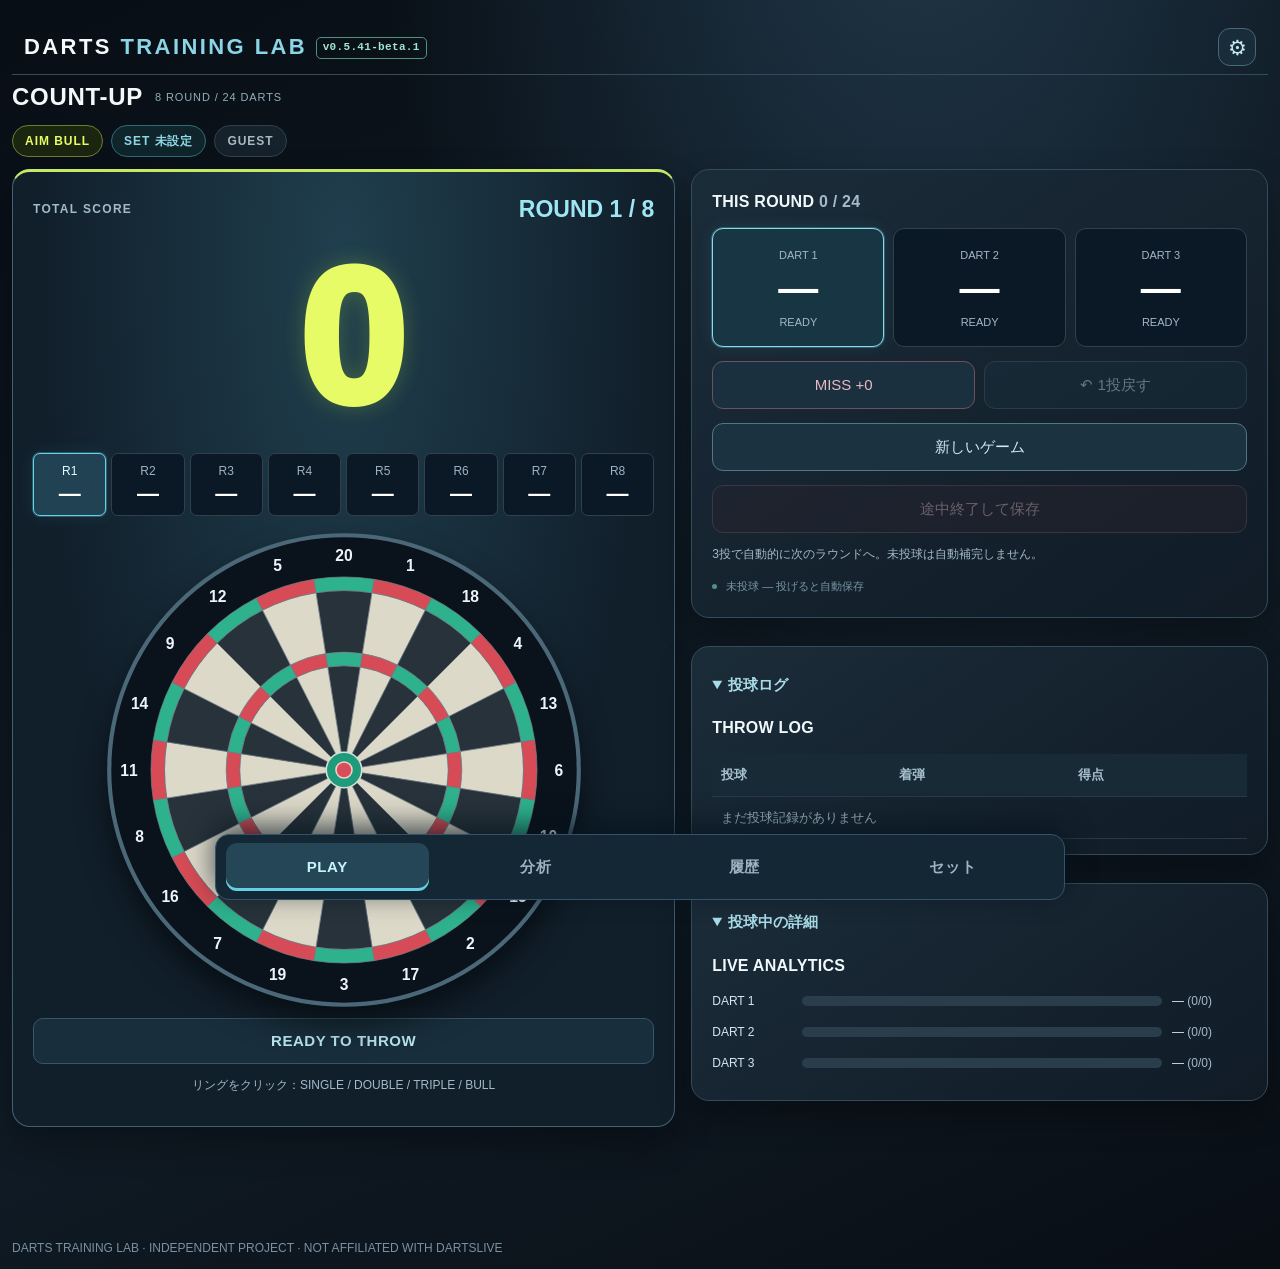
==== index.html @ 626ef747 "Restore the next-stage MP3 cue while keeping original hit sounds Load the bundled cooldown audio fro" ====
<!doctype html>
<html lang="ja"><head><meta charset="utf-8"><meta name="viewport" content="width=device-width,initial-scale=1,viewport-fit=cover"><link rel="manifest" href="manifest.webmanifest"><link rel="apple-touch-icon" href="assets/apple-touch-icon.png"><meta name="theme-color" content="#0C131A"><meta name="apple-mobile-web-app-capable" content="yes"><meta name="mobile-web-app-capable" content="yes"><meta name="apple-mobile-web-app-title" content="DARTS LAB"><meta name="apple-mobile-web-app-status-bar-style" content="black">
<title>DARTS TRAINING LAB — Practice Intelligence</title>
<link rel="stylesheet" href="styles.css?v=0541"></head><body><div id="gameFx" class="game-fx" aria-hidden="true"><canvas id="pixelFx" width="160" height="90" aria-hidden="true"></canvas><div class="game-fx-title" id="gameFxTitle"></div><div class="game-fx-sub" id="gameFxSub"></div></div><div id="startupFx" class="startup-fx" aria-hidden="true"><div class="startup-fx-content"><div class="startup-fx-kicker">PRACTICE INTELLIGENCE SYSTEM</div><div class="startup-fx-logo">DARTS <span>TRAINING LAB</span></div><div class="startup-fx-bar"></div><div class="startup-fx-caption">READY TO THROW</div></div></div><div class="shell">
<header class="top"><div><div class="eyebrow">PRACTICE INTELLIGENCE SYSTEM</div><div class="brand">DARTS <span>TRAINING LAB</span> <small id="appVersion" style="display:inline-block;vertical-align:middle;font:700 11px/1.4 monospace;letter-spacing:.03em;color:#9fe6cf;border:1px solid #528f7e;border-radius:5px;padding:2px 6px;white-space:nowrap">v0.5.41-beta.1</small></div><div class="tiny muted">投げるほど、自分の強みと弱点が見えてくる。</div></div><div class="header-tools"><button class="settings-icon" data-tab="settings" aria-label="設定を開く" title="設定">⚙</button></div></header>


<section class="page active" id="play"><div class="play-heading"><strong>COUNT-UP</strong><span>8 ROUND / 24 DARTS</span></div><div class="play-chips"><button type="button" class="aim-chip" id="aimChip" aria-label="狙いを設定で変更">AIM BULL</button><button type="button" class="aim-chip chip-set" id="setChip" aria-label="使うセットを切り替え">SET —</button><button type="button" class="aim-chip chip-auth" id="authChip" aria-label="ログイン状態">GUEST</button></div><div class="grid playgrid"><article class="panel"><div class="playmeta"><span class="muted">TOTAL SCORE</span><strong id="roundlabel">ROUND 1 / 8</strong></div><div class="bigscore" id="score" aria-live="polite">0</div><div class="rounds" id="rounds"></div><div class="round-break hidden" id="roundBreak" role="dialog" aria-label="次のラウンドへ"><div class="cool-card"><div class="cool-kicker">NEXT ROUND</div><div class="cool-praise" id="roundBreakPraise">NICE ONE!</div><canvas id="coolPixel" class="cool-pixel" width="128" height="60" aria-hidden="true"></canvas><div class="cool-ring"><span id="roundBreakCountdown">8</span><svg viewBox="0 0 120 120" aria-hidden="true"><circle class="cool-track" cx="60" cy="60" r="51"/><circle class="cool-progress" cx="60" cy="60" r="51"/></svg></div><div class="cool-round" id="roundBreakLabel">ROUND CLEAR</div><strong class="cool-score" id="roundBreakScore">+0</strong><button id="skipRoundBreak" type="button">SKIP <span aria-hidden="true">›</span></button></div></div><div class="board" id="board"></div><div class="toast" id="toast" role="status">READY TO THROW</div><p class="tiny muted" style="text-align:center">リングをクリック：SINGLE / DOUBLE / TRIPLE / BULL</p></article><div class="grid play-sidebar"><article class="panel"><h3>THIS ROUND <span class="muted" id="progress">0 / 24</span></h3><div class="throws" id="throws"></div><div class="actions"><button id="miss">MISS +0</button><button id="undo">↶ 1投戻す</button></div><div class="actions"><button id="newgame">新しいゲーム</button></div><div class="actions"><button id="endgame" class="warn">途中終了して保存</button></div><p class="tiny muted">3投で自動的に次のラウンドへ。未投球は自動補完しません。</p><div class="save-indicator" id="saveIndicator" role="status" aria-live="polite"><span class="save-dot"></span><span id="saveText">保存状態を確認中</span></div></article><details class="panel play-extra" open><summary>投球ログ</summary><h3>THROW LOG</h3><div class="minirows"><table><thead><tr><th>投球</th><th>着弾</th><th>得点</th></tr></thead><tbody id="throwlog"></tbody></table></div></details><details class="panel play-extra" open><summary>投球中の詳細</summary><h3>LIVE ANALYTICS</h3><div id="livebull"></div></details></div></div><article class="panel hidden resultpanel" id="resultpanel"><div class="eyebrow">GAME COMPLETE / REVIEW</div><h3>ゲーム終了！</h3><p class="tiny muted">24投完了。スコアを確認して記録を確定してください。</p><div class="resultscore" id="resultscore">0</div><div id="resultCompare"></div><div class="flex"><span class="pill">BULL <strong id="resultbull">0 / 24</strong></span><span class="tiny muted">修正する場合は「1投戻す」</span></div><div class="actions"><button class="primary" id="saveResult">このスコアを保存して結果を見る →</button></div></article><div class="sheet hidden" id="accountSheet" role="dialog" aria-label="プレイヤー"><div class="sheet-box"><h3>PLAYER</h3><article class="panel" id="profilePanel" style="margin-top:16px"><h3>ユーザー名</h3><div class="grid cols2" style="margin-top:10px"><label>ニックネーム<input id="myNick" maxlength="32" placeholder="ゲストでもOK"></label></div><p class="tiny muted">練習記録に表示するニックネームです。</p></article><article class="panel" id="cloudPanel" style="margin-top:16px"><h3>CLOUD SYNC <span class="tiny muted">GOOGLE</span></h3><div class="tiny muted" id="cloudStatus">OFF</div><div class="actions"><button type="button" id="cloudLogin">Googleでログイン</button><button type="button" id="cloudSync" class="hidden">SYNC NOW</button><button type="button" id="cloudLogout" class="hidden">ログアウト</button></div><p class="tiny muted">ログインすると、履歴とMY DARTSがクラウドに保存され、他の端末と同期されます。ログインしなくても使えます。</p></article><button type="button" class="sheet-item sheet-close" data-close-sheet>閉じる</button></div></div><div class="sheet hidden" id="aimSheet" role="dialog" aria-label="狙い"><div class="sheet-box"><article class="panel aim-settings"><h3>狙い / AIM TARGET</h3><div class="flex"><select id="aimSelect" aria-label="狙い"></select></div><p class="tiny muted">変更した後の投球から、この狙いで記録されます。それまでの記録はブル狙いとして扱います。分析は、狙いごとに分けて見られます。</p></article><button type="button" class="sheet-item sheet-close" data-close-sheet>閉じる</button></div></div></section>
<section class="page" id="history"><div class="eyebrow">PRACTICE ARCHIVE</div><h1 class="section-title">スコア・結果</h1><p class="lead">まず最新のスコアを確認。過去の詳細もここから。</p><div class="grid cols2 result-actions"><button class="primary" id="againFromHistory">もう1ゲーム投げる →</button><button id="analyseFromHistory">分析を見る →</button></div><article class="panel latest-result"><div class="eyebrow">LATEST GAME</div><div id="savedNotice" class="saved-notice hidden" role="status">✓ 完走記録を保存しました</div><div id="latestResult" aria-live="polite">まだ記録がありません</div></article><details class="result-archive"><summary>過去のスコア一覧を開く</summary><article class="panel"><div class="minirows" style="max-height:420px"><table><thead><tr><th>日時</th><th>状態</th><th>得点</th><th>ブル</th><th>投数</th><th>詳細</th></tr></thead><tbody id="sessions"></tbody></table></div></article></details><article class="panel" style="margin-top:16px"><h3>投球詳細</h3><div id="sessiondetail" class="muted">履歴の「詳細」を押してください。</div></article></section>
<section class="page" id="analysis"><div class="eyebrow">DARTS INTELLIGENCE</div><h1 class="section-title">PERFORMANCE</h1>
<div class="analysis-periods" id="analysisPeriods" role="group" aria-label="分析するラウンド数"><button data-aim-period="1">1R</button><button data-aim-period="10" class="selected">10R</button><button data-aim-period="20">20R</button><button data-aim-period="all">ALL</button></div>
<div class="analysis-scope" id="analysisScope">0R · 0 DARTS</div><div style="margin:10px 0 14px;padding:12px;border:1px solid #31414B;border-radius:10px;background:#15212B"><div id="roundTotal" style="font-size:16px;font-weight:bold">記録 0R ／ 分析対象 0R</div><details style="margin-top:8px"><summary style="cursor:pointer">ラウンドを確認・分析から除外</summary><p class="tiny muted">不要なラウンドは分析から除外できます。投球履歴は残り、いつでも元に戻せます。3投そろったラウンドが対象です。</p><div id="roundManager" style="max-height:300px;overflow:auto"></div></details></div><div class="aim-target-row hidden" id="analysisAim" role="group" aria-label="狙いで絞り込み"></div>
<div class="grid cols4" id="metrics"></div>
<article class="panel focus-panel hidden" id="focusPanel" style="margin-top:16px"><h3>TODAY'S FOCUS</h3><div id="focusBody"></div></article><article class="panel insight-panel hidden" id="insightPanel" style="margin-top:16px"><h3>INSIGHT <span class="tiny muted">SELECTED PERIOD</span></h3><div id="insightBody"></div></article>
<article class="panel aim-panel" style="margin-top:16px"><h3>AIM ANALYSIS</h3><div id="aimAnalysis"></div></article>
<div class="grid cols2" style="margin-top:16px"><article class="panel"><h3>BULL BY DART</h3><div id="allbull"></div></article><article class="panel"><h3>SCORE TREND <span class="tiny muted">ALL TIME</span></h3><div id="analysischart"></div></article></div>
<article class="panel achievement-panel"><h3>ACHIEVEMENTS <span class="tiny muted">ALL TIME</span></h3><div class="achievement-grid" id="achievementTotals"></div></article><article class="panel records-panel"><h3>PERSONAL RECORDS <span class="tiny muted">ALL TIME</span></h3><div class="record-grid" id="personalRecords"></div></article>
<details class="analysis-extra"><summary>ADVANCED ANALYTICS <span class="tiny muted">A CLASS</span></summary>
<div class="grid cols2 advanced-grid"><article class="panel"><h3>THROW ORDER <span class="tiny muted">DART 1 / 2 / 3</span></h3><div id="advancedThrowOrder"></div></article><article class="panel"><h3>DRIFT BY DART <span class="tiny muted">1 / 2 / 3</span></h3><div id="advancedDrift"></div></article>
<article class="panel"><h3>DIRECTION <span class="tiny muted">8 WAY</span></h3><div id="advancedDirection"></div></article>
<article class="panel"><h3>CONSISTENCY</h3><div id="advancedConsistency"></div></article>
<article class="panel"><h3>AFTER HIT / MISS <span class="tiny muted">NEXT DART</span></h3><div id="advancedAfter"></div></article>
<article class="panel"><h3>BULL TREND</h3><div id="advancedBullTrend"></div></article>
<article class="panel"><h3>ROUND ANALYSIS <span class="tiny muted">BULL RATE</span></h3><div id="advancedRounds"></div></article>
<article class="panel"><h3>ROUND SCORE <span class="tiny muted">R1 – R8</span></h3><div id="advancedRoundScore"></div></article>
<article class="panel"><h3>SCORE BREAKDOWN</h3><div id="advancedBreakdown"></div></article>
<article class="panel"><h3>PACE <span class="tiny muted">DART INTERVAL</span></h3><div id="advancedPace"></div></article>
<article class="panel"><h3>BEST STREAK</h3><div id="advancedStreak"></div></article>
<article class="panel"><h3>SCORE &amp; GOAL <span class="tiny muted">ALL TIME</span></h3><label class="goal-row">GOAL <input id="goalInput" type="number" inputmode="numeric" min="0" max="1440" step="10" placeholder="—" aria-label="目標スコア"> pt</label><div id="advancedGoalBody"></div></article>
<article class="panel"><h3>BEST GAME vs AVG <span class="tiny muted">ALL TIME</span></h3><div id="advancedBestVsAvg"></div></article>
<article class="panel"><h3>CONDITIONS <span class="tiny muted">ALL TIME</span></h3><div id="advancedConditions"></div></article>
<article class="panel"><h3>PRACTICE LOG <span class="tiny muted">ALL TIME</span></h3><div id="advancedLog"></div></article></div>
<div class="actions"><button class="primary" id="startdash">BACK TO PLAY →</button></div></details>
<article class="panel report-panel" id="reportPanel"><h3>COACH REPORT <span class="tiny muted">SELECTED PERIOD</span></h3><div class="report-note">AUTO · 数値をもとにルールで文章化します（AIモデルではありません）</div><div class="actions"><button class="primary" id="reportBtn" type="button">GENERATE REPORT</button><button id="reportCopy" class="hidden" type="button">COPY</button></div><div class="report-body hidden" id="reportBody" aria-live="polite"></div><div class="tiny muted" id="reportStatus" role="status"></div></article></section>
<section class="page" id="setups"><div class="eyebrow">MY DARTS / BUILD YOUR SETUP</div><h1 class="section-title">マイセット</h1><p class="lead">バレル・フライト・シャフト・チップを組み合わせて、最大10セットまで保存できます。練習記録の保存先はこれまでと同じです。</p><article class="panel" id="myDartsPanel" style="margin-top:16px"><h3>MY DARTS <span class="tiny muted">最大10セット・登録なしでもOK</span></h3><div class="my-slots" id="mySlots" aria-label="登録セット10枠"></div><div class="my-edit-title" id="myEditTitle">新しいセットを登録</div><div class="grid cols2"><label>セット名<input id="mySetupName" maxlength="40" placeholder="例：お気に入りのLAZY"></label><label>バレルメーカー<select id="myBarrelBrand"></select></label></div><div style="margin-top:10px"><div style="border:1px solid #31414B;border-radius:10px;padding:12px"><b>モデルを探す・タップして登録</b><p class="tiny muted">選ぶと、セット名・重量・色が自動で入ります。</p><input id="myModelSearch" placeholder="モデル名・発売年で検索" style="width:100%;margin:6px 0"><div id="myModelResults" style="display:grid;grid-template-columns:repeat(auto-fit,minmax(180px,1fr));gap:7px;max-height:260px;overflow:auto"></div><div id="myModelInfo" class="tiny muted" style="margin-top:8px"></div></div></div><div class="grid cols2" style="margin-top:10px"><label>バレルモデル<input id="myBarrelModel" list="myBarrelCandidates" placeholder="モデル名・自由入力"><datalist id="myBarrelCandidates"></datalist></label><label>バレル形状<select id="myBarrelShape"><option>ストレート</option><option>トルピード</option><option>砲弾型</option><option>その他・不明</option></select></label><label>バレル重量(g)<input id="myBarrelWeight" type="number" min="0" max="60" step="0.1" placeholder="例：18"></label><label>バレル色<select id="myBarrelColor"></select></label></div><details class="my-more" open><summary>フライト・シャフト・チップ・メモ</summary><div class="grid cols2" style="margin-top:8px"><label>フライトメーカー<select id="myFlightBrand"><option>未指定</option><option>L-style</option><option>Fit Flight（COSMO DARTS）</option><option>TARGET</option><option>TRiNiDAD</option><option>Harrows</option><option>その他</option></select></label><label>フライト商品名<input id="myFlightModel" placeholder="例：L-Flight PRO" list="flightProductHints"><datalist id="flightProductHints"><option value="L-Flight PRO"><option value="Fit Flight"><option value="K-Flex"><option value="Condor AXE"></datalist></label><label>フライト形状<select id="myFlightShape"><option>スタンダード</option><option>シェイプ</option><option>スリム</option><option>ティアドロップ</option><option>その他・不明</option></select></label><label>フライト色<select id="myFlightColor"></select></label><label>シャフト長<select id="myShaft"><option>ショート</option><option>インビト</option><option>ミディアム</option><option>ロング</option><option>一体型・不明</option></select></label><label>チップメーカー<select id="myTipBrand"><option>未指定</option><option>L-style</option><option>COSMO DARTS</option><option>TARGET</option><option>TRiNiDAD</option><option>Premium Lippoint</option><option>その他</option></select></label><label>チップ商品名<input id="myTipModel" placeholder="例：Premium Lippoint" list="tipProductHints"><datalist id="tipProductHints"><option value="Premium Lippoint"><option value="Lippoint"><option value="Fit Point"></datalist></label><label>チップ規格<select id="myTip"><option>2BA ソフト</option><option>No.5 ソフト</option><option>その他・不明</option></select></label><label>チップ色<select id="myTipColor"></select></label><label>チップ長<select id="myTipLength"><option>標準</option><option>ショート</option><option>ロング</option><option>不明</option></select></label></div><label style="display:block;margin-top:10px">詳細メモ<textarea id="myMemo" rows="2" placeholder="飛び方、グリップ、限定カラー、発売年など"></textarea></label></details><div class="flex" style="margin-top:12px;gap:8px;flex-wrap:wrap"><button class="primary" id="mySave" type="button">このセットを保存</button><button id="myDuplicate" type="button">複製</button><button id="myDelete" type="button">削除</button><button id="myClear" type="button">新規</button></div><details class="my-adv"><summary>セットの選択（詳細）</summary><div class="grid cols2" style="margin-top:8px"><label>使うセッティング<select id="myCurrent"><option value="">未設定（お試し）</option></select></label><label>登録済みセット<select id="mySlot"><option value="">新しいセットを作る</option></select></label></div></details></article></section><section class="page" id="settings"><button class="back-to-play" id="backFromSettings">← PLAYに戻る</button><div class="eyebrow">SYSTEM CONFIGURATION</div><h1 class="section-title">設定とバックアップ</h1><p class="lead">効果音・待ち時間・バックアップ</p><article class="panel sound-settings"><h3>効果音</h3><div class="sound-controls"><button type="button" id="soundToggle" aria-pressed="true">効果音 ON</button><button type="button" id="soundTest">音を試す ♪</button><button type="button" id="musicToggle" aria-pressed="false">BGM OFF</button><span id="soundStatus" class="tiny muted" role="status" aria-live="polite"></span></div><div class="sound-samples"><button type="button" data-sound-test="hit">シングル</button><button type="button" data-sound-test="double">ダブル</button><button type="button" data-sound-test="triple">トリプル</button><button type="button" data-sound-test="bull">アウターブル</button><button type="button" data-sound-test="inner">インナーブル</button><button type="button" data-sound-test="hat">HAT TRICK</button><button type="button" data-sound-test="cooldown">ネクストステージ</button></div><p class="tiny muted">RETRO DARTS SOUND — 命中音はオリジナル効果音、ラウンド切り替え音は「決定ボタンを押す33」です。</p><div class="volume-controls"><label>命中音 <input type="range" min="0" max="100" data-sound-volume="hit"><output id="hitVolumeValue">75%</output></label><label>演出音 <input type="range" min="0" max="100" data-sound-volume="fx"><output id="fxVolumeValue">80%</output></label><label>BGM <input type="range" min="0" max="100" data-sound-volume="bgm"><output id="bgmVolumeValue">25%</output></label></div><p class="tiny muted">命中音・ブル・ファンファーレを合成したオリジナルサウンドです。音声はブラウザ操作後に有効になります。</p></article><article class="panel"><h3>ラウンド間の待ち時間</h3><p class="tiny muted">3投後の待ち時間。次へボタンでスキップできます。</p><div class="round-delay-options"><button data-delay="5">5秒</button><button data-delay="8">8秒</button><button data-delay="10">10秒</button><button data-delay="15">15秒</button></div></article><div class="grid cols2"><article class="panel"><h3>データ管理</h3><p class="tiny muted">ブラウザのデータ削除・別PCへの移動に備えて、定期的にJSONを保存してください。</p><div class="actions"><button class="primary" id="exportjson">JSONバックアップ</button><button id="exportcsv">CSV出力</button></div><div class="flex" style="margin-top:14px"><label for="importjson">JSON復元：</label><input type="file" id="importjson" accept=".json,application/json"></div><p class="tiny muted">復元時は現在の履歴に統合し、同じIDは重複登録しません。</p><button id="clearall" class="warn">全履歴を削除</button></article><details class="panel s200-group" id="s200Group"><summary>200S ボード設定</summary><article class="panel"><h3>200S ボード接続</h3><label class="tiny"><input type="checkbox" id="board200sToggle" checked> 200S 自動入力を有効にする</label><p class="tiny muted">82エリアとSTART・CHANGEは設定済み。Bluetooth接続後、そのままPLAY画面で投げられます。</p><p class="tiny muted" id="board200sStatus" role="status">200S 入力待機中</p></article><div hidden aria-hidden="true" style="display:none"><article class="dev-only panel raw-capture"><h3>200S START・CHANGE 信号記録</h3><p class="tiny muted">82か所の記録は完了済み。ここでは本体ボタン2個だけ調べます。まず「STARTを記録」をクリックし、200S本体のSTARTを1回押してください。続いてCHANGEも同様に。得点データは変更しません。</p><div class="actions"><button type="button" class="primary" id="specialStart">① STARTを記録</button><button type="button" id="specialChange">② CHANGEを記録</button><button type="button" id="specialExport">③ JSON保存</button></div><p class="tiny muted" id="specialStatus" role="status">STARTから記録してください</p><pre class="log" id="specialLog">未記録</pre></article><article class="dev-only panel raw-capture"><h3>200S 信号まとめ取り <span class="pill">NEW</span></h3><p class="tiny muted">登録はせず、ボードから届く生のキー信号をまとめて記録します。200Sのスタートボタンは押さず、画面の順番どおりに各エリアを1回ずつ押してください。Shiftなどの信号も記録します。</p><div id="rawProgress" class="calibration-progress">未開始</div><div id="rawTarget" class="calibration-target">記録開始を押してください</div><div id="rawStatus" class="tiny muted" role="status">記録したデータはブラウザに保存されます</div><div class="actions"><button type="button" id="rawStart" class="primary">記録開始 / 再開</button><button type="button" id="rawUndo">直前をやり直す</button><button type="button" id="rawSkip">次へスキップ</button><button type="button" id="rawPause">一時停止</button><button type="button" id="rawExport">記録をJSON保存</button></div><details><summary>受信した信号を確認</summary><pre id="rawLog" class="log">記録なし</pre></details><p class="tiny muted">1回押すと、その直後のキー信号をひとまとめにします。信号が複数届いても記録し、約0.8秒静かになったら次へ進みます。押し間違えた場合は「直前をやり直す」。</p></article><article class="panel calibration-panel"><h3>200S 自動登録 <span class="pill">BETA</span></h3><p class="tiny muted">PCで200Sを接続し、画面の「最初に1回だけ押す」をクリックしてください。200S本体のスタートボタンは押さないでください。表示された位置を1回ずつ押すと、受信したキーコードを自動登録します。途中で閉じても続きから再開できます。</p><div class="calibration-progress" id="calibrationProgress">登録済み 0 / 82</div><div class="calibration-target" id="calibrationTarget">開始すると押す場所が表示されます</div><div class="calibration-status tiny muted" id="calibrationStatus" role="status" aria-live="polite">待機中</div><div class="actions"><button type="button" class="primary" id="calibrationStart">最初に1回だけ押す</button><button type="button" id="calibrationBack">直前を修正</button><button type="button" id="calibrationEdit">場所を選んで修正</button><button type="button" id="calibrationSkip">スキップ</button><button type="button" id="calibrationStop">一時停止</button><button type="button" id="calibrationExport">対応表を保存（JSON）</button></div><p class="tiny muted">完了後もブラウザ内に保存され、JSONバックアップを作成できます。キーが重複しても登録は止まりません。表示された場所をもう一度押すか、スキップしてください。通常のキーボード入力も受け付けるため、登録中はボード以外のキーを押さないでください。</p></article><article class="dev-only panel"><h3>200S入力テスト <span class="pill">EXPERIMENTAL</span></h3><p class="tiny muted">Bluetoothで200SをWindowsに接続後、この画面を開いてキーを押すと、ブラウザが受け取った入力を確認できます。実機のキー割当は未検証です。受信できない場合はWindows側の補助アプリが必要になる可能性があります。</p><div class="flex"><label>最後のキー <strong id="lastkey">未受信</strong></label></div><div class="flex" style="margin-top:10px"><select id="targetselect" aria-label="割当先"></select><button id="assignkey">このキーを割当</button><button id="clearbindings">割当を削除</button></div><p class="tiny muted">登録したキーはPLAY画面で着弾入力として利用。通常のキーボード操作と衝突する可能性があります。</p><details><summary>受信ログ・割当一覧</summary><pre class="log" id="keylog">未受信</pre><pre class="log" id="bindinglog">割当なし</pre></details></article></div></details></div><article class="panel" id="recoveryPanel" style="margin-top:16px"><h3>データ保護・復旧</h3><p class="tiny muted">保存データに異常があった場合は、先に復旧ファイルを保存してください。</p><p id="recoveryStatus" class="tiny" role="status">確認中…</p><div class="grid cols2"><button type="button" id="recoveryExport">復旧用ファイルを保存</button><label>復旧元<select id="recoveryChoice"></select></label></div><button type="button" id="recoveryRestore" style="margin-top:8px">選択した正常データから復旧</button><p class="tiny muted">復旧時は現在の保存内容を別領域へ退避します。復旧前にファイルを保存することを推奨します。</p></article></section>
<div class="sheet hidden" id="setSheet" role="dialog" aria-label="使うセットを選ぶ"><div class="sheet-box"><h3>使うセット</h3><div id="setSheetList"></div><button type="button" class="sheet-item sheet-edit" id="setSheetEdit">MY DARTSを編集する</button><button type="button" class="sheet-item sheet-close" id="setSheetClose">閉じる</button></div></div><nav class="tabs" aria-label="画面切り替え"><button data-tab="play" class="active">PLAY</button><button data-tab="analysis">分析</button><button data-tab="history">履歴</button><button data-tab="setups">セット</button></nav><footer class="footer">DARTS TRAINING LAB · INDEPENDENT PROJECT · NOT AFFILIATED WITH DARTSLIVE</footer></div>
<script src="app.js?v=0541-next-stage-20261013" defer></script></body></html>
---- styles.css ----
:root{color-scheme:dark;--bg:#0C131A;--panel:#15212B;--panel2:#1C2A33;--line:#31414B;--text:#E3E8EA;--muted:#A8B9C5;--aqua:#8AAEB0;--gold:#D1DADD;--red:#A95B5C}*{box-sizing:border-box}body{margin:0;background:radial-gradient(ellipse at 80% -10%,#183952 0,transparent 45%),linear-gradient(145deg,#08121e,#080c15);color:var(--text);font:15px/1.5 "Segoe UI","Yu Gothic",sans-serif;min-height:100vh}button,select,input{font:inherit}button{cursor:pointer;color:var(--text);border:1px solid var(--line);border-radius:11px;padding:10px 14px;background:#1a2b3e;transition:.15s}button:hover{border-color:#5c8aa2;background:#244159}button:disabled{opacity:.4;cursor:not-allowed}.primary{background:var(--aqua);border-color:var(--aqua);color:#06201d;font-weight:800}.primary:hover{background:#8cfbe7}.warn{color:#ffc4c7;border-color:#754752}.shell{max-width:1390px;margin:auto;padding:20px 26px 60px}.top{display:flex;align-items:center;justify-content:space-between;gap:16px;padding:10px 0 20px;border-bottom:1px solid var(--line)}.brand{font-weight:900;letter-spacing:.17em;font-size:23px}.brand span{color:var(--aqua)}.eyebrow{font-size:11px;letter-spacing:.2em;color:var(--aqua);font-weight:800}.muted{color:var(--muted)}.tiny{font-size:12px}.pill{font-size:11px;padding:5px 10px;border:1px solid #3b7777;border-radius:30px;color:#a3f8e7}.tabs{display:flex;gap:7px;flex-wrap:wrap;margin:20px 0}.tabs button{border:0;background:transparent;color:var(--muted);padding:10px 17px}.tabs button.active{background:#1c3444;color:var(--aqua);box-shadow:inset 0 -2px var(--aqua)}.page{display:none}.page.active{display:block}.section-title{font-size:27px;font-weight:850;letter-spacing:.01em;margin:6px 0 3px}.lead{color:var(--muted);margin:0 0 20px}.grid{display:grid;gap:16px}.cols4{grid-template-columns:repeat(4,minmax(0,1fr))}.cols2{grid-template-columns:repeat(2,minmax(0,1fr))}.playgrid{grid-template-columns:minmax(360px,1.3fr) minmax(340px,1fr)}.panel{background:linear-gradient(145deg,#132336,#0d1826);border:1px solid var(--line);border-radius:18px;padding:20px;box-shadow:0 18px 45px #0002}.metric{padding:20px}.metric .value{font-size:clamp(28px,3.3vw,46px);font-weight:900;font-variant-numeric:tabular-nums}.metric .label{font-size:12px;letter-spacing:.1em;color:var(--muted)}.metric .detail{font-size:12px;color:var(--aqua)}.panel h3{margin:0 0 14px;font-size:16px}.bigscore{font-size:clamp(76px,10vw,144px);line-height:1;font-weight:950;text-align:center;color:var(--gold);letter-spacing:-.05em;font-variant-numeric:tabular-nums;text-shadow:0 0 45px #f7ba5128;margin:16px 0}.playmeta{display:flex;justify-content:space-between;align-items:center;gap:8px}.playmeta strong{font-size:23px}.rounds{display:grid;grid-template-columns:repeat(8,1fr);gap:5px;margin:14px 0}.rounds div{border:1px solid var(--line);background:#0b1825;border-radius:7px;text-align:center;padding:8px 1px;font-size:11px;color:var(--muted)}.rounds div.active{border-color:var(--aqua);color:var(--aqua)}.rounds div.done{background:#1d3d40;color:#b4fff0}.board{max-width:480px;margin:0 auto}.board svg{width:100%;display:block;filter:drop-shadow(0 18px 15px #0008)}.hit{cursor:pointer}.hit:hover{filter:brightness(1.65)}.throws{display:grid;grid-template-columns:repeat(3,1fr);gap:9px}.throw{background:#0b1927;border:1px solid var(--line);border-radius:11px;text-align:center;padding:14px 4px;min-height:100px}.throw.active{border-color:var(--aqua);box-shadow:0 0 0 1px var(--aqua)}.throw b{display:block;font-size:28px}.actions{display:flex;flex-wrap:wrap;gap:9px;margin-top:14px}.actions button{flex:1}.note{padding:13px 15px;border-radius:11px;background:#172b3b;border:1px solid #2e4d5c;color:#c6dce9}.toast{min-height:30px;color:var(--gold);font-weight:850;letter-spacing:.05em;text-align:center}.minirows{max-height:330px;overflow:auto}table{border-collapse:collapse;width:100%;font-size:13px}th,td{padding:11px 9px;border-bottom:1px solid #27394a;text-align:left}th{color:var(--muted);font-weight:600}td.num{text-align:right;font-variant-numeric:tabular-nums}.barrow{display:grid;grid-template-columns:80px 1fr 75px;gap:10px;align-items:center;margin:13px 0}.track{height:10px;background:#273b4a;border-radius:8px;overflow:hidden}.fill{height:100%;background:linear-gradient(90deg,#28bba9,#7bf9da)}.empty{text-align:center;padding:35px 10px;color:var(--muted)}.chart{display:flex;align-items:end;gap:12px;height:190px;border-bottom:1px solid #456072;padding:10px 6px}.chartcol{flex:1;display:flex;flex-direction:column;align-items:center;justify-content:end;height:100%;min-width:0}.chartbar{width:min(48px,100%);min-height:3px;background:linear-gradient(180deg,#65f7d6,#166e82);border-radius:7px 7px 0 0}.chartlabel{font-size:10px;color:var(--muted);white-space:nowrap}.chartvalue{font-size:11px;color:var(--text)}select,input{color:var(--text);background:#091624;border:1px solid #496073;border-radius:8px;padding:9px;max-width:100%}input[type=file]{max-width:250px}.flex{display:flex;align-items:center;gap:10px;flex-wrap:wrap}.log{font:12px/1.6 Consolas,monospace;white-space:pre-wrap;max-height:190px;overflow:auto;background:#08121e;border-radius:9px;padding:12px;color:#bed6e5}.label{color:var(--muted);font-size:12px}.kbd{border:1px solid #4b687a;padding:2px 6px;border-radius:5px;font-family:monospace}.footer{font-size:12px;color:#7991a3;margin-top:30px}.status{font-size:12px;color:var(--aqua)}.accent{color:var(--aqua)}.hidden{display:none!important}@media(max-width:960px){.cols4{grid-template-columns:repeat(2,1fr)}.playgrid,.cols2{grid-template-columns:1fr}}@media(max-width:560px){.shell{padding:12px}.top{align-items:flex-start}.brand{font-size:17px}.section-title{font-size:23px}.panel{padding:13px}.metric{padding:13px}.metric .value{font-size:28px}.tabs button{padding:8px 11px}.playgrid{grid-template-columns:minmax(0,1fr)}.rounds{gap:2px}.rounds div{font-size:10px}.actions button{min-width:100px}}

/* v0.2: larger distance-readable play mode and result confirmation */
.resultscore{font-size:76px;font-weight:950;color:var(--gold);line-height:1.1;text-align:center;font-variant-numeric:tabular-nums}.resultpanel{border-color:#4b927f;box-shadow:0 0 45px #18bd8b13}.playgrid>.panel:first-child{background:linear-gradient(145deg,#10283a,#0a1523)}.bigscore{font-size:clamp(92px,12vw,170px)}.throw b{font-size:34px}.actions button{min-height:48px}button:focus-visible,[role=button]:focus-visible{outline:3px solid var(--gold);outline-offset:2px}@media(max-width:560px){.bigscore{font-size:90px}.resultscore{font-size:60px}}

/* v0.2.1 — MIDNIGHT × STEEL BLUE: restrained, instrument-grade palette */
body{background:radial-gradient(ellipse at 85% -12%,#1a303b 0,transparent 44%),linear-gradient(150deg,#0c131a,#101920 70%,#0b1218)}
.panel{background:linear-gradient(145deg,#1b2a33,#111b24);border-color:#30404a;box-shadow:0 12px 32px #00000020}
.playgrid>.panel:first-child{background:linear-gradient(145deg,#1b2d38,#111d26)}
.primary{background:#9cb8bb;border-color:#9cb8bb;color:#0c1820}.primary:hover{background:#bbd1d2}
.pill{border-color:#4a6870;color:#b8d0d2}.tabs button.active{background:#24343f;color:#c3d9da;box-shadow:inset 0 -2px #8aaeb0}
.metric .detail,.accent,.eyebrow{color:#a4c4c6}.bigscore,.resultscore{color:#e7edf0;text-shadow:none}.toast{color:#b4cbd0}
.fill{background:linear-gradient(90deg,#557f89,#a0bec1)}.chartbar{background:linear-gradient(180deg,#b0cbd0,#496b7b)}
.note{background:#1c2c35;border-color:#344c55;color:#d0dce0}.rounds div.done{background:#283c42;color:#c2d7d8}.rounds div.active,.throw.active{border-color:#8aaeb0;color:#c4dadd;box-shadow:0 0 0 1px #8aaeb044}
.resultpanel{border-color:#64878d;box-shadow:0 0 0 1px #5c79832b}.warn{color:#d5a6a7;border-color:#65494d}

/* v0.2.2 — contrast, energy, and focus; steel-blue identity retained */
:root{--aqua:#5bd3e6;--gold:#f5f8fc;--text:#f0f6fa;--muted:#9eb3c1}
body{background:radial-gradient(ellipse at 90% 0%,#1a3543 0%,transparent 37%),linear-gradient(160deg,#080e15 0%,#101c27 56%,#080d14 100%)}
.top{border-bottom-color:#344f5c}.brand{color:#f5f9fc;letter-spacing:.11em}.brand span{color:#86dbea}
.panel{background:linear-gradient(145deg,#1a2a36,#101b26);border-color:#344b59;box-shadow:0 15px 34px #0005}
.metric{position:relative;overflow:hidden}.metric:first-child{border-top:2px solid #608b9d}.metric:nth-child(2){border-top:2px solid #6ed1e2}.metric:nth-child(3){border-top:2px solid #527f94}.metric:nth-child(4){border-top:2px solid #9ed5e2}
.metric .value{color:#f6fbff;font-weight:950;letter-spacing:-.04em}.metric:nth-child(2) .value,.metric:nth-child(4) .value{color:#8fe2f1}
.metric .detail{color:#94b9c6}.eyebrow{color:#7ecde0}.section-title{color:#f7fbff;letter-spacing:-.025em}
.tabs button.active{background:#223e4d;color:#9be8f5;box-shadow:inset 0 -3px #64d0e3}
.primary{background:linear-gradient(120deg,#76dbea,#4fb8d2);color:#071821;border:1px solid #8ae6f0;box-shadow:0 5px 20px #49b8d32a;font-weight:850}
.primary:hover{background:linear-gradient(120deg,#a0edf5,#6bd1e5);box-shadow:0 7px 25px #49b8d355}
.playgrid>.panel:first-child{background:radial-gradient(ellipse at 50% 10%,#203f4e 0%,#111f2b 65%);border-color:#416071}
.bigscore{color:#f9fdff;text-shadow:0 0 28px #8ddff126;font-weight:950;letter-spacing:-.065em}
.playmeta strong{color:#9fe6f3}.toast{color:#89e0ed;min-height:34px}
.rounds div.active,.throw.active{border-color:#65d3e7;color:#b3f0f7;box-shadow:0 0 0 1px #65d3e74a,0 0 18px #65d3e71a}
.rounds div.done{background:#23414b;color:#d1f1f5}.resultscore{color:#a1ecf5;text-shadow:0 0 30px #5dd3e632}
.resultpanel{border-color:#5cc3d8;box-shadow:0 0 0 1px #4bbcd42b,0 15px 40px #0005}
.chartbar{background:linear-gradient(180deg,#9de9f4,#367e9b)}.fill{background:linear-gradient(90deg,#3d90aa,#86e1ec)}
.note{background:#172a37;border-left:3px solid #68bfd1;border-top-color:#355463;border-bottom-color:#355463;color:#e1edf2}
button:focus-visible,[role=button]:focus-visible{outline:3px solid #90e8f4}
@media(prefers-reduced-motion:no-preference){.primary{transition:transform .18s,box-shadow .18s,background .18s}.primary:active{transform:scale(.975)}.metric,.panel{transition:border-color .2s}.hit:hover{filter:brightness(1.4) drop-shadow(0 0 2px #b4edf5)}}

/* v0.2.3 — DARTSLIVE-inspired semantic accent hierarchy, original layout */
:root{--bull-green:#46c7a0;--bull-red:#ef6574;--award-amber:#ffca70;--ice:#7fd9ec}
body{background:radial-gradient(ellipse at 72% -14%,#21394b 0,transparent 42%),linear-gradient(155deg,#080e15,#101b25 60%,#090e15)}
.eyebrow,.metric .detail{color:#86b7c7}.brand span{color:#8bd6e6}
#play .bigscore{color:#fff;font-size:clamp(100px,13vw,182px);text-shadow:0 5px 22px #0009}
#play .toast{background:#182e3c;border:1px solid #375669;border-radius:10px;padding:8px;color:#b9e6f0;letter-spacing:.035em}
#play .toast.award{background:linear-gradient(110deg,#49321e,#1b2a35);color:#ffd388;border-color:#bb8c46;box-shadow:0 0 22px #ffbf5130}
#play .toast.bull{background:linear-gradient(110deg,#153c34,#1a3442);color:#a3f8d9;border-color:#4bc8a1;box-shadow:0 0 18px #44d4a032}
#play .toast.miss{background:#292631;color:#d7acb5;border-color:#665361}
#play .throw.active{border-color:#89d9ea;background:#183543}
#play .throw .tiny{color:#a4b8c8}
#play .rounds .active{background:#214253;color:#e5fbff}
#play .rounds .done{background:#1b303b;color:#8dbac7}
#play .resultpanel{background:linear-gradient(145deg,#183542,#12202d);border-color:#64a7b7}
#play .resultscore{color:#fff}
.metric:nth-child(4) .value{color:#ffd18b}
#play #miss{border-color:#6c525e;color:#e9bac4}
#play #undo{border-color:#456678}
#play #newgame{background:#66c9de;border-color:#9be9f4;color:#071822}
#play #saveResult{background:linear-gradient(110deg,#5bd4b5,#9de8d5);border-color:#9de8d5;color:#09241e}
.chartbar{background:linear-gradient(180deg,#8fdaea,#32758c)}
.pill{border-color:#537280;color:#d2e9ef}
@media(max-width:560px){#play .bigscore{font-size:clamp(90px,25vw,140px)}.top{gap:9px}.tabs{gap:3px}.tabs button{padding:9px 10px;font-size:12px}}

/* v0.2.4 — unified application-wide design system */
:root{--surface-0:#080e15;--surface-1:#111d28;--surface-2:#1a2c39;--stroke:#344b59;--ink:#f4f8fb;--subtle:#a3bac8;--focus:#7fd9ec;--success:#46c7a0;--danger:#ef6574;--reward:#ffca70}
body{color:var(--ink)}
.top,.footer{border-color:var(--stroke)}
.page .section-title{color:var(--ink);font-weight:850}
.page .lead{color:var(--subtle)}
.page .panel{background:linear-gradient(145deg,#1b2c39,#101b26);border:1px solid var(--stroke)}
.page .panel h3{color:#f1f8fc;font-weight:750;letter-spacing:.015em}
.page .panel h3 .pill{font-weight:600}
.page .muted,.page .tiny.muted{color:var(--subtle)}
.page .eyebrow{color:var(--focus)}
.page .metric .label{color:#a8c0cd}
.page .metric .value{color:#f7fbff}
.page .metric:nth-child(2) .value{color:#8fdfed}
.page .metric:nth-child(4) .value{color:var(--reward)}
.page .metric .detail{color:#a2c5d0}
.page .note{background:#152a38;color:#e0eef3;border:1px solid #365365;border-left:3px solid var(--focus)}
.page .barrow{color:#d5e8ef}
.page .track{background:#293d4b}
.page .fill{background:linear-gradient(90deg,#448aa3,#83dbea)}
.page .chart{border-bottom-color:#476271}
.page .chartbar{background:linear-gradient(180deg,#9ae8f2,#3e8aa5)}
.page .chartvalue{color:#f4f8fb;font-weight:800}
.page .chartlabel{color:#a6bdca}
.page .empty{color:#a8becb}
.page table th{color:#a9c1cf;background:#172a36}
.page table td{color:#e6f0f4}
.page table tr{border-color:#2b4352}
.page table tbody tr:hover{background:#1c3442}
.page table button{padding:7px 13px;border-color:#587c8c;color:#bfe9f0;background:#1b3543}
.page table button:hover{background:#285066}
.page button:not(.primary):not(.warn){background:#1a303f;border:1px solid #496675;color:#e0f0f6}
.page button:not(.primary):not(.warn):hover{background:#244759;border-color:#77c6d7}
.page button.primary{background:linear-gradient(115deg,#79dce9,#4db7d0);color:#091b25;border:1px solid #8fe5ee;font-weight:850}
.page button.primary:hover{background:linear-gradient(115deg,#a1edf5,#6bd1e3)}
.page button.warn{background:#2a232d;border:1px solid #76535e;color:#efb9c3}
.page button.warn:hover{background:#3b2835;border-color:#bb7889}
.page input,.page select{background:#0d1b27;border:1px solid #4d6c7c;color:#edf7fa}
.page input:focus-visible,.page select:focus-visible{outline:2px solid var(--focus);outline-offset:2px}
.page details{border-top:1px solid var(--stroke);margin-top:16px;padding-top:12px}
.page summary{color:#b9e2ec;cursor:pointer}
.page .log{background:#0c1721;border:1px solid #2f4856;color:#c6dbe5}
.page .pill{color:#c9e9f0;border-color:#527784;background:#203846}
.page .accent{color:var(--focus)}
#history #sessiondetail .pill{border-color:#4c9d89;color:#a7ebd8;background:#173c35}
#analysis .panel:first-child .barrow span:last-child{color:#b6d9e3}
#settings #lastkey{color:var(--focus)}
#settings #clearall{margin-top:16px}
#dashboard #startdash{min-height:52px}
#play #saveResult{background:linear-gradient(115deg,#6bd3b6,#a5eddb);border-color:#9be8d6;color:#08271e}
#play #newgame{background:linear-gradient(115deg,#6ad1e3,#a0e8f2);color:#081c25;border-color:#91e1ef}
@media(max-width:560px){.page .panel{padding:15px}.page .panel h3{font-size:15px}.page table{font-size:12px}.page table th,.page table td{padding:9px 6px}.page .actions button{min-height:48px}}

/* v0.3 — practice-first information architecture */
.header-tools{display:flex;align-items:center;gap:12px}.settings-icon{font-size:24px;width:46px;height:46px;display:grid;place-items:center;border:1px solid #476878;background:#182c39;color:#c4e9f1;border-radius:12px}.settings-icon:hover{background:#28495a;border-color:#80d4e4}.tabs{display:grid;grid-template-columns:repeat(3,minmax(0,1fr));gap:6px;background:#101d27;padding:6px;border:1px solid #314a5a;border-radius:14px}.tabs button{font-size:15px;font-weight:800;letter-spacing:.04em;min-height:48px}.tabs button.active{background:#244657;color:#c7f3fb}.play-help{margin-bottom:13px}.play-extra{padding:15px 20px!important}.play-extra summary,.analysis-extra summary{cursor:pointer;color:#a8dbe7;font-weight:750;min-height:28px}.play-extra[open] summary{margin-bottom:16px}.analysis-extra{margin-top:16px;border:1px solid #385364;border-radius:14px;background:#142430;padding:16px}.analysis-extra[open]>summary{margin-bottom:8px}.result-actions{margin-bottom:16px}.result-actions button{min-height:50px}.page#play .playgrid{align-items:start}@media(max-width:560px){.header-tools .tiny{display:none}.tabs button{font-size:13px;min-height:47px}.play-help{font-size:13px}.play-extra{padding:13px!important}.top .brand{font-size:16px}.result-actions{grid-template-columns:1fr 1fr}}

/* v0.3.1 — score-first and task-focused UX */
:root{--score-highlight:#e7fb67}
#play .bigscore{color:var(--score-highlight)!important;text-shadow:0 0 24px #b4ed3840,0 6px 20px #0008!important;font-weight:950;letter-spacing:-.07em;font-variant-numeric:tabular-nums;line-height:1.06}
#play .playgrid>.panel:first-child{border-top:3px solid #c5e966}
#play .playmeta .muted{font-size:12px;letter-spacing:.11em;font-weight:800}
#play .rounds{margin-top:18px}
#play #newgame{background:#1b3240!important;color:#d2edf4!important;border-color:#527687!important;box-shadow:none}
#play #newgame:hover{background:#28485a!important}
#play #saveResult{min-height:56px}
#history .latest-result{border-top:3px solid #c5e966;background:radial-gradient(ellipse at 70% 10%,#304333 0,transparent 52%),linear-gradient(145deg,#1a2c39,#111d28)}
#history .latest-score{font-size:clamp(72px,12vw,130px);line-height:1.12;font-weight:950;letter-spacing:-.06em;text-align:center;color:var(--score-highlight);text-shadow:0 0 25px #b4ed3830;font-variant-numeric:tabular-nums;padding:12px 0}
#history .latest-meta{display:flex;flex-wrap:wrap;gap:9px;justify-content:center;color:#c2d7e1}
#history .latest-meta span{background:#203844;border:1px solid #3c5968;border-radius:30px;padding:5px 11px;font-size:12px}
#history .result-archive{margin-top:16px;background:#142431;border:1px solid #385364;border-radius:14px;padding:14px}
#history .result-archive>summary{cursor:pointer;color:#bde8f1;font-weight:750;min-height:30px}
#history .result-archive[open]>summary{margin-bottom:14px}
#settings .back-to-play{margin-bottom:18px;background:#193240;color:#c5edf4;border-color:#517687;min-height:46px}
@media(max-width:560px){#play .bigscore{font-size:clamp(100px,27vw,150px)!important}#history .latest-score{font-size:88px}#history .latest-meta{gap:6px}#history .latest-meta span{font-size:11px}#play .playmeta strong{font-size:18px}}

/* v0.3.2 — explicit visual verification and consistent score emphasis */
#play #score,#play #resultscore,#history .latest-score{color:#E7FB67!important;-webkit-text-fill-color:#E7FB67!important;text-shadow:0 0 22px #b4ed383b,0 6px 20px #0008!important}
#play #score{background:none!important;opacity:1!important;filter:none!important}
#history #sessiondetail .accent{color:#E7FB67!important;font-size:1.35em;font-weight:900}
#play .toast.award{border-color:#D6B56B;color:#FFDA91}

#play #score,#play #resultscore,#history .latest-score{color:#E7FB67!important;-webkit-text-fill-color:#E7FB67!important;text-shadow:0 0 22px #b4ed383b!important}

/* v0.3.3 — persistent, truthful save-state feedback */
#play .save-indicator{display:flex;align-items:center;justify-content:center;gap:9px;min-height:34px;margin:-4px auto 15px;padding:6px 12px;width:fit-content;max-width:100%;border-radius:30px;background:#16352e;border:1px solid #397e6b;color:#a4eed3;font-size:12px;font-weight:750;text-align:center}
#play .save-dot{width:8px;height:8px;flex:none;border-radius:50%;background:#55d7a8;box-shadow:0 0 8px #55d7a866}
#play .save-indicator.save-pending{background:#3b311d;border-color:#98733d;color:#ffda92}
#play .save-pending .save-dot{background:#ffca70;box-shadow:0 0 8px #ffca7077}
#play .save-indicator.save-error{background:#43272c;border-color:#ba6877;color:#ffd0d7}
#play .save-error .save-dot{background:#f27a8c}
#history .saved-notice{background:#183b32;border:1px solid #4aab8b;border-radius:10px;padding:12px;color:#b5f7dc;font-weight:800;margin:10px 0}

/* v0.3.4 — quiet autosave, clear end-of-game confirmation */
#play .save-indicator{margin:13px 0 0;padding:2px 0;min-height:20px;width:auto;justify-content:flex-start;background:transparent;border:0;border-radius:0;color:#7896a5;font-size:11px;font-weight:500;box-shadow:none}
#play .save-dot{width:5px;height:5px;background:#568f7f;box-shadow:none}
#play .save-indicator.save-pending{background:transparent;border:0;color:#a6a88e}
#play .save-pending .save-dot{background:#c3a65d;box-shadow:none}
#play .save-indicator.save-error{background:transparent;border:0;color:#ff9ca9;font-weight:750}
#play #resultpanel{margin-top:18px;border:1px solid #72929b;border-top:3px solid #E7FB67;background:linear-gradient(145deg,#213744,#111e2a);padding:26px;scroll-margin-top:18px}
#play #resultpanel .eyebrow{color:#b1c6cf}
#play #resultpanel h3{font-size:24px;margin:6px 0}
#play #resultpanel .resultscore{font-size:clamp(88px,13vw,148px);margin:10px auto 18px}
#play #resultpanel #saveResult{display:block;width:100%;min-height:62px;margin-top:10px;border-radius:14px;background:linear-gradient(115deg,#E7FB67,#bce66a)!important;color:#132319!important;border:1px solid #f0ffa6!important;box-shadow:0 8px 25px #a7d95a26;font-size:17px;font-weight:900}
#play #resultpanel #saveResult:hover{background:linear-gradient(115deg,#f3ffac,#d5f38e)!important}
@media(max-width:560px){#play #resultpanel{padding:19px 15px;scroll-margin-top:12px}#play #resultpanel h3{font-size:21px}#play #resultpanel #saveResult{font-size:15px;min-height:60px}}

/* v0.3.5 — a brief natural pause between three-dart rounds */
#play .round-break{margin:14px 0;padding:17px 16px;border:1px solid #41657a;border-radius:14px;background:linear-gradient(125deg,#1b3645,#142530);display:flex;flex-wrap:wrap;align-items:center;justify-content:center;gap:10px;text-align:center}
#play .round-break.hidden{display:none!important}
#play .round-break>span:first-child{font-size:12px;letter-spacing:.09em;color:#9bd6e5;font-weight:800;width:100%}
#play .round-break strong{font-size:32px;line-height:1;color:#E7FB67;font-variant-numeric:tabular-nums}
#play .round-break-sub{font-size:12px;color:#a6bbc5}
#play .round-break button{min-height:38px;padding:6px 16px;border:1px solid #6794a6;background:#24465a;color:#e4f6fb;font-weight:800}
@media(max-width:560px){#play .round-break{gap:8px;padding:13px 10px}#play .round-break strong{font-size:27px}}

#settings .round-delay-options{display:grid;grid-template-columns:repeat(4,minmax(0,1fr));gap:8px;margin-top:14px;max-width:520px}#settings .round-delay-options button{min-height:50px;font-weight:800}#settings .round-delay-options button.selected{color:#E7FB67;border:2px solid #91D8E5;background:#254656}

/* v0.3.7 sound preferences */
#settings .sound-settings{margin-bottom:14px}
#settings .sound-controls{display:flex;flex-wrap:wrap;gap:10px;margin:12px 0}
#settings .sound-controls button{min-height:46px;font-weight:800}
#settings #soundToggle[aria-pressed="true"]{border-color:#80b9bc;background:#244b51;color:#d6f6e8}
#settings #soundToggle[aria-pressed="false"]{border-color:#5c6672;background:#25303a;color:#a6b3bd}

/* v0.3.9 200S guided calibration */
#settings .calibration-panel{margin-bottom:14px}#settings .calibration-progress{font-size:13px;font-weight:800;color:#a8cbd6;margin:14px 0 8px}#settings .calibration-target{font-size:clamp(19px,4vw,28px);font-weight:900;color:#E7FB67;padding:16px;background:#102736;border:1px solid #466375;border-radius:12px;margin:8px 0}#settings .calibration-status{min-height:24px;margin:8px 0}#settings .calibration-panel .actions{flex-wrap:wrap;gap:8px}#settings .calibration-panel .actions button{min-height:44px}

#settings .calibration-panel #calibrationExport{border-color:#6d98a8;color:#e7fb67}

#settings .raw-capture{border:1px solid #719b9f}#settings .raw-capture .actions{display:flex;flex-wrap:wrap;gap:8px}#settings .raw-capture .actions button{min-height:44px}

/* v0.5.4 compact play-first layout */
.top{padding:8px 12px!important;min-height:0!important;gap:8px!important}.top .eyebrow,.top .brand+div{display:none!important}.top .brand{font-size:clamp(16px,2vw,22px)!important;line-height:1.1!important}.top .header-tools{gap:8px!important}.shell{max-width:1500px!important}.play-heading{display:flex;align-items:baseline;gap:12px;margin:4px 0 10px}.play-heading strong{font-size:clamp(17px,2vw,24px);letter-spacing:.03em}.play-heading span{font-size:11px;color:#91afbb;letter-spacing:.08em}#play .playgrid{grid-template-columns:minmax(0,1.15fr) minmax(320px,1fr)!important;align-items:start}#play .playgrid>.grid{min-width:0}#play .play-extra{min-width:0}#play .play-extra[open]>summary{margin-bottom:8px}#play .board{max-width:480px;margin-inline:auto}#play .bigscore{font-size:clamp(40px,5vw,70px)!important}.tabs{position:sticky;bottom:0;z-index:40;margin:16px auto 0;padding:8px 10px;background:#142735;border:1px solid #365268;border-radius:14px;box-shadow:0 -8px 28px #06131dbb;max-width:850px}.tabs button{flex:1}#play .board svg .hit.flash-hit{animation:board-hit-flash .75s ease-out!important;stroke:#f5ff9b!important;stroke-width:3!important;filter:drop-shadow(0 0 8px #f0ff6c) drop-shadow(0 0 14px #ecff71)}@keyframes board-hit-flash{0%,35%{fill:#f5ff73;filter:drop-shadow(0 0 13px #f6ff83) drop-shadow(0 0 22px #eeff72)}100%{filter:drop-shadow(0 0 0 transparent)}}@media(max-width:820px){#play .playgrid{grid-template-columns:minmax(0,1fr)!important}.tabs{border-radius:12px}.top .header-tools .tiny{font-size:10px}}
@media(prefers-reduced-motion:reduce){#play .board svg .hit.flash-hit{animation:none!important;filter:none!important;stroke:#f5ff9b!important}}

/* v0.5.5 game-first layout */
#play .toast{min-height:46px;display:flex;align-items:center;justify-content:center;margin:8px 0 4px;box-sizing:border-box;line-height:1.25;text-align:center}
#play .play-sidebar{display:flex!important;flex-direction:column!important;gap:12px!important;align-content:start!important}
#play .play-sidebar>article:first-child{order:0}#play .play-sidebar>details:nth-child(2){order:1}#play .play-sidebar>details:nth-child(3){order:2}
#play .board svg .hit.flash-outer-bull{animation:outer-bull-pulse .9s ease-out!important;stroke:#9effe2!important;stroke-width:3!important;filter:drop-shadow(0 0 10px #40ffc4) drop-shadow(0 0 18px #1ee3a0)}
#play .board svg .hit.flash-inner-bull{animation:inner-bull-burst .9s ease-out!important;stroke:#fff6b5!important;stroke-width:4!important;filter:drop-shadow(0 0 12px #fff7a8) drop-shadow(0 0 24px #ff638d)}
@keyframes outer-bull-pulse{0%,35%{fill:#66ffca;stroke-width:4}65%{fill:#20a981}100%{stroke-width:1.5}}
@keyframes inner-bull-burst{0%,20%,45%{fill:#fff6c0;stroke-width:5}32%,60%{fill:#ff4e89;stroke-width:3}100%{fill:#d94e5c;stroke-width:1.5}}
@media(prefers-reduced-motion:reduce){#play .board svg .hit.flash-outer-bull,#play .board svg .hit.flash-inner-bull{animation:none!important;filter:none!important}}

/* v0.5.6 sidebar: throw history, analytics, then current three darts */
#play .play-sidebar>details:first-child{order:0!important}#play .play-sidebar>details:nth-child(2){order:1!important}#play .play-sidebar>article:nth-child(3){order:2!important}
#settings #musicToggle[aria-pressed="true"]{color:#e7fb67;border-color:#91d8e5;background:#254656}

/* v0.5.7: current three darts first, throw history second, analysis third */
#play .play-sidebar>article:first-child{order:0!important}
#play .play-sidebar>details:nth-child(2){order:1!important}
#play .play-sidebar>details:nth-child(3){order:2!important}

/* v0.5.9 - fixed overlays never change board layout */
.game-fx{position:fixed;top:17%;left:50%;transform:translate(-50%,-14px) scale(.94);z-index:95;pointer-events:none;opacity:0;text-align:center;width:min(92vw,640px);padding:16px 24px;border-radius:22px;background:linear-gradient(115deg,rgba(8,20,32,.94),rgba(16,48,66,.91));border:1px solid rgba(141,227,245,.6);box-shadow:0 0 35px rgba(40,207,237,.2);transition:opacity .18s,transform .25s}
.game-fx.show{opacity:1;transform:translate(-50%,0) scale(1)}
.game-fx-title{font-size:clamp(28px,6vw,66px);font-weight:950;letter-spacing:.055em;line-height:1.08;text-shadow:0 0 22px currentColor}
.game-fx-sub{font-size:clamp(11px,2vw,17px);font-weight:700;letter-spacing:.18em;margin-top:7px}
.game-fx.nice{color:#c2fff6;border-color:#66e8cf}
.game-fx.bull{color:#80ffca;border-color:#3df5b5}
.game-fx.inner{color:#ffe7a0;border-color:#ff7fba;box-shadow:0 0 45px #f9538666}
.game-fx.award{color:#ffe792;border-color:#ffcb54;box-shadow:0 0 50px #f7ba4b66}
.game-fx.round{color:#b9dfff;border-color:#7fc7ff}
.game-fx.finish{color:#ffe9a8;border-color:#ffe9a8}
.startup-fx{position:fixed;inset:0;z-index:120;display:flex;align-items:center;justify-content:center;pointer-events:none;background:radial-gradient(circle at center,#1c5260 0%,#091621 55%,#060d15 100%);opacity:1;animation:startup-exit .65s ease-in 1.65s forwards}
.startup-fx-content{text-align:center;width:min(90vw,700px);animation:startup-rise .7s ease-out both}
.startup-fx-kicker{font-size:clamp(10px,1.7vw,15px);letter-spacing:.32em;color:#94c4cf}
.startup-fx-logo{font-size:clamp(30px,7vw,72px);font-weight:950;line-height:1.12;letter-spacing:.03em;text-shadow:0 0 28px #40c8deaa}
.startup-fx-logo span{color:#85f8dc}
.startup-fx-bar{height:3px;width:80%;margin:24px auto;background:linear-gradient(90deg,transparent,#8fffe3,transparent);transform-origin:left;animation:startup-scan 1.4s ease-in-out both}
.startup-fx-caption{font-size:12px;letter-spacing:.32em;color:#c9f5ff}
@keyframes startup-rise{from{opacity:0;transform:translateY(25px) scale(.96)}to{opacity:1;transform:translateY(0) scale(1)}}
@keyframes startup-scan{from{transform:scaleX(0)}to{transform:scaleX(1)}}
@keyframes startup-exit{to{opacity:0;visibility:hidden}}
#play .round-break:not(.hidden){animation:round-wait-pulse 1.7s ease-in-out infinite;border-color:#7bdbe7!important;box-shadow:0 0 28px #2dacc544}
@keyframes round-wait-pulse{0%,100%{box-shadow:0 0 12px #2dacc522}50%{box-shadow:0 0 32px #2dacc577}}
@media(prefers-reduced-motion:reduce){.startup-fx{display:none}.startup-fx-content,.startup-fx-bar,#play .round-break:not(.hidden){animation:none!important}.game-fx{transition:none!important}}

.volume-controls{display:grid;gap:10px;margin:16px 0}.volume-controls label{display:grid;grid-template-columns:70px minmax(90px,1fr) 45px;gap:10px;align-items:center;font-size:13px}.volume-controls input{width:100%;accent-color:#8ff3dd}.volume-controls output{text-align:right;font-variant-numeric:tabular-nums}

/* v0.5.12 fixed mobile header alignment */
.top{display:grid!important;grid-template-columns:minmax(0,1fr) auto!important;align-items:center!important;gap:8px!important}
.top>div:first-child{min-width:0!important}
.top .brand{white-space:normal;overflow-wrap:normal;line-height:1.1!important}
.top .header-tools{display:flex!important;align-items:center!important;justify-content:flex-end!important;flex-shrink:0!important;gap:7px!important}
.top .header-tools .tiny{white-space:nowrap;font-size:10px!important}
.top .settings-icon{flex:0 0 38px!important;width:38px!important;height:38px!important;min-width:38px!important;min-height:38px!important;padding:0!important;line-height:1!important;font-size:21px!important;display:grid!important;place-items:center!important}
@media(max-width:440px){.top{padding:8px 4px!important}.top .brand{font-size:16px!important}.top .header-tools .tiny{font-size:9px!important}}
.sound-samples{display:flex;flex-wrap:wrap;gap:8px;margin:12px 0}
.sound-samples button{font-size:12px;padding:8px 10px}

/* v0.5.16 - minimal arcade cooldown popup */
#play .round-break:not(.hidden){position:fixed!important;inset:0!important;z-index:105!important;display:flex!important;align-items:center!important;justify-content:center!important;margin:0!important;padding:18px!important;border:0!important;border-radius:0!important;background:rgba(3,9,19,.78)!important;backdrop-filter:blur(7px);-webkit-backdrop-filter:blur(7px);animation:cool-overlay-in .2s ease-out both!important;box-shadow:none!important}
#play .round-break.hidden{display:none!important}
#play .round-break .cool-card{position:relative;display:flex;flex-direction:column;align-items:center;justify-content:center;gap:10px;width:min(88vw,340px);padding:27px 24px 24px;border-radius:22px;background:linear-gradient(155deg,#112a3c,#091622 70%);border:1px solid #3d8f9f;box-shadow:0 22px 70px #000b,0 0 38px #19e7e421;text-align:center;animation:cool-card-in .28s ease-out both}
#play .cool-kicker{font-size:15px;font-weight:950;letter-spacing:.28em;color:#89f7ec;text-shadow:0 0 15px #39e9d4}
#play .cool-ring{position:relative;width:152px;height:152px;display:grid;place-items:center;margin:4px auto}
#play .cool-ring svg{position:absolute;inset:0;width:100%;height:100%;transform:rotate(-90deg);overflow:visible}
#play .cool-ring circle{fill:none;stroke-width:5}
#play .cool-track{stroke:#244252}
#play .cool-progress{stroke:#89f7ec;stroke-linecap:round;stroke-dasharray:320.44;stroke-dashoffset:0;animation:cool-countdown var(--cool-duration,8s) linear forwards;filter:drop-shadow(0 0 5px #54f3db)}
#play .cool-ring>span{font-size:65px;line-height:1;font-weight:950;font-variant-numeric:tabular-nums;color:#f2fffd;text-shadow:0 0 20px #68efda55}
#play .cool-round{font-size:12px;letter-spacing:.18em;font-weight:850;color:#9ebdcc}
#play .cool-score{font-size:30px;line-height:1.05;color:#e7fb67}
#play .cool-card button{margin-top:9px;min-height:40px;min-width:118px;border:1px solid #427888;border-radius:10px;background:#193747;color:#d9f6f5;font-weight:900;letter-spacing:.12em}
#play .cool-card button span{font-size:20px;vertical-align:-1px}
@keyframes cool-countdown{to{stroke-dashoffset:320.44}}
@keyframes cool-overlay-in{from{opacity:0}to{opacity:1}}
@keyframes cool-card-in{from{opacity:0;transform:translateY(12px) scale(.95)}to{opacity:1;transform:translateY(0) scale(1)}}
@media(prefers-reduced-motion:reduce){#play .round-break:not(.hidden),#play .round-break .cool-card{animation:none!important}}

/* v0.5.17 - JS-driven countdown always tracks real remaining time */
#play .cool-progress{animation:none!important;transition:none!important;stroke-dashoffset:0}
#play .cool-praise{font-size:clamp(23px,6vw,34px);font-weight:950;letter-spacing:.045em;line-height:1.2;color:#e7fb67;text-shadow:0 0 22px #e7fb6770;text-align:center;animation:cool-praise-in .3s ease-out both}
@keyframes cool-praise-in{from{opacity:0;transform:scale(.85)}to{opacity:1;transform:scale(1)}}
@media(prefers-reduced-motion:reduce){#play .cool-praise{animation:none!important}}

/* v0.5.18 - rare achievements deserve a signature visual */
.game-fx.record{z-index:150!important;background:radial-gradient(ellipse at center,#1d4d53e8 0%,#08121df5 70%)!important;backdrop-filter:blur(6px);-webkit-backdrop-filter:blur(6px)}
.game-fx.record .game-fx-title{font-size:clamp(42px,11vw,86px)!important;line-height:1.05!important;color:#e7fb67!important;letter-spacing:.025em!important;text-shadow:0 0 14px #e7fb67c0,0 0 45px #67eadcaa,0 5px 0 #102c36!important;animation:retro-record-pop .65s cubic-bezier(.2,1.4,.4,1) both!important}
.game-fx.record .game-fx-sub{font-size:clamp(15px,4vw,24px)!important;color:#c7fffa!important;letter-spacing:.1em!important;text-shadow:0 0 15px #89f7ec88!important}
@keyframes retro-record-pop{0%{opacity:0;transform:scale(.5) rotate(-3deg)}55%{opacity:1;transform:scale(1.11) rotate(1deg)}100%{transform:scale(1) rotate(0)}}
#play .round-break.cool-special .cool-card{border-color:#d6f766!important;box-shadow:0 22px 70px #000b,0 0 46px #e7fb6740!important}
#play .round-break.cool-special .cool-praise{color:#f1ff79!important;font-size:clamp(26px,7vw,40px)!important;text-shadow:0 0 22px #e7fb67aa!important}
@media(prefers-reduced-motion:reduce){.game-fx.record .game-fx-title{animation:none!important}}

.trend-chart svg{display:block;width:100%;height:auto;max-height:270px}.trend-legend{display:flex;gap:16px;flex-wrap:wrap;font-size:12px;color:#67e9e5}
.rating-note{display:flex;align-items:center;gap:12px;flex-wrap:wrap;margin-top:12px;padding:12px;border:1px solid #34505e;border-radius:12px;color:#c6dce2;font-size:12px}.rating-note strong{color:#e7fb67;font-size:20px}
.aim-periods{display:flex;gap:8px;margin:14px 0}.aim-periods button{flex:1;border:1px solid #34505e;border-radius:10px;background:#132a38;color:#c6dce2;padding:10px;font-weight:800}.aim-periods button.selected{background:#e7fb67;color:#091622}
.aim-layout{display:grid;grid-template-columns:1fr 1fr;gap:18px;align-items:center}.aim-visual{background:#091622;border-radius:14px;padding:10px}.aim-visual svg{display:block;width:100%}.aim-tendency{color:#e7fb67;font-size:clamp(22px,4vw,34px);font-weight:900}.aim-stat-grid{display:grid;grid-template-columns:1fr 1fr;gap:8px;margin-top:16px}.aim-stat{padding:12px;border-radius:10px;background:#132a38;display:flex;flex-direction:column;gap:5px}.aim-stat span{color:#abc3cd;font-size:12px}.aim-stat strong{font-size:24px}.aim-help{margin-top:12px;color:#91aebc;font-size:11px}.aim-help summary{cursor:pointer}.aim-help p{margin-top:7px}
@media(max-width:640px){.aim-layout{grid-template-columns:1fr}.aim-visual{max-width:350px;width:100%;margin:auto}}

.achievement-panel{margin-top:16px}.achievement-panel h3{letter-spacing:.09em}.achievement-grid{display:grid;grid-template-columns:repeat(5,minmax(0,1fr));gap:9px;margin-top:12px}.achievement-tile{display:flex;flex-direction:column;align-items:center;justify-content:center;gap:8px;padding:15px 6px;border:1px solid #34505e;border-radius:12px;background:linear-gradient(150deg,#173340,#0b1a27)}.achievement-tile span{font-size:11px;font-weight:850;letter-spacing:.06em;color:#a6c5ce;text-align:center}.achievement-tile strong{font-size:clamp(23px,3vw,34px);line-height:1;color:#e7fb67;font-variant-numeric:tabular-nums}@media(max-width:640px){.achievement-grid{grid-template-columns:repeat(3,minmax(0,1fr))}}

.aim-heat-key{display:flex;align-items:center;justify-content:flex-end;gap:8px;margin:-4px 0 10px;font-size:10px;letter-spacing:.1em;color:#91aebc}.aim-heat-key i{display:block;width:96px;height:8px;border-radius:10px;background:linear-gradient(90deg,#132a38,#67e9e5)}

.analysis-periods{display:grid;grid-template-columns:repeat(4,minmax(0,1fr));gap:8px;margin:16px 0 6px}.analysis-periods button{border:1px solid #34505e;border-radius:12px;background:#122b38;color:#bed5dd;font-size:16px;font-weight:900;padding:13px 5px;letter-spacing:.04em}.analysis-periods button.selected{background:#e7fb67;color:#091622;border-color:#e7fb67;box-shadow:0 0 18px #e7fb6733}.analysis-scope{text-align:right;color:#91aebc;font-size:11px;letter-spacing:.12em;margin-bottom:15px}.analysis-extra{margin-top:18px;border:1px solid #34505e;border-radius:14px;padding:15px;background:#0d2230}.analysis-extra>summary{cursor:pointer;color:#e7fb67;font-size:15px;font-weight:900;letter-spacing:.06em;list-style-position:inside}.advanced-grid{margin-top:16px}.direction-grid{display:grid;grid-template-columns:repeat(4,minmax(0,1fr));gap:8px}.direction-cell{background:#102b39;border:1px solid #34505e;border-radius:10px;padding:12px 5px;text-align:center;display:flex;flex-direction:column;gap:6px}.direction-cell span{color:#a6c5ce;font-size:19px}.direction-cell strong{color:#e7fb67;font-size:19px}.advanced-big{font-size:48px;font-weight:900;color:#e7fb67;line-height:1.15;margin:12px 0}.advanced-bar{display:grid;grid-template-columns:62px minmax(0,1fr) 44px;align-items:center;gap:8px;margin:11px 0;font-size:12px}.advanced-bar strong{text-align:right;color:#e7fb67}.advanced-bar .track{min-width:0}.advanced-grid>.panel{min-width:0}

.throw-order-grid{display:grid;grid-template-columns:repeat(3,minmax(0,1fr));gap:8px;margin:14px 0}.throw-order-card{min-width:0;background:#102b39;border:1px solid #34505e;border-radius:12px;padding:12px 5px;text-align:center;display:flex;flex-direction:column;gap:7px}.throw-order-label{font-size:11px;font-weight:900;color:#a6c5ce}.throw-order-card strong{font-size:clamp(20px,4vw,31px);color:#e7fb67}.throw-order-card span{font-size:11px;color:#abc3cd}.throw-order-verdict{color:#67e9e5;font-weight:800;font-size:12px;letter-spacing:.05em}
.throw-order-label em{font-style:normal;font-size:9px;font-weight:800;letter-spacing:.06em;color:#e9c46a;border:1px solid #6f6a3e;border-radius:6px;padding:0 4px;margin-left:5px;vertical-align:1px}
.advanced-bar.wide{grid-template-columns:70px minmax(0,1fr) 92px}
.advanced-bar.dim{opacity:.55}
.advanced-sub{margin:16px 0 4px;font-size:10px;font-weight:900;letter-spacing:.12em;color:#8fb2bf}
.track.has-mark{position:relative;overflow:visible}
.track .mark{position:absolute;top:-4px;bottom:-4px;width:3px;margin-left:-1px;background:#e9c46a;border-radius:2px}
.throw-order-grid.drift .throw-order-card strong{font-size:clamp(26px,7vw,36px)}
.insight-panel{border-color:#4f7a4c}
.insight-fact{display:flex;gap:9px;align-items:baseline;margin:10px 0;font-size:14px;line-height:1.5;color:#e4f2f6}
.insight-tag{flex:none;font-size:10px;font-weight:900;letter-spacing:.08em;color:#102b39;background:#e7fb67;border-radius:5px;padding:1px 6px}
.insight-fact em{font-style:normal;font-size:9px;font-weight:800;color:#e9c46a;border:1px solid #6f6a3e;border-radius:6px;padding:0 4px}
.insight-next{margin-top:8px}
.insight-next summary{cursor:pointer;color:#a8dbe7;font-size:12px;font-weight:800;letter-spacing:.08em;min-height:44px;display:flex;align-items:center}
.insight-next p{margin:8px 0;font-size:13px;line-height:1.6;color:#c4dbe3}
.insight-next b{font-size:10px;letter-spacing:.08em;color:#67e9e5}
.practice-grid{display:grid;grid-template-columns:repeat(7,minmax(0,1fr));gap:5px;margin:12px 0}
.practice-cell{aspect-ratio:1;border-radius:5px;background:#102b39;border:1px solid #2c4658}
.practice-cell.l1{background:#1d4d5a}.practice-cell.l2{background:#2a8a8a}.practice-cell.l3{background:#45c7bd}.practice-cell.l4{background:#a6f5e2}
.practice-cell.today{outline:2px solid #e7fb67;outline-offset:1px}
.goal-row{display:flex;align-items:center;gap:8px;margin:6px 0 12px;font-size:12px;font-weight:800;letter-spacing:.08em;color:#a6c5ce}
.goal-row input{width:104px;min-height:40px;border-radius:10px;border:1px solid #34505e;background:#0d1826;color:#e7fb67;font-size:16px;font-weight:800;padding:0 10px}
.throw-order-card em,.throw-order-label em{font-style:normal}
.insight-next summary::before{content:'▸';margin-right:6px}
.analysis-extra summary,.aim-help summary,.result-archive summary,.play-extra summary{min-height:44px;box-sizing:border-box;padding-top:12px;padding-bottom:12px}
.shell{padding-left:max(12px,env(safe-area-inset-left));padding-right:max(12px,env(safe-area-inset-right));padding-bottom:max(12px,env(safe-area-inset-bottom))}
.tabs{padding-bottom:calc(8px + env(safe-area-inset-bottom))}
.report-panel{margin-top:16px;border-color:#3b7777}
.report-note{margin:2px 0 12px;font-size:11px;letter-spacing:.06em;color:#8fb2bf}
.report-panel .actions{margin-top:0}
.report-body{margin-top:14px}
.report-meta{font-size:11px;font-weight:800;letter-spacing:.12em;color:#67e9e5}
.report-sec{margin-top:14px;padding-top:12px;border-top:1px solid #2c4658}
.report-label{margin-bottom:6px;font-size:10px;font-weight:900;letter-spacing:.12em;color:#e7fb67}
.report-line{margin:6px 0;font-size:14px;line-height:1.75;color:#e4f2f6}
.report-line .rest{color:transparent;user-select:none}
.report-line.typing .t::after{content:"";display:inline-block;width:.55em;height:1em;margin-right:-.55em;background:#67e9e5;vertical-align:-.15em;animation:reportCaret 1s steps(2) infinite}
@keyframes reportCaret{50%{opacity:0}}
@media(prefers-reduced-motion:reduce){.report-line.typing .t::after{animation:none}}
h3.has-help{display:flex;align-items:center;gap:8px}
.help-btn{flex:none;width:44px;height:44px;margin:-10px -8px -10px auto;padding:0;border:0;background:none;display:inline-flex;align-items:center;justify-content:center;cursor:pointer;box-shadow:none}
.help-btn span{display:block;width:24px;height:24px;border-radius:50%;border:1px solid #3b7777;background:#0d1826;color:#a3f8e7;font:800 13px/22px "Segoe UI","Yu Gothic",sans-serif;text-align:center}
.help-btn[aria-expanded="true"] span{background:#67e9e5;border-color:#67e9e5;color:#08121e}
body .page button.help-btn:not(.primary):not(.warn),body .page button.help-btn:not(.primary):not(.warn):hover{border:0;border-radius:0;background:none;box-shadow:none;min-height:0}button.help-btn:focus-visible span{outline:2px solid #67e9e5;outline-offset:2px}
.help-btn.inline{margin:0 0 0 -8px}
.metric{position:relative}
.metric .help-btn{position:absolute;top:2px;right:0;margin:0}
.period-help-row{display:flex;align-items:center;gap:2px;margin:2px 0 0}.period-help-row .help-btn.inline{margin:0 0 0 -10px}
.card-help{margin:10px 0 12px;padding:10px 12px;border-radius:10px;background:#0d2230;border:1px solid #2c4658;font-size:12.5px;line-height:1.7;color:#c4dbe3}
.panel .card-help p{margin:0 0 6px;font-size:inherit;line-height:inherit;color:inherit}.panel .card-help p:last-child{margin:0}.card-help b{color:#ffd84a;margin-right:6px;font-size:11px;letter-spacing:.06em}.panel p.card-gloss{margin:2px 0 10px;font-size:12.5px;line-height:1.5;color:#9fc0cc;font-weight:400}
.metric .card-help{margin:10px 0 0;font-size:12px;line-height:1.6}

/* v0.5.32 result compare + focus */
.cmp-grid{display:grid;grid-template-columns:repeat(2,minmax(0,1fr));gap:8px;margin:10px 0}
.cmp-grid>div{background:#0d2230;border:1px solid #2c4658;border-radius:10px;padding:8px 10px}
.cmp-grid span{display:block;font-size:10px;letter-spacing:.08em;color:#9fc0cc}
.cmp-grid b{font-size:20px;font-weight:900;font-variant-numeric:tabular-nums}
.cmp-grid b.up{color:#7bf9da}.cmp-grid b.down{color:#ffb4a0}
.cmp-new{text-align:center;font-weight:900;letter-spacing:.1em;color:#ffd84a;margin:4px 0 8px}
.cmp-first{text-align:center;font-size:12px;letter-spacing:.08em;color:#9fc0cc;margin:8px 0}
.focus-panel{border-color:#3b7777}
.focus-line{font-size:18px;font-weight:800;line-height:1.5;color:#f6fbff}
.focus-fact{margin-top:6px}
/* v0.5.32: selected period must beat the generic .page button rule */
.page .analysis-periods button.selected:not(.primary):not(.warn),.page .analysis-periods button.selected:not(.primary):not(.warn):hover,.page .aim-periods button.selected:not(.primary):not(.warn){background:#e7fb67;color:#091622;border-color:#e7fb67;box-shadow:0 0 18px #e7fb6755}
/* v0.5.32: period buttons light up instantly (no fade) */
.page .analysis-periods button,.page .aim-periods button{transition:none}

/* v0.5.33 aim target */
.play-heading{align-items:center}
.page button.aim-chip:not(.primary):not(.warn){margin-left:auto;padding:5px 12px;min-height:32px;border-radius:30px;font-size:12px;font-weight:800;letter-spacing:.08em;color:#e7fb67;border-color:#6c7f2f;background:#1a2610}
.aim-target-row{display:flex;flex-wrap:wrap;align-items:center;gap:8px;margin:6px 0 4px}
.page .aim-target-row button:not(.primary):not(.warn){padding:7px 14px;border-radius:30px;font-size:13px;font-weight:800;min-height:36px;transition:none}
.page .aim-target-row button.selected:not(.primary):not(.warn){background:#e7fb67;color:#091622;border-color:#e7fb67;box-shadow:0 0 14px #e7fb6755}
.aim-settings select{font-size:16px;min-height:44px;min-width:200px}
.aim-settings{margin-bottom:14px}

/* developer-only panels are hidden unless the URL has ?dev=1 */
.no-dev .dev-only{display:none!important}

/* Personal Records */
.records-panel{margin-top:16px}.record-grid{display:grid;grid-template-columns:repeat(4,minmax(0,1fr));gap:10px;margin-top:14px}.record-tile{display:flex;flex-direction:column;align-items:center;justify-content:center;gap:5px;min-width:0;padding:16px 8px;background:linear-gradient(145deg,#14323f,#091b28);border:1px solid #355668;border-radius:12px}.record-tile span{font-size:11px;font-weight:850;letter-spacing:.04em;color:#a7c3cd;text-align:center}.record-tile strong{font-size:clamp(24px,3.5vw,39px);line-height:1.15;color:#e7fb67;font-variant-numeric:tabular-nums}.record-tile small{font-size:10px;color:#69e5df;letter-spacing:.07em}@media(max-width:640px){.record-grid{grid-template-columns:repeat(2,minmax(0,1fr))}}

/* Pixel-art celebration FX (no external assets) */
#pixelFx{display:none;width:min(100%,360px);height:auto;aspect-ratio:16/9;margin:0 auto 2px;image-rendering:pixelated;image-rendering:crisp-edges}#pixelFx.active{display:block}.game-fx.pixel-mode{width:min(90vw,440px);top:13%;padding:12px 16px;border-radius:10px}.game-fx.pixel-mode .game-fx-title{font-family:monospace;font-size:clamp(25px,6vw,43px);letter-spacing:.02em}.game-fx.pixel-mode .game-fx-sub{font-family:monospace;letter-spacing:.06em}.game-fx.pixel-mode.record .game-fx-title{font-size:clamp(30px,8vw,55px)!important}@media(prefers-reduced-motion:reduce){.game-fx.pixel-mode{transition:none!important}}

/* Score-reactive cooldown pixel art */
#play .cool-pixel{display:block;width:min(100%,220px);height:auto;aspect-ratio:128/60;image-rendering:pixelated;margin:-2px auto -6px;animation:cool-pixel-float 1.5s ease-in-out infinite;filter:drop-shadow(0 0 7px #69e9e344)}
#play .cool-pixel[data-tier="2"]{filter:drop-shadow(0 0 9px #ff9c6277)}
#play .cool-pixel[data-tier="3"]{filter:drop-shadow(0 0 12px #e7fb6799)}
@keyframes cool-pixel-float{0%,100%{transform:translateY(0)}50%{transform:translateY(-4px)}}
@media(prefers-reduced-motion:reduce){#play .cool-pixel{animation:none!important}}
@media(max-width:560px){#play .cool-pixel{width:min(100%,170px)}}

/* Cooldown visual hierarchy: larger pixel artwork, quieter score, original palette. */
#play .cool-pixel{width:min(100%,290px);max-width:290px;margin:0 auto -8px}
#play .cool-score{font-size:19px!important;line-height:1.2;letter-spacing:.06em;opacity:.88}
#play .cool-round{font-size:11px;letter-spacing:.1em;opacity:.8}
#play .cool-card{gap:8px;padding:22px 20px 20px}
@media(max-width:560px){#play .cool-pixel{width:min(100%,250px)}#play .cool-score{font-size:18px!important}}

/* Cooldown layout refinement: keep palette and artwork, prioritize the pixel scene. */
#play .cool-card{width:min(92vw,390px);gap:7px;padding:20px 18px 18px}
#play .cool-pixel{width:min(100%,310px);margin:0 auto;filter:drop-shadow(0 0 7px #69e9e344)}
#play .cool-score{font-size:19px!important;line-height:1.1}
#play .cool-round{font-size:11px}
#play .cool-praise{font-size:clamp(19px,5vw,26px)}
#play .cool-ring{width:126px;height:126px;margin:0 auto}
#play .cool-ring>span{font-size:53px}
@media(max-width:560px){#play .cool-pixel{width:min(100%,270px)}#play .cool-card{padding:17px 14px;gap:6px}}

/* v0.5.34 larger score readouts */
#play .bigscore{font-size:clamp(120px,34vw,190px)!important;line-height:1!important}
@media(min-width:561px){#play .bigscore{font-size:clamp(130px,15vw,210px)!important}}
#play .rounds div{font-size:12px!important;padding:8px 2px!important}
#play .rounds div b{display:block;font-size:22px;line-height:1.25;color:#fff;font-variant-numeric:tabular-nums}
#play .throw b{font-size:40px!important;line-height:1.1;color:#fff;font-variant-numeric:tabular-nums}
#play .throw .tiny{font-size:11px}

/* v0.5.36 MY DARTS 10 slots */
.my-slots{display:grid;grid-template-columns:repeat(2,minmax(0,1fr));gap:8px;margin:12px 0 14px}
@media(min-width:700px){.my-slots{grid-template-columns:repeat(5,minmax(0,1fr))}}
.my-slot{display:flex;flex-direction:column;gap:6px;min-width:0;padding:8px;border:1px solid #31414B;border-radius:10px;background:#15212B}
body .page .my-slot button{border:0;background:transparent;color:inherit;padding:0;text-align:left;font:inherit;cursor:pointer}
.my-slot-main,.my-slot.empty{display:flex;flex-direction:column;gap:3px;min-width:0;min-height:62px}
.my-slot.empty{align-items:flex-start;justify-content:flex-start;border-style:dashed;opacity:.62}
body .page button.my-slot.empty{padding:8px;border:1px dashed #31414B;background:#15212B}
.my-slot b{font-size:15px;line-height:1.2;overflow:hidden;text-overflow:ellipsis;white-space:nowrap}
.my-slot small{font-size:11px;color:#A8B9C5;overflow:hidden;text-overflow:ellipsis;white-space:nowrap}
.my-slot-no{font-size:10px;letter-spacing:.1em;color:#8AAEB0}
.my-slot.on{border-color:#65d3e7;box-shadow:0 0 0 1px #65d3e74a}
.my-slot.using{background:#183543}.my-slot.using .my-slot-no{color:#b4ed38}
body .page .my-slot .my-slot-use{min-height:40px;padding:8px;border:1px solid #31414B;border-radius:8px;background:#1C2A33;text-align:center;font-size:12px}
.my-slot .my-slot-use.is{display:flex;align-items:center;justify-content:center;min-height:40px;border:1px solid #b4ed38;border-radius:8px;color:#b4ed38;font-size:12px;font-weight:800;letter-spacing:.08em}
body .page .my-slot button.my-slot-main:not(.primary):not(.warn){border:0!important;background:transparent!important;box-shadow:none!important;padding:0!important;min-height:62px}

/* v0.5.38 play chips / set sheet / MY DARTS layout */
.play-chips{display:flex;flex-wrap:wrap;gap:8px;margin:2px 0 12px}
.page .play-chips button.aim-chip:not(.primary):not(.warn){margin-left:0;max-width:46vw;overflow:hidden;text-overflow:ellipsis;white-space:nowrap}
.page .play-chips button.chip-set:not(.primary):not(.warn){color:#8dd9e6;border-color:#2f6c78;background:#10252b}
.page .play-chips button.chip-auth:not(.primary):not(.warn){color:#a8b9c5;border-color:#31414B;background:#15212B}
.page .play-chips button.chip-auth.on:not(.primary):not(.warn){color:#b4ed38;border-color:#5f8a2a;background:#17240f}
.sheet{position:fixed;inset:0;z-index:95;display:flex;align-items:flex-end;justify-content:center;background:#000b}
.sheet.hidden{display:none}
.sheet-box{width:min(100%,520px);max-height:80vh;overflow:auto;padding:16px 16px 22px;border:1px solid #31414B;border-radius:16px 16px 0 0;background:#15212B}
.sheet-box h3{margin:0 0 8px}
.sheet .sheet-item{display:block;width:100%;margin:6px 0;padding:14px;border:1px solid #31414B;border-radius:10px;background:#1C2A33;color:#E3E8EA;font:inherit;font-size:15px;text-align:left;cursor:pointer}
.sheet .sheet-item span{font-size:10px;letter-spacing:.1em;color:#8AAEB0;margin-right:6px}
.sheet .sheet-item.on{border-color:#b4ed38;color:#b4ed38}
.sheet .sheet-edit{text-align:center;color:#8dd9e6}
.sheet .sheet-close{text-align:center}
.my-edit-title{margin:14px 0 6px;font-size:12px;letter-spacing:.1em;font-weight:800;color:#8dd9e6}
.my-more,.my-adv{margin-top:12px;border:1px solid #31414B;border-radius:10px;padding:10px 12px}
.my-more summary,.my-adv summary{cursor:pointer;font-size:13px;color:#A8B9C5}

/* v0.5.41 in-place sheets for PLAYER / AIM, simpler settings */
.sheet .panel{background:none!important;border:0!important;box-shadow:none!important;padding:0!important;margin-top:14px!important}
.sheet .panel h3{font-size:14px;letter-spacing:.08em}
.sheet .aim-settings select{width:100%}
.page details.s200-group{padding:14px 18px}
.page details.s200-group>summary{font-weight:800;color:#c7f3fb}
.page details.s200-group[open]>summary{margin-bottom:12px}
.tabs{grid-template-columns:repeat(4,minmax(0,1fr))!important}
@media(max-width:560px){.tabs button{padding:9px 4px!important;font-size:12px!important}}
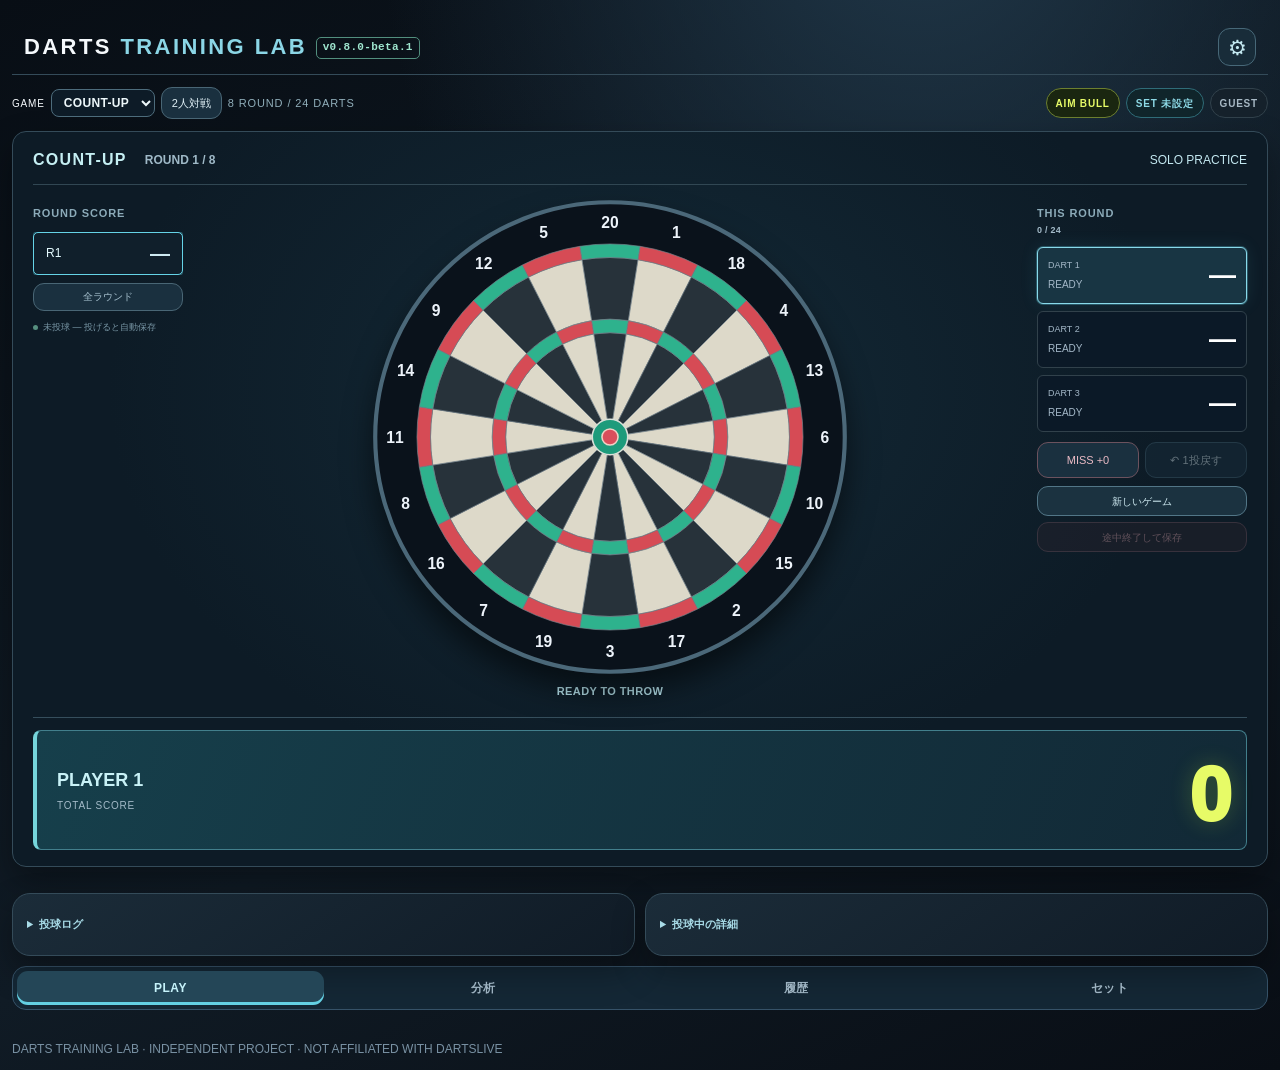
==== commit 469aa4e8: "feat: checkpoint 01 solo, local matches and landscape arena Add 301/501/701, checkout suggestions, l" ====
--- a/index.html
+++ b/index.html
@@ -1,13 +1,29 @@
 <!doctype html>
 <html lang="ja"><head><meta charset="utf-8"><meta name="viewport" content="width=device-width,initial-scale=1,viewport-fit=cover"><link rel="manifest" href="manifest.webmanifest"><link rel="apple-touch-icon" href="assets/apple-touch-icon.png"><meta name="theme-color" content="#0C131A"><meta name="apple-mobile-web-app-capable" content="yes"><meta name="mobile-web-app-capable" content="yes"><meta name="apple-mobile-web-app-title" content="DARTS LAB"><meta name="apple-mobile-web-app-status-bar-style" content="black">
 <title>DARTS TRAINING LAB — Practice Intelligence</title>
-<link rel="stylesheet" href="styles.css?v=0541"></head><body><div id="gameFx" class="game-fx" aria-hidden="true"><canvas id="pixelFx" width="160" height="90" aria-hidden="true"></canvas><div class="game-fx-title" id="gameFxTitle"></div><div class="game-fx-sub" id="gameFxSub"></div></div><div id="startupFx" class="startup-fx" aria-hidden="true"><div class="startup-fx-content"><div class="startup-fx-kicker">PRACTICE INTELLIGENCE SYSTEM</div><div class="startup-fx-logo">DARTS <span>TRAINING LAB</span></div><div class="startup-fx-bar"></div><div class="startup-fx-caption">READY TO THROW</div></div></div><div class="shell">
-<header class="top"><div><div class="eyebrow">PRACTICE INTELLIGENCE SYSTEM</div><div class="brand">DARTS <span>TRAINING LAB</span> <small id="appVersion" style="display:inline-block;vertical-align:middle;font:700 11px/1.4 monospace;letter-spacing:.03em;color:#9fe6cf;border:1px solid #528f7e;border-radius:5px;padding:2px 6px;white-space:nowrap">v0.5.41-beta.1</small></div><div class="tiny muted">投げるほど、自分の強みと弱点が見えてくる。</div></div><div class="header-tools"><button class="settings-icon" data-tab="settings" aria-label="設定を開く" title="設定">⚙</button></div></header>
+<link rel="stylesheet" href="styles.css?v=0800-beta1"></head><body><div id="gameFx" class="game-fx" aria-hidden="true"><canvas id="pixelFx" width="160" height="90" aria-hidden="true"></canvas><div class="game-fx-title" id="gameFxTitle"></div><div class="game-fx-sub" id="gameFxSub"></div></div><div id="startupFx" class="startup-fx" aria-hidden="true"><div class="startup-fx-content"><div class="startup-fx-kicker">PRACTICE INTELLIGENCE SYSTEM</div><div class="startup-fx-logo">DARTS <span>TRAINING LAB</span></div><div class="startup-fx-bar"></div><div class="startup-fx-caption">READY TO THROW</div></div></div><div class="shell">
+<header class="top"><div><div class="eyebrow">PRACTICE INTELLIGENCE SYSTEM</div><div class="brand">DARTS <span>TRAINING LAB</span> <small id="appVersion" style="display:inline-block;vertical-align:middle;font:700 11px/1.4 monospace;letter-spacing:.03em;color:#9fe6cf;border:1px solid #528f7e;border-radius:5px;padding:2px 6px;white-space:nowrap">v0.8.0-beta.1</small></div><div class="tiny muted">投げるほど、自分の強みと弱点が見えてくる。</div></div><div class="header-tools"><button class="settings-icon" data-tab="settings" aria-label="設定を開く" title="設定">⚙</button></div></header>
 
 
-<section class="page active" id="play"><div class="play-heading"><strong>COUNT-UP</strong><span>8 ROUND / 24 DARTS</span></div><div class="play-chips"><button type="button" class="aim-chip" id="aimChip" aria-label="狙いを設定で変更">AIM BULL</button><button type="button" class="aim-chip chip-set" id="setChip" aria-label="使うセットを切り替え">SET —</button><button type="button" class="aim-chip chip-auth" id="authChip" aria-label="ログイン状態">GUEST</button></div><div class="grid playgrid"><article class="panel"><div class="playmeta"><span class="muted">TOTAL SCORE</span><strong id="roundlabel">ROUND 1 / 8</strong></div><div class="bigscore" id="score" aria-live="polite">0</div><div class="rounds" id="rounds"></div><div class="round-break hidden" id="roundBreak" role="dialog" aria-label="次のラウンドへ"><div class="cool-card"><div class="cool-kicker">NEXT ROUND</div><div class="cool-praise" id="roundBreakPraise">NICE ONE!</div><canvas id="coolPixel" class="cool-pixel" width="128" height="60" aria-hidden="true"></canvas><div class="cool-ring"><span id="roundBreakCountdown">8</span><svg viewBox="0 0 120 120" aria-hidden="true"><circle class="cool-track" cx="60" cy="60" r="51"/><circle class="cool-progress" cx="60" cy="60" r="51"/></svg></div><div class="cool-round" id="roundBreakLabel">ROUND CLEAR</div><strong class="cool-score" id="roundBreakScore">+0</strong><button id="skipRoundBreak" type="button">SKIP <span aria-hidden="true">›</span></button></div></div><div class="board" id="board"></div><div class="toast" id="toast" role="status">READY TO THROW</div><p class="tiny muted" style="text-align:center">リングをクリック：SINGLE / DOUBLE / TRIPLE / BULL</p></article><div class="grid play-sidebar"><article class="panel"><h3>THIS ROUND <span class="muted" id="progress">0 / 24</span></h3><div class="throws" id="throws"></div><div class="actions"><button id="miss">MISS +0</button><button id="undo">↶ 1投戻す</button></div><div class="actions"><button id="newgame">新しいゲーム</button></div><div class="actions"><button id="endgame" class="warn">途中終了して保存</button></div><p class="tiny muted">3投で自動的に次のラウンドへ。未投球は自動補完しません。</p><div class="save-indicator" id="saveIndicator" role="status" aria-live="polite"><span class="save-dot"></span><span id="saveText">保存状態を確認中</span></div></article><details class="panel play-extra" open><summary>投球ログ</summary><h3>THROW LOG</h3><div class="minirows"><table><thead><tr><th>投球</th><th>着弾</th><th>得点</th></tr></thead><tbody id="throwlog"></tbody></table></div></details><details class="panel play-extra" open><summary>投球中の詳細</summary><h3>LIVE ANALYTICS</h3><div id="livebull"></div></details></div></div><article class="panel hidden resultpanel" id="resultpanel"><div class="eyebrow">GAME COMPLETE / REVIEW</div><h3>ゲーム終了！</h3><p class="tiny muted">24投完了。スコアを確認して記録を確定してください。</p><div class="resultscore" id="resultscore">0</div><div id="resultCompare"></div><div class="flex"><span class="pill">BULL <strong id="resultbull">0 / 24</strong></span><span class="tiny muted">修正する場合は「1投戻す」</span></div><div class="actions"><button class="primary" id="saveResult">このスコアを保存して結果を見る →</button></div></article><div class="sheet hidden" id="accountSheet" role="dialog" aria-label="プレイヤー"><div class="sheet-box"><h3>PLAYER</h3><article class="panel" id="profilePanel" style="margin-top:16px"><h3>ユーザー名</h3><div class="grid cols2" style="margin-top:10px"><label>ニックネーム<input id="myNick" maxlength="32" placeholder="ゲストでもOK"></label></div><p class="tiny muted">練習記録に表示するニックネームです。</p></article><article class="panel" id="cloudPanel" style="margin-top:16px"><h3>CLOUD SYNC <span class="tiny muted">GOOGLE</span></h3><div class="tiny muted" id="cloudStatus">OFF</div><div class="actions"><button type="button" id="cloudLogin">Googleでログイン</button><button type="button" id="cloudSync" class="hidden">SYNC NOW</button><button type="button" id="cloudLogout" class="hidden">ログアウト</button></div><p class="tiny muted">ログインすると、履歴とMY DARTSがクラウドに保存され、他の端末と同期されます。ログインしなくても使えます。</p></article><button type="button" class="sheet-item sheet-close" data-close-sheet>閉じる</button></div></div><div class="sheet hidden" id="aimSheet" role="dialog" aria-label="狙い"><div class="sheet-box"><article class="panel aim-settings"><h3>狙い / AIM TARGET</h3><div class="flex"><select id="aimSelect" aria-label="狙い"></select></div><p class="tiny muted">変更した後の投球から、この狙いで記録されます。それまでの記録はブル狙いとして扱います。分析は、狙いごとに分けて見られます。</p></article><button type="button" class="sheet-item sheet-close" data-close-sheet>閉じる</button></div></div></section>
-<section class="page" id="history"><div class="eyebrow">PRACTICE ARCHIVE</div><h1 class="section-title">スコア・結果</h1><p class="lead">まず最新のスコアを確認。過去の詳細もここから。</p><div class="grid cols2 result-actions"><button class="primary" id="againFromHistory">もう1ゲーム投げる →</button><button id="analyseFromHistory">分析を見る →</button></div><article class="panel latest-result"><div class="eyebrow">LATEST GAME</div><div id="savedNotice" class="saved-notice hidden" role="status">✓ 完走記録を保存しました</div><div id="latestResult" aria-live="polite">まだ記録がありません</div></article><details class="result-archive"><summary>過去のスコア一覧を開く</summary><article class="panel"><div class="minirows" style="max-height:420px"><table><thead><tr><th>日時</th><th>状態</th><th>得点</th><th>ブル</th><th>投数</th><th>詳細</th></tr></thead><tbody id="sessions"></tbody></table></div></article></details><article class="panel" style="margin-top:16px"><h3>投球詳細</h3><div id="sessiondetail" class="muted">履歴の「詳細」を押してください。</div></article></section>
-<section class="page" id="analysis"><div class="eyebrow">DARTS INTELLIGENCE</div><h1 class="section-title">PERFORMANCE</h1>
+<section class="page active arena-page" id="play">
+<div class="arena-toolbar"><div class="play-heading"><label class="game-picker">GAME <select id="gameSelect" aria-label="ゲームを選択"><option value="countup">COUNT-UP</option><option value="501">501 / 01</option><option value="301">301 / 01</option><option value="701">701 / 01</option></select></label><button type="button" class="match-setup" id="matchSetup">2人対戦</button><button type="button" class="match-setup hidden" id="soloMode">1人練習へ</button><span id="gameRules">8 ROUND / 24 DARTS</span></div><div class="play-chips"><button type="button" class="aim-chip" id="aimChip" aria-label="狙いを設定で変更">AIM BULL</button><button type="button" class="aim-chip chip-set" id="setChip" aria-label="使うセットを切り替え">SET —</button><button type="button" class="aim-chip chip-auth" id="authChip" aria-label="ログイン状態">GUEST</button><button type="button" class="arena-settings" data-tab="settings" aria-label="設定を開く">⚙</button></div></div>
+<article class="panel arena-stage">
+ <div class="arena-topline"><strong id="arenaGameTitle">COUNT-UP</strong><strong id="roundlabel">ROUND 1 / 8</strong><span id="arenaTurnName">SOLO PRACTICE</span></div>
+ <div class="arena-layout">
+  <aside class="arena-rounds"><h3>ROUND SCORE</h3><div class="rounds" id="rounds"></div><button type="button" id="toggleRounds" aria-expanded="false">全ラウンド</button><div class="save-indicator" id="saveIndicator" role="status" aria-live="polite"><span class="save-dot"></span><span id="saveText">保存状態を確認中</span></div></aside>
+  <div class="arena-board"><div class="board" id="board"></div><div class="toast" id="toast" role="status">READY TO THROW</div><div class="turn-change hidden" id="turnChange" role="status"><strong id="nextPlayerName"></strong><button type="button" class="primary" id="confirmTurn">交代して投げる</button><span class="tiny muted">200SのCHANGEでも交代できます</span></div><div class="round-break hidden" id="roundBreak" role="dialog" aria-label="次のラウンドへ"><div class="cool-card"><div class="cool-kicker">NEXT ROUND</div><div class="cool-praise" id="roundBreakPraise">NICE ONE!</div><canvas id="coolPixel" class="cool-pixel" width="128" height="60" aria-hidden="true"></canvas><div class="cool-ring"><span id="roundBreakCountdown">8</span><svg viewBox="0 0 120 120" aria-hidden="true"><circle class="cool-track" cx="60" cy="60" r="51"/><circle class="cool-progress" cx="60" cy="60" r="51"/></svg></div><div class="cool-round" id="roundBreakLabel">ROUND CLEAR</div><strong class="cool-score" id="roundBreakScore">+0</strong><button id="skipRoundBreak" type="button">SKIP <span aria-hidden="true">›</span></button></div></div></div>
+  <aside class="arena-turn"><h3>THIS ROUND <span class="muted" id="progress">0 / 24</span></h3><div class="throws" id="throws"></div><div class="arena-main-actions"><button id="miss">MISS +0</button><button id="undo">↶ 1投戻す</button></div><div class="arena-game-actions"><button id="newgame">新しいゲーム</button><button id="endgame" class="warn">途中終了して保存</button></div></aside>
+ </div>
+ <div class="arena-score-dock"><div class="score-stage"><div class="solo-player"><span id="soloPlayerName">PLAYER 1</span><span class="muted" id="scoreCaption">TOTAL SCORE</span></div><div id="checkoutHome"><aside class="checkout-guide hidden" id="checkoutGuide" aria-live="polite" aria-label="上がり方の候補（順不同）" title="順不同 · S:シングル / D:ダブル / T:トリプル / BULL:50点"><h3 id="checkoutTitle">CHECKOUT</h3><div class="checkout-routes" id="checkoutRoutes"></div></aside></div><div class="bigscore" id="score" aria-live="polite">0</div></div><div class="match-players hidden" id="matchPlayers" aria-label="2人の残点"></div></div>
+</article>
+<article class="panel hidden resultpanel" id="resultpanel"><div class="eyebrow">GAME COMPLETE / REVIEW</div><h3>ゲーム終了！</h3><p class="tiny muted" id="resultCaption">24投完了。スコアを確認して記録を確定してください。</p><div class="resultscore" id="resultscore">0</div><div id="resultCompare"></div><div class="flex"><span class="pill">BULL <strong id="resultbull">0 / 24</strong></span><span class="tiny muted">修正する場合は「1投戻す」</span></div><div class="actions"><button class="primary" id="saveResult">このスコアを保存して結果を見る →</button></div></article>
+<div class="arena-extras"><details class="panel play-extra"><summary>投球ログ</summary><h3>THROW LOG</h3><div class="minirows"><table><thead><tr><th>投球</th><th>着弾</th><th>得点</th></tr></thead><tbody id="throwlog"></tbody></table></div></details><details class="panel play-extra"><summary>投球中の詳細</summary><h3>LIVE ANALYTICS</h3><div id="livebull"></div></details></div>
+<div class="sheet hidden" id="matchSheet" role="dialog" aria-label="2人対戦の準備"><div class="sheet-box"><h3>2 PLAYER / LOCAL MATCH</h3><form id="matchForm"><p class="tiny muted">そのまま開始できます。名前やアカウントは変更できます。</p><div class="grid cols2"><label>プレーヤー1（先攻）<select id="playerOneIdentity" aria-label="プレーヤー1のアカウント"><option value="guest">ゲスト</option></select><input id="playerOneName" required maxlength="20" autocomplete="off" placeholder="名前を入力"></label><label>プレーヤー2<select id="playerTwoIdentity" aria-label="プレーヤー2のアカウント"><option value="guest">ゲスト</option></select><input id="playerTwoName" required maxlength="20" autocomplete="off" placeholder="名前を入力"></label></div><p class="tiny muted" id="matchAccountHint"></p><label class="match-start">開始点<select id="matchStartScore"><option value="501">501</option><option value="301">301</option><option value="701">701</option></select></label><p class="tiny muted">ブル50点 · オープンアウト · 各20ラウンド。先に0にした人の勝ち。</p><p class="tiny" id="matchNameError" role="status"></p><button type="submit" class="primary">この2人で対戦を始める</button></form><button type="button" class="sheet-item sheet-close" data-close-sheet>閉じる</button></div></div>
+<div class="sheet hidden" id="accountSheet" role="dialog" aria-label="プレイヤー"><div class="sheet-box"><h3>PLAYER</h3><article class="panel" id="profilePanel" style="margin-top:16px"><h3>ユーザー名</h3><div class="grid cols2" style="margin-top:10px"><label>ニックネーム<input id="myNick" maxlength="32" placeholder="ゲストでもOK"></label></div><p class="tiny muted">練習記録に表示するニックネームです。</p></article><article class="panel" id="cloudPanel" style="margin-top:16px"><h3>CLOUD SYNC <span class="tiny muted">GOOGLE</span></h3><div class="tiny muted" id="cloudStatus">OFF</div><div class="actions"><button type="button" id="cloudLogin">Googleでログイン</button><button type="button" id="cloudSync" class="hidden">SYNC NOW</button><button type="button" id="cloudLogout" class="hidden">ログアウト</button></div><p class="tiny muted">ログインすると、履歴とMY DARTSがクラウドに保存され、他の端末と同期されます。ログインしなくても使えます。</p></article><button type="button" class="sheet-item sheet-close" data-close-sheet>閉じる</button></div></div>
+<div class="sheet hidden" id="aimSheet" role="dialog" aria-label="狙い"><div class="sheet-box"><article class="panel aim-settings"><h3>狙い / AIM TARGET</h3><div class="flex"><select id="aimSelect" aria-label="狙い"></select></div><p class="tiny muted">変更した後の投球から、この狙いで記録されます。それまでの記録はブル狙いとして扱います。分析は、狙いごとに分けて見られます。</p></article><button type="button" class="sheet-item sheet-close" data-close-sheet>閉じる</button></div></div>
+</section>
+<section class="page" id="history"><div class="eyebrow">PRACTICE ARCHIVE</div><h1 class="section-title">スコア・結果</h1><p class="lead">まず最新のスコアを確認。過去の詳細もここから。</p><div class="grid cols2 result-actions"><button class="primary" id="againFromHistory">もう1ゲーム投げる →</button><button id="analyseFromHistory">分析を見る →</button></div><article class="panel latest-result"><div class="eyebrow">LATEST GAME</div><div id="savedNotice" class="saved-notice hidden" role="status">✓ ゲーム記録を保存しました</div><div id="latestResult" aria-live="polite">まだ記録がありません</div></article><details class="result-archive"><summary>過去のスコア一覧を開く</summary><article class="panel"><div class="minirows" style="max-height:420px"><table><thead><tr><th>日時</th><th>状態</th><th>得点 / 残点</th><th>ブル</th><th>投数</th><th>詳細</th></tr></thead><tbody id="sessions"></tbody></table></div></article></details><article class="panel" style="margin-top:16px"><h3>投球詳細</h3><div id="sessiondetail" class="muted">履歴の「詳細」を押してください。</div></article></section>
+<section class="page" id="analysis"><div class="eyebrow">DARTS INTELLIGENCE</div><h1 class="section-title">PERFORMANCE</h1><p class="tiny muted">COUNT-UP ANALYSIS · 01の投球は履歴で確認できます。</p>
 <div class="analysis-periods" id="analysisPeriods" role="group" aria-label="分析するラウンド数"><button data-aim-period="1">1R</button><button data-aim-period="10" class="selected">10R</button><button data-aim-period="20">20R</button><button data-aim-period="all">ALL</button></div>
 <div class="analysis-scope" id="analysisScope">0R · 0 DARTS</div><div style="margin:10px 0 14px;padding:12px;border:1px solid #31414B;border-radius:10px;background:#15212B"><div id="roundTotal" style="font-size:16px;font-weight:bold">記録 0R ／ 分析対象 0R</div><details style="margin-top:8px"><summary style="cursor:pointer">ラウンドを確認・分析から除外</summary><p class="tiny muted">不要なラウンドは分析から除外できます。投球履歴は残り、いつでも元に戻せます。3投そろったラウンドが対象です。</p><div id="roundManager" style="max-height:300px;overflow:auto"></div></details></div><div class="aim-target-row hidden" id="analysisAim" role="group" aria-label="狙いで絞り込み"></div>
 <div class="grid cols4" id="metrics"></div>
@@ -34,4 +50,30 @@
 <article class="panel report-panel" id="reportPanel"><h3>COACH REPORT <span class="tiny muted">SELECTED PERIOD</span></h3><div class="report-note">AUTO · 数値をもとにルールで文章化します（AIモデルではありません）</div><div class="actions"><button class="primary" id="reportBtn" type="button">GENERATE REPORT</button><button id="reportCopy" class="hidden" type="button">COPY</button></div><div class="report-body hidden" id="reportBody" aria-live="polite"></div><div class="tiny muted" id="reportStatus" role="status"></div></article></section>
 <section class="page" id="setups"><div class="eyebrow">MY DARTS / BUILD YOUR SETUP</div><h1 class="section-title">マイセット</h1><p class="lead">バレル・フライト・シャフト・チップを組み合わせて、最大10セットまで保存できます。練習記録の保存先はこれまでと同じです。</p><article class="panel" id="myDartsPanel" style="margin-top:16px"><h3>MY DARTS <span class="tiny muted">最大10セット・登録なしでもOK</span></h3><div class="my-slots" id="mySlots" aria-label="登録セット10枠"></div><div class="my-edit-title" id="myEditTitle">新しいセットを登録</div><div class="grid cols2"><label>セット名<input id="mySetupName" maxlength="40" placeholder="例：お気に入りのLAZY"></label><label>バレルメーカー<select id="myBarrelBrand"></select></label></div><div style="margin-top:10px"><div style="border:1px solid #31414B;border-radius:10px;padding:12px"><b>モデルを探す・タップして登録</b><p class="tiny muted">選ぶと、セット名・重量・色が自動で入ります。</p><input id="myModelSearch" placeholder="モデル名・発売年で検索" style="width:100%;margin:6px 0"><div id="myModelResults" style="display:grid;grid-template-columns:repeat(auto-fit,minmax(180px,1fr));gap:7px;max-height:260px;overflow:auto"></div><div id="myModelInfo" class="tiny muted" style="margin-top:8px"></div></div></div><div class="grid cols2" style="margin-top:10px"><label>バレルモデル<input id="myBarrelModel" list="myBarrelCandidates" placeholder="モデル名・自由入力"><datalist id="myBarrelCandidates"></datalist></label><label>バレル形状<select id="myBarrelShape"><option>ストレート</option><option>トルピード</option><option>砲弾型</option><option>その他・不明</option></select></label><label>バレル重量(g)<input id="myBarrelWeight" type="number" min="0" max="60" step="0.1" placeholder="例：18"></label><label>バレル色<select id="myBarrelColor"></select></label></div><details class="my-more" open><summary>フライト・シャフト・チップ・メモ</summary><div class="grid cols2" style="margin-top:8px"><label>フライトメーカー<select id="myFlightBrand"><option>未指定</option><option>L-style</option><option>Fit Flight（COSMO DARTS）</option><option>TARGET</option><option>TRiNiDAD</option><option>Harrows</option><option>その他</option></select></label><label>フライト商品名<input id="myFlightModel" placeholder="例：L-Flight PRO" list="flightProductHints"><datalist id="flightProductHints"><option value="L-Flight PRO"><option value="Fit Flight"><option value="K-Flex"><option value="Condor AXE"></datalist></label><label>フライト形状<select id="myFlightShape"><option>スタンダード</option><option>シェイプ</option><option>スリム</option><option>ティアドロップ</option><option>その他・不明</option></select></label><label>フライト色<select id="myFlightColor"></select></label><label>シャフト長<select id="myShaft"><option>ショート</option><option>インビト</option><option>ミディアム</option><option>ロング</option><option>一体型・不明</option></select></label><label>チップメーカー<select id="myTipBrand"><option>未指定</option><option>L-style</option><option>COSMO DARTS</option><option>TARGET</option><option>TRiNiDAD</option><option>Premium Lippoint</option><option>その他</option></select></label><label>チップ商品名<input id="myTipModel" placeholder="例：Premium Lippoint" list="tipProductHints"><datalist id="tipProductHints"><option value="Premium Lippoint"><option value="Lippoint"><option value="Fit Point"></datalist></label><label>チップ規格<select id="myTip"><option>2BA ソフト</option><option>No.5 ソフト</option><option>その他・不明</option></select></label><label>チップ色<select id="myTipColor"></select></label><label>チップ長<select id="myTipLength"><option>標準</option><option>ショート</option><option>ロング</option><option>不明</option></select></label></div><label style="display:block;margin-top:10px">詳細メモ<textarea id="myMemo" rows="2" placeholder="飛び方、グリップ、限定カラー、発売年など"></textarea></label></details><div class="flex" style="margin-top:12px;gap:8px;flex-wrap:wrap"><button class="primary" id="mySave" type="button">このセットを保存</button><button id="myDuplicate" type="button">複製</button><button id="myDelete" type="button">削除</button><button id="myClear" type="button">新規</button></div><details class="my-adv"><summary>セットの選択（詳細）</summary><div class="grid cols2" style="margin-top:8px"><label>使うセッティング<select id="myCurrent"><option value="">未設定（お試し）</option></select></label><label>登録済みセット<select id="mySlot"><option value="">新しいセットを作る</option></select></label></div></details></article></section><section class="page" id="settings"><button class="back-to-play" id="backFromSettings">← PLAYに戻る</button><div class="eyebrow">SYSTEM CONFIGURATION</div><h1 class="section-title">設定とバックアップ</h1><p class="lead">効果音・待ち時間・バックアップ</p><article class="panel sound-settings"><h3>効果音</h3><div class="sound-controls"><button type="button" id="soundToggle" aria-pressed="true">効果音 ON</button><button type="button" id="soundTest">音を試す ♪</button><button type="button" id="musicToggle" aria-pressed="false">BGM OFF</button><span id="soundStatus" class="tiny muted" role="status" aria-live="polite"></span></div><div class="sound-samples"><button type="button" data-sound-test="hit">シングル</button><button type="button" data-sound-test="double">ダブル</button><button type="button" data-sound-test="triple">トリプル</button><button type="button" data-sound-test="bull">アウターブル</button><button type="button" data-sound-test="inner">インナーブル</button><button type="button" data-sound-test="hat">HAT TRICK</button><button type="button" data-sound-test="cooldown">ネクストステージ</button></div><p class="tiny muted">RETRO DARTS SOUND — 命中音はオリジナル効果音、ラウンド切り替え音は「決定ボタンを押す33」です。</p><div class="volume-controls"><label>命中音 <input type="range" min="0" max="100" data-sound-volume="hit"><output id="hitVolumeValue">75%</output></label><label>演出音 <input type="range" min="0" max="100" data-sound-volume="fx"><output id="fxVolumeValue">80%</output></label><label>BGM <input type="range" min="0" max="100" data-sound-volume="bgm"><output id="bgmVolumeValue">25%</output></label></div><p class="tiny muted">命中音・ブル・ファンファーレを合成したオリジナルサウンドです。音声はブラウザ操作後に有効になります。</p></article><article class="panel"><h3>ラウンド間の待ち時間</h3><p class="tiny muted">3投後の待ち時間。次へボタンでスキップできます。</p><div class="round-delay-options"><button data-delay="5">5秒</button><button data-delay="8">8秒</button><button data-delay="10">10秒</button><button data-delay="15">15秒</button></div></article><div class="grid cols2"><article class="panel"><h3>データ管理</h3><p class="tiny muted">ブラウザのデータ削除・別PCへの移動に備えて、定期的にJSONを保存してください。</p><div class="actions"><button class="primary" id="exportjson">JSONバックアップ</button><button id="exportcsv">CSV出力</button></div><div class="flex" style="margin-top:14px"><label for="importjson">JSON復元：</label><input type="file" id="importjson" accept=".json,application/json"></div><p class="tiny muted">復元時は現在の履歴に統合し、同じIDは重複登録しません。</p><button id="clearall" class="warn">全履歴を削除</button></article><details class="panel s200-group" id="s200Group"><summary>200S ボード設定</summary><article class="panel"><h3>200S ボード接続</h3><label class="tiny"><input type="checkbox" id="board200sToggle" checked> 200S 自動入力を有効にする</label><p class="tiny muted">82エリアとSTART・CHANGEは設定済み。Bluetooth接続後、そのままPLAY画面で投げられます。</p><p class="tiny muted" id="board200sStatus" role="status">200S 入力待機中</p></article><div hidden aria-hidden="true" style="display:none"><article class="dev-only panel raw-capture"><h3>200S START・CHANGE 信号記録</h3><p class="tiny muted">82か所の記録は完了済み。ここでは本体ボタン2個だけ調べます。まず「STARTを記録」をクリックし、200S本体のSTARTを1回押してください。続いてCHANGEも同様に。得点データは変更しません。</p><div class="actions"><button type="button" class="primary" id="specialStart">① STARTを記録</button><button type="button" id="specialChange">② CHANGEを記録</button><button type="button" id="specialExport">③ JSON保存</button></div><p class="tiny muted" id="specialStatus" role="status">STARTから記録してください</p><pre class="log" id="specialLog">未記録</pre></article><article class="dev-only panel raw-capture"><h3>200S 信号まとめ取り <span class="pill">NEW</span></h3><p class="tiny muted">登録はせず、ボードから届く生のキー信号をまとめて記録します。200Sのスタートボタンは押さず、画面の順番どおりに各エリアを1回ずつ押してください。Shiftなどの信号も記録します。</p><div id="rawProgress" class="calibration-progress">未開始</div><div id="rawTarget" class="calibration-target">記録開始を押してください</div><div id="rawStatus" class="tiny muted" role="status">記録したデータはブラウザに保存されます</div><div class="actions"><button type="button" id="rawStart" class="primary">記録開始 / 再開</button><button type="button" id="rawUndo">直前をやり直す</button><button type="button" id="rawSkip">次へスキップ</button><button type="button" id="rawPause">一時停止</button><button type="button" id="rawExport">記録をJSON保存</button></div><details><summary>受信した信号を確認</summary><pre id="rawLog" class="log">記録なし</pre></details><p class="tiny muted">1回押すと、その直後のキー信号をひとまとめにします。信号が複数届いても記録し、約0.8秒静かになったら次へ進みます。押し間違えた場合は「直前をやり直す」。</p></article><article class="panel calibration-panel"><h3>200S 自動登録 <span class="pill">BETA</span></h3><p class="tiny muted">PCで200Sを接続し、画面の「最初に1回だけ押す」をクリックしてください。200S本体のスタートボタンは押さないでください。表示された位置を1回ずつ押すと、受信したキーコードを自動登録します。途中で閉じても続きから再開できます。</p><div class="calibration-progress" id="calibrationProgress">登録済み 0 / 82</div><div class="calibration-target" id="calibrationTarget">開始すると押す場所が表示されます</div><div class="calibration-status tiny muted" id="calibrationStatus" role="status" aria-live="polite">待機中</div><div class="actions"><button type="button" class="primary" id="calibrationStart">最初に1回だけ押す</button><button type="button" id="calibrationBack">直前を修正</button><button type="button" id="calibrationEdit">場所を選んで修正</button><button type="button" id="calibrationSkip">スキップ</button><button type="button" id="calibrationStop">一時停止</button><button type="button" id="calibrationExport">対応表を保存（JSON）</button></div><p class="tiny muted">完了後もブラウザ内に保存され、JSONバックアップを作成できます。キーが重複しても登録は止まりません。表示された場所をもう一度押すか、スキップしてください。通常のキーボード入力も受け付けるため、登録中はボード以外のキーを押さないでください。</p></article><article class="dev-only panel"><h3>200S入力テスト <span class="pill">EXPERIMENTAL</span></h3><p class="tiny muted">Bluetoothで200SをWindowsに接続後、この画面を開いてキーを押すと、ブラウザが受け取った入力を確認できます。実機のキー割当は未検証です。受信できない場合はWindows側の補助アプリが必要になる可能性があります。</p><div class="flex"><label>最後のキー <strong id="lastkey">未受信</strong></label></div><div class="flex" style="margin-top:10px"><select id="targetselect" aria-label="割当先"></select><button id="assignkey">このキーを割当</button><button id="clearbindings">割当を削除</button></div><p class="tiny muted">登録したキーはPLAY画面で着弾入力として利用。通常のキーボード操作と衝突する可能性があります。</p><details><summary>受信ログ・割当一覧</summary><pre class="log" id="keylog">未受信</pre><pre class="log" id="bindinglog">割当なし</pre></details></article></div></details></div><article class="panel" id="recoveryPanel" style="margin-top:16px"><h3>データ保護・復旧</h3><p class="tiny muted">保存データに異常があった場合は、先に復旧ファイルを保存してください。</p><p id="recoveryStatus" class="tiny" role="status">確認中…</p><div class="grid cols2"><button type="button" id="recoveryExport">復旧用ファイルを保存</button><label>復旧元<select id="recoveryChoice"></select></label></div><button type="button" id="recoveryRestore" style="margin-top:8px">選択した正常データから復旧</button><p class="tiny muted">復旧時は現在の保存内容を別領域へ退避します。復旧前にファイルを保存することを推奨します。</p></article></section>
 <div class="sheet hidden" id="setSheet" role="dialog" aria-label="使うセットを選ぶ"><div class="sheet-box"><h3>使うセット</h3><div id="setSheetList"></div><button type="button" class="sheet-item sheet-edit" id="setSheetEdit">MY DARTSを編集する</button><button type="button" class="sheet-item sheet-close" id="setSheetClose">閉じる</button></div></div><nav class="tabs" aria-label="画面切り替え"><button data-tab="play" class="active">PLAY</button><button data-tab="analysis">分析</button><button data-tab="history">履歴</button><button data-tab="setups">セット</button></nav><footer class="footer">DARTS TRAINING LAB · INDEPENDENT PROJECT · NOT AFFILIATED WITH DARTSLIVE</footer></div>
-<script src="app.js?v=0541-next-stage-20261013" defer></script></body></html>
+<script src="core/state.js" defer></script>
+<script src="storage/local.js" defer></script>
+<script src="storage/cloud.js" defer></script>
+<script src="ui/my-darts.js" defer></script>
+<script src="ui/catalog.js" defer></script>
+<script src="game/zero-one.js" defer></script>
+<script src="game/rules.js" defer></script>
+<script src="audio/sound.js" defer></script>
+<script src="audio/effects.js" defer></script>
+<script src="game/rounds.js" defer></script>
+<script src="ui/navigation.js" defer></script>
+<script src="board/board.js" defer></script>
+<script src="game/countup.js" defer></script>
+<script src="analysis/overview.js" defer></script>
+<script src="analysis/aim.js" defer></script>
+<script src="storage/rounds.js" defer></script>
+<script src="analysis/period.js" defer></script>
+<script src="analysis/advanced.js" defer></script>
+<script src="analysis/report.js" defer></script>
+<script src="ui/help.js" defer></script>
+<script src="ui/match-accounts.js" defer></script>
+<script src="ui/zero-one.js" defer></script>
+<script src="ui/render.js" defer></script>
+<script src="storage/backup.js" defer></script>
+<script src="ui/events.js" defer></script>
+<script src="board/input.js" defer></script>
+<script src="app.js?v=0800-beta1" defer></script></body></html>
--- a/styles.css
+++ b/styles.css
@@ -463,4 +463,132 @@
 .page details.s200-group>summary{font-weight:800;color:#c7f3fb}
 .page details.s200-group[open]>summary{margin-bottom:12px}
 .tabs{grid-template-columns:repeat(4,minmax(0,1fr))!important}
+.game-picker{display:flex;align-items:center;gap:10px;font-size:12px;letter-spacing:.08em;min-width:0}
+.game-picker select{font-weight:800;letter-spacing:.03em}
+.play-heading .match-setup{padding:6px 10px;font-size:11px;min-height:32px}
+.match-players{display:grid;grid-template-columns:repeat(2,minmax(0,1fr));gap:10px;margin-bottom:14px}
+.match-player{display:flex;flex-direction:column;min-width:0;border:1px solid #314b5a;border-radius:10px;padding:10px 12px;background:#101e28;color:#9cb3bf}
+.match-player.current{border-color:#78c6cc;background:#173841;color:#d8f7fa;box-shadow:inset 0 0 0 1px #78c6cc33}
+.match-player span{font-size:12px;overflow-wrap:anywhere}
+.match-player strong{font-size:32px;font-variant-numeric:tabular-nums;line-height:1.2}
+.match-player small{min-height:16px;font-size:10px;letter-spacing:.06em}
+.turn-change{display:flex;flex-direction:column;align-items:center;gap:10px;margin:12px 0;padding:16px;border:1px solid #79bfc5;border-radius:12px;background:#183d48;text-align:center}
+.turn-change strong{font-size:17px;overflow-wrap:anywhere}
+#matchForm label{display:flex;flex-direction:column;gap:5px;font-size:12px}
+#matchForm input{width:100%;min-width:0}
+#matchForm .match-start{margin-top:16px;max-width:180px}
+.score-stage{display:grid}
+.checkout-guide{justify-self:end;max-width:100%;margin:8px 0 0;text-align:right;color:#91afbb}
+#play .checkout-guide h3{font-size:10px;margin:0;color:inherit;font-weight:500;letter-spacing:.03em}
+.checkout-routes{display:flex;justify-content:flex-end;flex-wrap:wrap;gap:4px 0;font-size:12px;line-height:1.6;color:#c4e9f1}
+.checkout-route{color:inherit;font-weight:600;font-variant-numeric:tabular-nums;white-space:nowrap}
+.checkout-route:not(:last-child)::after{content:' / ';margin:0 7px;opacity:.6}
+.play-heading{flex-wrap:wrap;gap:8px}
+#play .rounds.zero-rounds{grid-template-columns:repeat(10,minmax(0,1fr))}
+@media(max-width:560px){#play .rounds.zero-rounds{grid-template-columns:repeat(5,minmax(0,1fr))}.play-heading #gameRules{font-size:10px}}
 @media(max-width:560px){.tabs button{padding:9px 4px!important;font-size:12px!important}}
+
+/* v0.8: landscape play arena, score dock and compact turn controls. */
+#play.arena-page .arena-toolbar{display:flex;align-items:center;justify-content:space-between;gap:8px 16px;flex-wrap:wrap;margin:12px 0}
+#play.arena-page .play-heading,#play.arena-page .play-chips{margin:0;gap:6px}
+#play.arena-page .game-picker{font-size:10px;gap:6px}
+#play.arena-page .game-picker select{padding:5px 8px;font-size:12px}
+#play.arena-page .play-chips .aim-chip{padding:5px 9px;font-size:10px;min-height:30px}
+#play.arena-page .arena-settings{display:none}
+#play.arena-page .arena-stage{--arena-board:clamp(260px,calc(100dvh - 420px),520px);padding:16px 20px;border-radius:14px;background:radial-gradient(ellipse at 50% 35%,#19364588,transparent 60%),#0d1b26;overflow:hidden}
+.arena-topline{display:flex;align-items:center;gap:18px;padding:0 0 12px;border-bottom:1px solid #314753;margin-bottom:12px}
+.arena-topline #arenaGameTitle{font-size:16px;letter-spacing:.08em;color:#c5eff3}
+.arena-topline #roundlabel{font-size:12px;font-weight:600;color:#9fb9c7}
+.arena-topline #arenaTurnName{margin-left:auto;font-size:12px;color:#c4e9f1;max-width:40%;overflow:hidden;text-overflow:ellipsis;white-space:nowrap}
+.arena-layout{display:grid;grid-template-columns:150px minmax(0,1fr) 210px;gap:18px;align-items:center}
+.arena-layout>aside{min-width:0}
+#play.arena-page .arena-layout h3{font-size:11px;margin:0 0 10px;color:#8cabb9;letter-spacing:.08em}
+.arena-rounds{align-self:start;padding-top:8px}
+#play.arena-page #rounds{display:flex;flex-direction:column;gap:6px;margin:0 0 8px;max-height:280px;overflow:auto}
+#play.arena-page #rounds:not(.show-all)>div:not(.arena-recent){display:none}
+#play.arena-page #rounds>div{display:flex;align-items:center;justify-content:space-between;gap:8px;min-height:42px;padding:8px 12px!important;border-radius:5px;font-size:12px;background:#101f2b}
+#play.arena-page #rounds>div br{display:none}
+#play.arena-page #rounds>div b{font-size:20px;color:#ceeaf2}
+#play.arena-page #toggleRounds{font-size:10px;min-height:28px;padding:4px 8px;width:100%;color:#a7c1cf}
+#play.arena-page #saveIndicator{font-size:9px;line-height:1.5;margin:10px 0 0;padding:0;min-height:0;gap:5px;word-break:normal;overflow-wrap:anywhere}
+.arena-board{position:relative;display:flex;flex-direction:column;align-items:center;justify-content:center;min-width:0;min-height:0}
+#play.arena-page .arena-board #board{width:min(100%,var(--arena-board));max-width:520px;margin:0}
+#play.arena-page .arena-board #toast{font-size:11px;min-height:22px;line-height:1.6;margin:4px 0 0;padding:0 4px;border:0;background:none;box-shadow:none;width:100%}
+#play.arena-page #turnChange{position:absolute;inset:0;z-index:4;justify-content:center;background:#0a202ddd;border:1px solid #67bbc3;margin:0;padding:20px;backdrop-filter:blur(5px)}
+#play.arena-page #turnChange strong{font-size:18px;color:#d5fbff}
+#play.arena-page #confirmTurn{min-height:44px;font-size:14px}
+.arena-turn{align-self:start;padding-top:8px}
+#play.arena-page .arena-turn #progress{display:block;margin-top:2px;font-size:9px;letter-spacing:.03em}
+#play.arena-page #throws{grid-template-columns:1fr;gap:7px}
+#play.arena-page #throws .throw{display:grid;grid-template-columns:1fr auto;align-items:center;column-gap:10px;padding:8px 10px;min-height:57px;text-align:left;border-radius:6px}
+#play.arena-page #throws .throw>span:first-child{font-size:9px}
+#play.arena-page #throws .throw>span:last-child{grid-column:1;font-size:10px}
+#play.arena-page #throws .throw>b{grid-column:2;grid-row:1/3;font-size:27px!important;line-height:1.2}
+.arena-main-actions{display:grid;grid-template-columns:1fr 1fr;gap:6px;margin-top:10px}
+.arena-game-actions{display:grid;gap:6px;margin-top:8px}
+#play.arena-page .arena-main-actions button{padding:7px 4px;min-height:36px;font-size:11px;min-width:0}
+#play.arena-page .arena-game-actions button{padding:5px 7px;min-height:30px;font-size:10px;min-width:0;color:#9fb6c4}
+#play.arena-page .arena-game-actions button.warn{color:#dc9fa5}
+.arena-score-dock{margin-top:14px;border-top:1px solid #354e5c;padding-top:12px}
+#play.arena-page .score-stage{position:relative;display:flex;align-items:center;justify-content:space-between;min-height:108px;padding:16px 20px;border:1px solid #427f8c;border-left:4px solid #75d5db;border-radius:8px;background:linear-gradient(110deg,#163f4b,#122936)}
+.solo-player{display:flex;flex-direction:column;gap:4px;max-width:50%;overflow-wrap:anywhere}
+#soloPlayerName{font-size:18px;font-weight:800;color:#c9f2f7}
+#play.arena-page #scoreCaption{font-size:10px;letter-spacing:.08em}
+#play.arena-page .bigscore{font-size:76px!important;line-height:1!important;margin:10px 0 0;color:#efff8a!important}
+#play.arena-page #checkoutHome .checkout-guide{position:absolute;right:20px;top:5px;margin:0;max-width:75%}
+#play.arena-page.is-match .score-stage{display:none}
+#play.arena-page #matchPlayers{gap:12px;margin:0}
+#play.arena-page .match-player{position:relative;display:grid;grid-template-columns:minmax(0,1fr) auto;grid-template-rows:1fr auto;gap:0 12px;min-height:118px;padding:32px 16px 12px;border-radius:8px;opacity:.7;border-left-width:4px}
+#play.arena-page .match-player.p1{border-color:#c35b67;background:linear-gradient(110deg,#482833,#18232d)}
+#play.arena-page .match-player.p2{border-color:#4299c4;background:linear-gradient(110deg,#173e58,#162632)}
+#play.arena-page .match-player.current{opacity:1;box-shadow:inset 0 0 0 1px #c8f5ff55,0 0 22px #63b5d51a}
+#play.arena-page .match-player>span{font-size:16px;align-self:end;overflow:hidden;text-overflow:ellipsis;white-space:nowrap}
+#play.arena-page .match-player>strong{grid-row:1/3;grid-column:2;align-self:center;font-size:68px;line-height:1;font-weight:900;color:#e8f6ff}
+#play.arena-page .match-player.current>strong{color:#efff8a}
+#play.arena-page .match-player>small{font-size:10px;min-height:15px;letter-spacing:.13em}
+#play.arena-page .match-player .checkout-guide{position:absolute;right:14px;top:5px;margin:0;max-width:94%;text-align:right}
+#play.arena-page .checkout-guide h3{font-size:9px;margin:0;color:#91afbb}
+#play.arena-page .checkout-routes{font-size:11px;line-height:1.4}
+.arena-extras{display:grid;grid-template-columns:1fr 1fr;gap:10px;margin-top:10px}
+#play.arena-page .arena-extras details.play-extra{padding:10px 14px!important;min-width:0}
+#play.arena-page .arena-extras summary{font-size:11px;min-height:20px}
+.arena-playing .tabs{position:static;margin:10px 0 0;max-width:none;padding:4px;box-shadow:none}
+.arena-playing .tabs button{min-height:34px;font-size:12px;padding:6px 8px}
+@media(max-width:1050px){.arena-layout{grid-template-columns:112px minmax(0,1fr) 165px;gap:12px}#play.arena-page .arena-stage{padding:12px;--arena-board:clamp(240px,calc(100dvh - 390px),440px)}}
+@media(max-width:600px) and (orientation:portrait){
+ #play.arena-page .arena-stage{display:grid;grid-template-columns:1fr 1fr;gap:12px}.arena-layout{display:contents}.arena-topline{grid-column:1/-1;grid-row:1}.arena-board{grid-column:1/-1;grid-row:2}.arena-score-dock{grid-column:1/-1;grid-row:3;margin-top:0}.arena-rounds{grid-column:1;grid-row:4}.arena-turn{grid-column:2;grid-row:4}
+ #play.arena-page .arena-stage{--arena-board:min(80vw,360px);padding:12px}
+ .arena-topline{gap:8px;flex-wrap:wrap}.arena-topline #arenaGameTitle{font-size:13px}.arena-topline #arenaTurnName{font-size:10px;max-width:100%}.arena-topline #roundlabel{font-size:10px}
+ .arena-rounds,.arena-turn{padding-top:0}#play.arena-page #rounds>div{min-height:35px;padding:5px 8px!important}#play.arena-page #throws .throw{min-height:42px;padding:5px 8px}
+ #play.arena-page .match-player{padding:30px 10px 10px;min-height:105px;column-gap:4px}#play.arena-page .match-player>span{font-size:11px}#play.arena-page .match-player>strong{font-size:39px}
+ #play.arena-page .match-player .checkout-guide{right:8px;top:4px}.arena-extras{grid-template-columns:1fr}.arena-toolbar #gameRules{display:none}
+}
+@media(orientation:landscape) and (max-height:560px){
+ .arena-playing .top{display:none!important}.arena-playing .shell{padding-top:4px!important}
+ #play.arena-page .arena-settings{display:block;font-size:16px;line-height:1;min-height:24px;min-width:26px;padding:3px 5px}
+ #play.arena-page .arena-toolbar{margin:2px 0 6px;gap:5px;flex-wrap:nowrap}#play.arena-page .play-heading{gap:4px}#play.arena-page #gameRules{display:none}
+ #play.arena-page .play-heading .match-setup,#play.arena-page .play-chips .aim-chip{font-size:9px;padding:3px 6px;min-height:24px}
+ #play.arena-page .game-picker select{font-size:10px;padding:3px 5px}.game-picker{gap:3px}
+ #play.arena-page .arena-stage{padding:6px 10px;--arena-board:clamp(135px,calc(100dvh - 190px),370px)}
+ .arena-topline{padding-bottom:4px;margin-bottom:4px;gap:12px}.arena-topline #arenaGameTitle{font-size:11px}.arena-topline #roundlabel,.arena-topline #arenaTurnName{font-size:10px}
+ .arena-layout{grid-template-columns:100px minmax(0,1fr) 146px;gap:8px;align-items:center}.arena-rounds,.arena-turn{padding-top:0}
+ #play.arena-page .arena-layout h3{font-size:9px;margin-bottom:4px}#play.arena-page #rounds{gap:3px;max-height:115px;margin-bottom:4px}#play.arena-page #rounds>div{min-height:27px;padding:3px 7px!important;font-size:10px!important}#play.arena-page #rounds>div b{font-size:15px}
+ #play.arena-page #toggleRounds{font-size:9px;min-height:22px;padding:2px 5px}#play.arena-page #saveIndicator{font-size:8px;margin-top:4px}
+ #play.arena-page #throws{gap:4px}#play.arena-page #throws .throw{min-height:34px;padding:3px 7px}#play.arena-page #throws .throw>b{font-size:19px!important}#play.arena-page #throws .throw>span:last-child{font-size:8px}
+ #play.arena-page .arena-turn #progress{display:inline;margin-left:3px;font-size:8px}.arena-main-actions,.arena-game-actions{margin-top:5px;gap:4px}
+ #play.arena-page .arena-main-actions button{min-height:26px;padding:3px;font-size:9px}.arena-game-actions{grid-template-columns:1fr 1fr}#play.arena-page .arena-game-actions button{min-height:23px;padding:2px;font-size:8px}
+ #play.arena-page .arena-board #toast{font-size:9px;min-height:15px;margin-top:0}
+ .arena-score-dock{margin-top:5px;padding-top:5px}#play.arena-page #matchPlayers{gap:8px}#play.arena-page .match-player{min-height:72px;padding:24px 12px 7px}
+ #play.arena-page .match-player>span{font-size:12px}#play.arena-page .match-player>strong{font-size:43px}#play.arena-page .match-player>small{font-size:8px;min-height:10px}
+ #play.arena-page .checkout-guide h3{font-size:8px}#play.arena-page .checkout-routes{font-size:9px}#play.arena-page .match-player .checkout-guide{top:3px;right:10px}
+ #play.arena-page .score-stage{min-height:70px;padding:10px 14px}#play.arena-page .bigscore{font-size:47px!important;margin-top:9px}#soloPlayerName{font-size:14px}#play.arena-page #scoreCaption{font-size:8px}
+ #play.arena-page #checkoutHome .checkout-guide{right:14px;top:3px}
+ .arena-extras{margin-top:5px;gap:6px}#play.arena-page .arena-extras details.play-extra{padding:5px 10px!important}#play.arena-page .arena-extras summary{font-size:9px;min-height:14px}
+ .arena-playing .tabs{margin-top:5px}.arena-playing .tabs button{min-height:26px;padding:3px!important;font-size:10px!important}
+ #play.arena-page #turnChange{padding:10px;gap:6px}#play.arena-page #turnChange strong{font-size:14px}#play.arena-page #confirmTurn{min-height:34px;font-size:12px}
+ #play.arena-page .round-break .cool-card{max-height:calc(100dvh - 20px);overflow:auto;padding:12px 18px;gap:4px}
+ #play.arena-page .cool-pixel{height:40px;width:auto;max-width:100%}
+ #play.arena-page .cool-ring{width:68px;height:68px}
+ #play.arena-page .cool-praise{font-size:20px!important}
+ #play.arena-page .cool-card button{min-height:30px;margin-top:3px}
+}
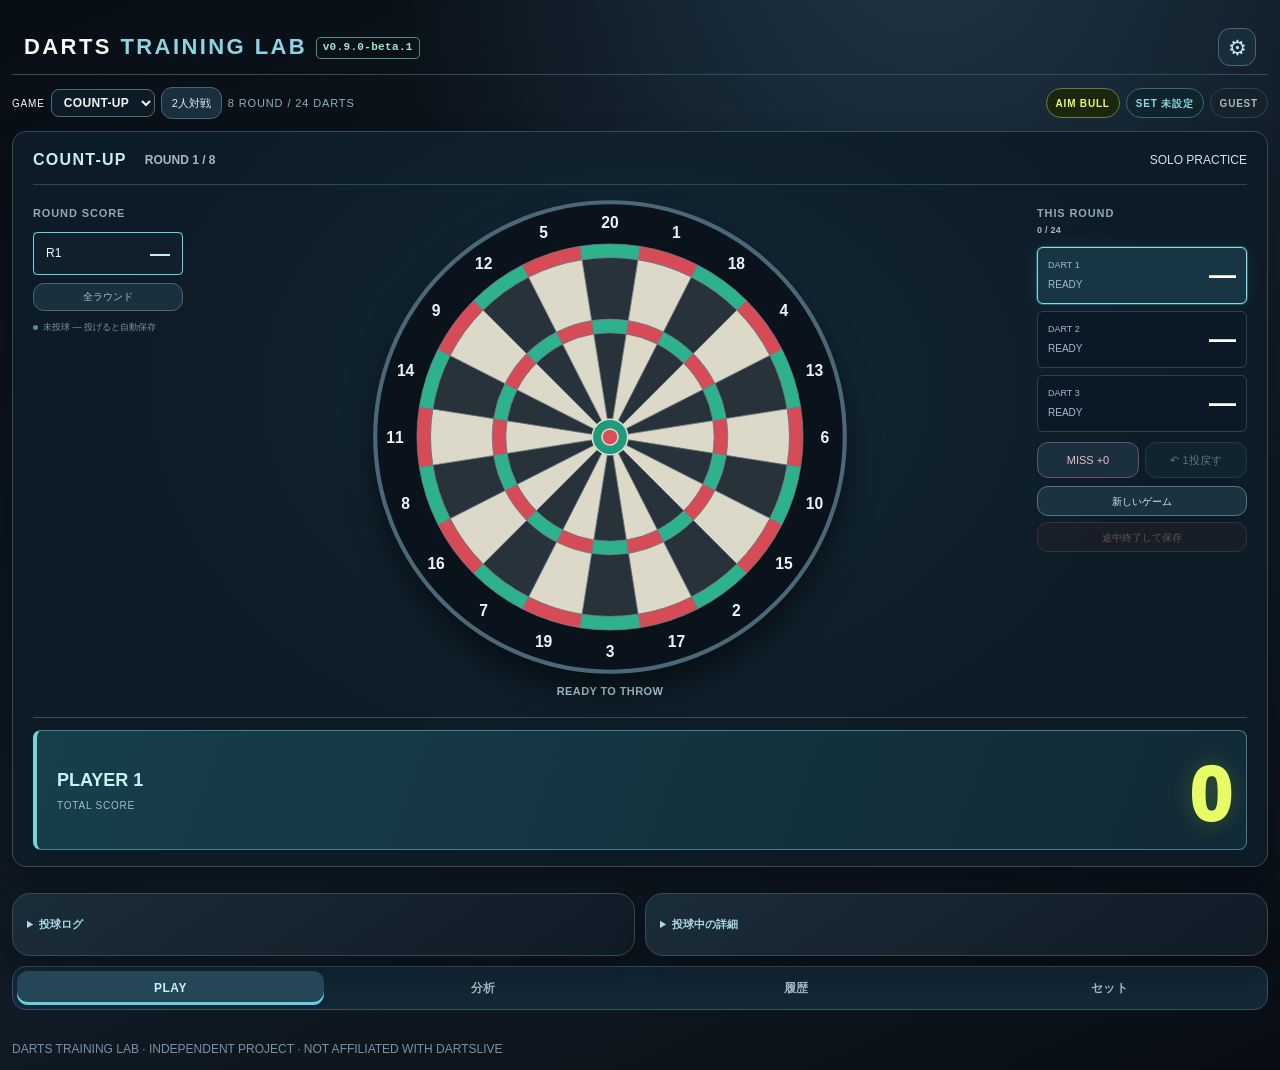
==== commit 7df5c604: "feat: add standard cricket for solo practice and local matches Cricket covers 15-20 and BULL (outer " ====
--- a/index.html
+++ b/index.html
@@ -1,16 +1,16 @@
 <!doctype html>
 <html lang="ja"><head><meta charset="utf-8"><meta name="viewport" content="width=device-width,initial-scale=1,viewport-fit=cover"><link rel="manifest" href="manifest.webmanifest"><link rel="apple-touch-icon" href="assets/apple-touch-icon.png"><meta name="theme-color" content="#0C131A"><meta name="apple-mobile-web-app-capable" content="yes"><meta name="mobile-web-app-capable" content="yes"><meta name="apple-mobile-web-app-title" content="DARTS LAB"><meta name="apple-mobile-web-app-status-bar-style" content="black">
 <title>DARTS TRAINING LAB — Practice Intelligence</title>
-<link rel="stylesheet" href="styles.css?v=0800-beta1"></head><body><div id="gameFx" class="game-fx" aria-hidden="true"><canvas id="pixelFx" width="160" height="90" aria-hidden="true"></canvas><div class="game-fx-title" id="gameFxTitle"></div><div class="game-fx-sub" id="gameFxSub"></div></div><div id="startupFx" class="startup-fx" aria-hidden="true"><div class="startup-fx-content"><div class="startup-fx-kicker">PRACTICE INTELLIGENCE SYSTEM</div><div class="startup-fx-logo">DARTS <span>TRAINING LAB</span></div><div class="startup-fx-bar"></div><div class="startup-fx-caption">READY TO THROW</div></div></div><div class="shell">
-<header class="top"><div><div class="eyebrow">PRACTICE INTELLIGENCE SYSTEM</div><div class="brand">DARTS <span>TRAINING LAB</span> <small id="appVersion" style="display:inline-block;vertical-align:middle;font:700 11px/1.4 monospace;letter-spacing:.03em;color:#9fe6cf;border:1px solid #528f7e;border-radius:5px;padding:2px 6px;white-space:nowrap">v0.8.0-beta.1</small></div><div class="tiny muted">投げるほど、自分の強みと弱点が見えてくる。</div></div><div class="header-tools"><button class="settings-icon" data-tab="settings" aria-label="設定を開く" title="設定">⚙</button></div></header>
+<link rel="stylesheet" href="styles.css?v=0900-beta1"></head><body><div id="gameFx" class="game-fx" aria-hidden="true"><canvas id="pixelFx" width="160" height="90" aria-hidden="true"></canvas><div class="game-fx-title" id="gameFxTitle"></div><div class="game-fx-sub" id="gameFxSub"></div></div><div id="startupFx" class="startup-fx" aria-hidden="true"><div class="startup-fx-content"><div class="startup-fx-kicker">PRACTICE INTELLIGENCE SYSTEM</div><div class="startup-fx-logo">DARTS <span>TRAINING LAB</span></div><div class="startup-fx-bar"></div><div class="startup-fx-caption">READY TO THROW</div></div></div><div class="shell">
+<header class="top"><div><div class="eyebrow">PRACTICE INTELLIGENCE SYSTEM</div><div class="brand">DARTS <span>TRAINING LAB</span> <small id="appVersion" style="display:inline-block;vertical-align:middle;font:700 11px/1.4 monospace;letter-spacing:.03em;color:#9fe6cf;border:1px solid #528f7e;border-radius:5px;padding:2px 6px;white-space:nowrap">v0.9.0-beta.1</small></div><div class="tiny muted">投げるほど、自分の強みと弱点が見えてくる。</div></div><div class="header-tools"><button class="settings-icon" data-tab="settings" aria-label="設定を開く" title="設定">⚙</button></div></header>
 
 
 <section class="page active arena-page" id="play">
-<div class="arena-toolbar"><div class="play-heading"><label class="game-picker">GAME <select id="gameSelect" aria-label="ゲームを選択"><option value="countup">COUNT-UP</option><option value="501">501 / 01</option><option value="301">301 / 01</option><option value="701">701 / 01</option></select></label><button type="button" class="match-setup" id="matchSetup">2人対戦</button><button type="button" class="match-setup hidden" id="soloMode">1人練習へ</button><span id="gameRules">8 ROUND / 24 DARTS</span></div><div class="play-chips"><button type="button" class="aim-chip" id="aimChip" aria-label="狙いを設定で変更">AIM BULL</button><button type="button" class="aim-chip chip-set" id="setChip" aria-label="使うセットを切り替え">SET —</button><button type="button" class="aim-chip chip-auth" id="authChip" aria-label="ログイン状態">GUEST</button><button type="button" class="arena-settings" data-tab="settings" aria-label="設定を開く">⚙</button></div></div>
+<div class="arena-toolbar"><div class="play-heading"><label class="game-picker">GAME <select id="gameSelect" aria-label="ゲームを選択"><option value="countup">COUNT-UP</option><option value="501">501 / 01</option><option value="301">301 / 01</option><option value="701">701 / 01</option><option value="cricket">CRICKET</option></select></label><button type="button" class="match-setup" id="matchSetup">2人対戦</button><button type="button" class="match-setup hidden" id="soloMode">1人練習へ</button><span id="gameRules">8 ROUND / 24 DARTS</span></div><div class="play-chips"><button type="button" class="aim-chip" id="aimChip" aria-label="狙いを設定で変更">AIM BULL</button><button type="button" class="aim-chip chip-set" id="setChip" aria-label="使うセットを切り替え">SET —</button><button type="button" class="aim-chip chip-auth" id="authChip" aria-label="ログイン状態">GUEST</button><button type="button" class="arena-settings" data-tab="settings" aria-label="設定を開く">⚙</button></div></div>
 <article class="panel arena-stage">
  <div class="arena-topline"><strong id="arenaGameTitle">COUNT-UP</strong><strong id="roundlabel">ROUND 1 / 8</strong><span id="arenaTurnName">SOLO PRACTICE</span></div>
  <div class="arena-layout">
-  <aside class="arena-rounds"><h3>ROUND SCORE</h3><div class="rounds" id="rounds"></div><button type="button" id="toggleRounds" aria-expanded="false">全ラウンド</button><div class="save-indicator" id="saveIndicator" role="status" aria-live="polite"><span class="save-dot"></span><span id="saveText">保存状態を確認中</span></div></aside>
+  <aside class="arena-rounds"><div class="cricket-board hidden" id="cricketBoard" aria-label="クリケットのマーク"></div><h3 id="roundsTitle">ROUND SCORE</h3><div class="rounds" id="rounds"></div><button type="button" id="toggleRounds" aria-expanded="false">全ラウンド</button><div class="save-indicator" id="saveIndicator" role="status" aria-live="polite"><span class="save-dot"></span><span id="saveText">保存状態を確認中</span></div></aside>
   <div class="arena-board"><div class="board" id="board"></div><div class="toast" id="toast" role="status">READY TO THROW</div><div class="turn-change hidden" id="turnChange" role="status"><strong id="nextPlayerName"></strong><button type="button" class="primary" id="confirmTurn">交代して投げる</button><span class="tiny muted">200SのCHANGEでも交代できます</span></div><div class="round-break hidden" id="roundBreak" role="dialog" aria-label="次のラウンドへ"><div class="cool-card"><div class="cool-kicker">NEXT ROUND</div><div class="cool-praise" id="roundBreakPraise">NICE ONE!</div><canvas id="coolPixel" class="cool-pixel" width="128" height="60" aria-hidden="true"></canvas><div class="cool-ring"><span id="roundBreakCountdown">8</span><svg viewBox="0 0 120 120" aria-hidden="true"><circle class="cool-track" cx="60" cy="60" r="51"/><circle class="cool-progress" cx="60" cy="60" r="51"/></svg></div><div class="cool-round" id="roundBreakLabel">ROUND CLEAR</div><strong class="cool-score" id="roundBreakScore">+0</strong><button id="skipRoundBreak" type="button">SKIP <span aria-hidden="true">›</span></button></div></div></div>
   <aside class="arena-turn"><h3>THIS ROUND <span class="muted" id="progress">0 / 24</span></h3><div class="throws" id="throws"></div><div class="arena-main-actions"><button id="miss">MISS +0</button><button id="undo">↶ 1投戻す</button></div><div class="arena-game-actions"><button id="newgame">新しいゲーム</button><button id="endgame" class="warn">途中終了して保存</button></div></aside>
  </div>
@@ -18,7 +18,7 @@
 </article>
 <article class="panel hidden resultpanel" id="resultpanel"><div class="eyebrow">GAME COMPLETE / REVIEW</div><h3>ゲーム終了！</h3><p class="tiny muted" id="resultCaption">24投完了。スコアを確認して記録を確定してください。</p><div class="resultscore" id="resultscore">0</div><div id="resultCompare"></div><div class="flex"><span class="pill">BULL <strong id="resultbull">0 / 24</strong></span><span class="tiny muted">修正する場合は「1投戻す」</span></div><div class="actions"><button class="primary" id="saveResult">このスコアを保存して結果を見る →</button></div></article>
 <div class="arena-extras"><details class="panel play-extra"><summary>投球ログ</summary><h3>THROW LOG</h3><div class="minirows"><table><thead><tr><th>投球</th><th>着弾</th><th>得点</th></tr></thead><tbody id="throwlog"></tbody></table></div></details><details class="panel play-extra"><summary>投球中の詳細</summary><h3>LIVE ANALYTICS</h3><div id="livebull"></div></details></div>
-<div class="sheet hidden" id="matchSheet" role="dialog" aria-label="2人対戦の準備"><div class="sheet-box"><h3>2 PLAYER / LOCAL MATCH</h3><form id="matchForm"><p class="tiny muted">そのまま開始できます。名前やアカウントは変更できます。</p><div class="grid cols2"><label>プレーヤー1（先攻）<select id="playerOneIdentity" aria-label="プレーヤー1のアカウント"><option value="guest">ゲスト</option></select><input id="playerOneName" required maxlength="20" autocomplete="off" placeholder="名前を入力"></label><label>プレーヤー2<select id="playerTwoIdentity" aria-label="プレーヤー2のアカウント"><option value="guest">ゲスト</option></select><input id="playerTwoName" required maxlength="20" autocomplete="off" placeholder="名前を入力"></label></div><p class="tiny muted" id="matchAccountHint"></p><label class="match-start">開始点<select id="matchStartScore"><option value="501">501</option><option value="301">301</option><option value="701">701</option></select></label><p class="tiny muted">ブル50点 · オープンアウト · 各20ラウンド。先に0にした人の勝ち。</p><p class="tiny" id="matchNameError" role="status"></p><button type="submit" class="primary">この2人で対戦を始める</button></form><button type="button" class="sheet-item sheet-close" data-close-sheet>閉じる</button></div></div>
+<div class="sheet hidden" id="matchSheet" role="dialog" aria-label="2人対戦の準備"><div class="sheet-box"><h3>2 PLAYER / LOCAL MATCH</h3><form id="matchForm"><p class="tiny muted">そのまま開始できます。名前やアカウントは変更できます。</p><div class="grid cols2"><label>プレーヤー1（先攻）<select id="playerOneIdentity" aria-label="プレーヤー1のアカウント"><option value="guest">ゲスト</option></select><input id="playerOneName" required maxlength="20" autocomplete="off" placeholder="名前を入力"></label><label>プレーヤー2<select id="playerTwoIdentity" aria-label="プレーヤー2のアカウント"><option value="guest">ゲスト</option></select><input id="playerTwoName" required maxlength="20" autocomplete="off" placeholder="名前を入力"></label></div><p class="tiny muted" id="matchAccountHint"></p><label class="match-start">ゲーム<select id="matchStartScore"><option value="501">501</option><option value="301">301</option><option value="701">701</option><option value="cricket">CRICKET</option></select></label><p class="tiny muted" id="matchRules">ブル50点 · オープンアウト · 各20ラウンド。先に0にした人の勝ち。</p><p class="tiny" id="matchNameError" role="status"></p><button type="submit" class="primary">この2人で対戦を始める</button></form><button type="button" class="sheet-item sheet-close" data-close-sheet>閉じる</button></div></div>
 <div class="sheet hidden" id="accountSheet" role="dialog" aria-label="プレイヤー"><div class="sheet-box"><h3>PLAYER</h3><article class="panel" id="profilePanel" style="margin-top:16px"><h3>ユーザー名</h3><div class="grid cols2" style="margin-top:10px"><label>ニックネーム<input id="myNick" maxlength="32" placeholder="ゲストでもOK"></label></div><p class="tiny muted">練習記録に表示するニックネームです。</p></article><article class="panel" id="cloudPanel" style="margin-top:16px"><h3>CLOUD SYNC <span class="tiny muted">GOOGLE</span></h3><div class="tiny muted" id="cloudStatus">OFF</div><div class="actions"><button type="button" id="cloudLogin">Googleでログイン</button><button type="button" id="cloudSync" class="hidden">SYNC NOW</button><button type="button" id="cloudLogout" class="hidden">ログアウト</button></div><p class="tiny muted">ログインすると、履歴とMY DARTSがクラウドに保存され、他の端末と同期されます。ログインしなくても使えます。</p></article><button type="button" class="sheet-item sheet-close" data-close-sheet>閉じる</button></div></div>
 <div class="sheet hidden" id="aimSheet" role="dialog" aria-label="狙い"><div class="sheet-box"><article class="panel aim-settings"><h3>狙い / AIM TARGET</h3><div class="flex"><select id="aimSelect" aria-label="狙い"></select></div><p class="tiny muted">変更した後の投球から、この狙いで記録されます。それまでの記録はブル狙いとして扱います。分析は、狙いごとに分けて見られます。</p></article><button type="button" class="sheet-item sheet-close" data-close-sheet>閉じる</button></div></div>
 </section>
@@ -56,6 +56,7 @@
 <script src="ui/my-darts.js" defer></script>
 <script src="ui/catalog.js" defer></script>
 <script src="game/zero-one.js" defer></script>
+<script src="game/cricket.js" defer></script>
 <script src="game/rules.js" defer></script>
 <script src="audio/sound.js" defer></script>
 <script src="audio/effects.js" defer></script>
@@ -72,8 +73,9 @@
 <script src="ui/help.js" defer></script>
 <script src="ui/match-accounts.js" defer></script>
 <script src="ui/zero-one.js" defer></script>
+<script src="ui/cricket.js" defer></script>
 <script src="ui/render.js" defer></script>
 <script src="storage/backup.js" defer></script>
 <script src="ui/events.js" defer></script>
 <script src="board/input.js" defer></script>
-<script src="app.js?v=0800-beta1" defer></script></body></html>
+<script src="app.js?v=0900-beta1" defer></script></body></html>
--- a/styles.css
+++ b/styles.css
@@ -592,3 +592,14 @@
  #play.arena-page .cool-praise{font-size:20px!important}
  #play.arena-page .cool-card button{min-height:30px;margin-top:3px}
 }
+/* v0.9.0 — cricket mark board (15-20 / BULL) */
+.cricket-board{display:grid;gap:3px;margin:0 0 12px}
+.ck-row{display:grid;grid-template-columns:1fr 46px 1fr;align-items:center;min-height:27px;border-radius:5px;background:#101f2b;font-variant-numeric:tabular-nums}
+.cricket-board.solo .ck-row{grid-template-columns:52px 1fr}
+.ck-row b{text-align:center;font-size:15px;color:#e7f6fb;letter-spacing:.02em}
+.ck-mark{text-align:center;font-size:19px;font-weight:900;line-height:1}
+.ck-mark.p1{color:#ef8f9a}.ck-mark.p2{color:#7cc6ec}.cricket-board.solo .ck-mark{color:#efff8a}
+.ck-mark.closed{text-shadow:0 0 10px currentColor}
+.ck-row.dead{opacity:.38}.ck-row.dead b{text-decoration:line-through}
+#board .hit.cricket-off{opacity:.28}
+@media(orientation:landscape) and (max-height:560px){.cricket-board{gap:2px;margin-bottom:4px}.ck-row{min-height:19px}.ck-row b{font-size:11px}.ck-mark{font-size:13px}#play.arena-page.is-cricket #rounds,#play.arena-page.is-cricket #toggleRounds,#play.arena-page.is-cricket #roundsTitle{display:none}}
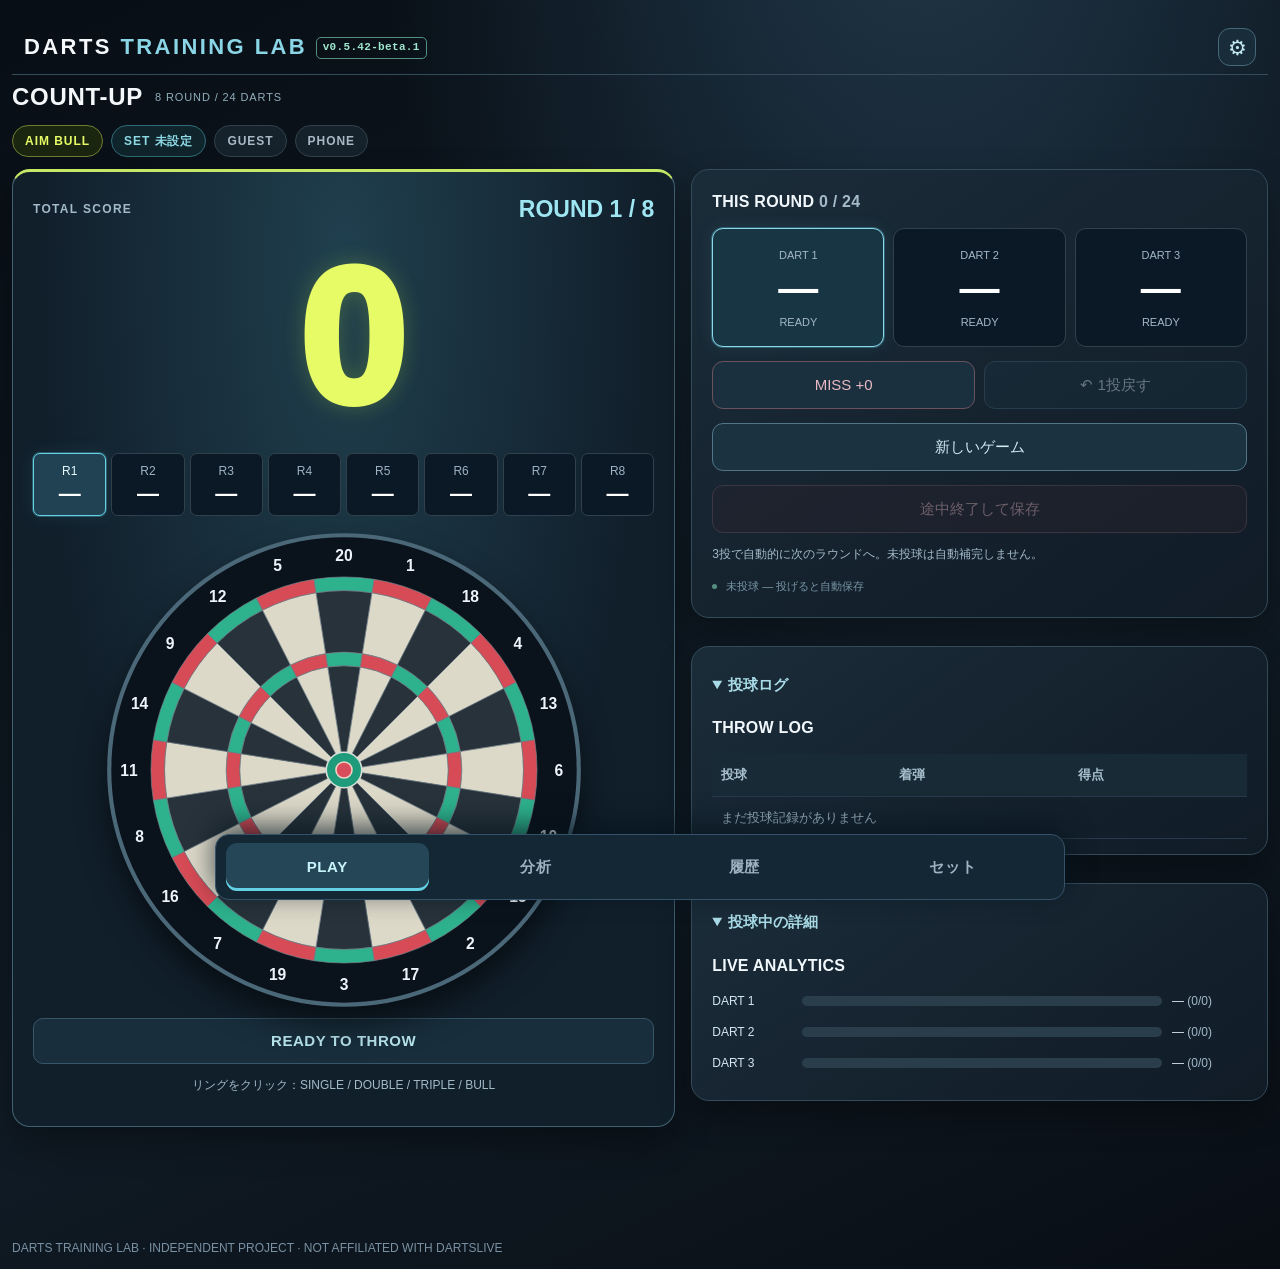
==== commit ae466629: "スマホ連携（PHONE LINK）を追加：投擲ウォッチャーから届いた投擲をPLAYにリアルタイム反映 - PLAY の PHONE チップ → 連携コード（8文字）発行、受信ログ、PLAYに反映 ON" ====
--- a/index.html
+++ b/index.html
@@ -1,29 +1,13 @@
 <!doctype html>
 <html lang="ja"><head><meta charset="utf-8"><meta name="viewport" content="width=device-width,initial-scale=1,viewport-fit=cover"><link rel="manifest" href="manifest.webmanifest"><link rel="apple-touch-icon" href="assets/apple-touch-icon.png"><meta name="theme-color" content="#0C131A"><meta name="apple-mobile-web-app-capable" content="yes"><meta name="mobile-web-app-capable" content="yes"><meta name="apple-mobile-web-app-title" content="DARTS LAB"><meta name="apple-mobile-web-app-status-bar-style" content="black">
 <title>DARTS TRAINING LAB — Practice Intelligence</title>
-<link rel="stylesheet" href="styles.css?v=0900-beta1"></head><body><div id="gameFx" class="game-fx" aria-hidden="true"><canvas id="pixelFx" width="160" height="90" aria-hidden="true"></canvas><div class="game-fx-title" id="gameFxTitle"></div><div class="game-fx-sub" id="gameFxSub"></div></div><div id="startupFx" class="startup-fx" aria-hidden="true"><div class="startup-fx-content"><div class="startup-fx-kicker">PRACTICE INTELLIGENCE SYSTEM</div><div class="startup-fx-logo">DARTS <span>TRAINING LAB</span></div><div class="startup-fx-bar"></div><div class="startup-fx-caption">READY TO THROW</div></div></div><div class="shell">
-<header class="top"><div><div class="eyebrow">PRACTICE INTELLIGENCE SYSTEM</div><div class="brand">DARTS <span>TRAINING LAB</span> <small id="appVersion" style="display:inline-block;vertical-align:middle;font:700 11px/1.4 monospace;letter-spacing:.03em;color:#9fe6cf;border:1px solid #528f7e;border-radius:5px;padding:2px 6px;white-space:nowrap">v0.9.0-beta.1</small></div><div class="tiny muted">投げるほど、自分の強みと弱点が見えてくる。</div></div><div class="header-tools"><button class="settings-icon" data-tab="settings" aria-label="設定を開く" title="設定">⚙</button></div></header>
+<link rel="stylesheet" href="styles.css?v=0542"></head><body><div id="gameFx" class="game-fx" aria-hidden="true"><canvas id="pixelFx" width="160" height="90" aria-hidden="true"></canvas><div class="game-fx-title" id="gameFxTitle"></div><div class="game-fx-sub" id="gameFxSub"></div></div><div id="startupFx" class="startup-fx" aria-hidden="true"><div class="startup-fx-content"><div class="startup-fx-kicker">PRACTICE INTELLIGENCE SYSTEM</div><div class="startup-fx-logo">DARTS <span>TRAINING LAB</span></div><div class="startup-fx-bar"></div><div class="startup-fx-caption">READY TO THROW</div></div></div><div class="shell">
+<header class="top"><div><div class="eyebrow">PRACTICE INTELLIGENCE SYSTEM</div><div class="brand">DARTS <span>TRAINING LAB</span> <small id="appVersion" style="display:inline-block;vertical-align:middle;font:700 11px/1.4 monospace;letter-spacing:.03em;color:#9fe6cf;border:1px solid #528f7e;border-radius:5px;padding:2px 6px;white-space:nowrap">v0.5.42-beta.1</small></div><div class="tiny muted">投げるほど、自分の強みと弱点が見えてくる。</div></div><div class="header-tools"><button class="settings-icon" data-tab="settings" aria-label="設定を開く" title="設定">⚙</button></div></header>
 
 
-<section class="page active arena-page" id="play">
-<div class="arena-toolbar"><div class="play-heading"><label class="game-picker">GAME <select id="gameSelect" aria-label="ゲームを選択"><option value="countup">COUNT-UP</option><option value="501">501 / 01</option><option value="301">301 / 01</option><option value="701">701 / 01</option><option value="cricket">CRICKET</option></select></label><button type="button" class="match-setup" id="matchSetup">2人対戦</button><button type="button" class="match-setup hidden" id="soloMode">1人練習へ</button><span id="gameRules">8 ROUND / 24 DARTS</span></div><div class="play-chips"><button type="button" class="aim-chip" id="aimChip" aria-label="狙いを設定で変更">AIM BULL</button><button type="button" class="aim-chip chip-set" id="setChip" aria-label="使うセットを切り替え">SET —</button><button type="button" class="aim-chip chip-auth" id="authChip" aria-label="ログイン状態">GUEST</button><button type="button" class="arena-settings" data-tab="settings" aria-label="設定を開く">⚙</button></div></div>
-<article class="panel arena-stage">
- <div class="arena-topline"><strong id="arenaGameTitle">COUNT-UP</strong><strong id="roundlabel">ROUND 1 / 8</strong><span id="arenaTurnName">SOLO PRACTICE</span></div>
- <div class="arena-layout">
-  <aside class="arena-rounds"><div class="cricket-board hidden" id="cricketBoard" aria-label="クリケットのマーク"></div><h3 id="roundsTitle">ROUND SCORE</h3><div class="rounds" id="rounds"></div><button type="button" id="toggleRounds" aria-expanded="false">全ラウンド</button><div class="save-indicator" id="saveIndicator" role="status" aria-live="polite"><span class="save-dot"></span><span id="saveText">保存状態を確認中</span></div></aside>
-  <div class="arena-board"><div class="board" id="board"></div><div class="toast" id="toast" role="status">READY TO THROW</div><div class="turn-change hidden" id="turnChange" role="status"><strong id="nextPlayerName"></strong><button type="button" class="primary" id="confirmTurn">交代して投げる</button><span class="tiny muted">200SのCHANGEでも交代できます</span></div><div class="round-break hidden" id="roundBreak" role="dialog" aria-label="次のラウンドへ"><div class="cool-card"><div class="cool-kicker">NEXT ROUND</div><div class="cool-praise" id="roundBreakPraise">NICE ONE!</div><canvas id="coolPixel" class="cool-pixel" width="128" height="60" aria-hidden="true"></canvas><div class="cool-ring"><span id="roundBreakCountdown">8</span><svg viewBox="0 0 120 120" aria-hidden="true"><circle class="cool-track" cx="60" cy="60" r="51"/><circle class="cool-progress" cx="60" cy="60" r="51"/></svg></div><div class="cool-round" id="roundBreakLabel">ROUND CLEAR</div><strong class="cool-score" id="roundBreakScore">+0</strong><button id="skipRoundBreak" type="button">SKIP <span aria-hidden="true">›</span></button></div></div></div>
-  <aside class="arena-turn"><h3>THIS ROUND <span class="muted" id="progress">0 / 24</span></h3><div class="throws" id="throws"></div><div class="arena-main-actions"><button id="miss">MISS +0</button><button id="undo">↶ 1投戻す</button></div><div class="arena-game-actions"><button id="newgame">新しいゲーム</button><button id="endgame" class="warn">途中終了して保存</button></div></aside>
- </div>
- <div class="arena-score-dock"><div class="score-stage"><div class="solo-player"><span id="soloPlayerName">PLAYER 1</span><span class="muted" id="scoreCaption">TOTAL SCORE</span></div><div id="checkoutHome"><aside class="checkout-guide hidden" id="checkoutGuide" aria-live="polite" aria-label="上がり方の候補（順不同）" title="順不同 · S:シングル / D:ダブル / T:トリプル / BULL:50点"><h3 id="checkoutTitle">CHECKOUT</h3><div class="checkout-routes" id="checkoutRoutes"></div></aside></div><div class="bigscore" id="score" aria-live="polite">0</div></div><div class="match-players hidden" id="matchPlayers" aria-label="2人の残点"></div></div>
-</article>
-<article class="panel hidden resultpanel" id="resultpanel"><div class="eyebrow">GAME COMPLETE / REVIEW</div><h3>ゲーム終了！</h3><p class="tiny muted" id="resultCaption">24投完了。スコアを確認して記録を確定してください。</p><div class="resultscore" id="resultscore">0</div><div id="resultCompare"></div><div class="flex"><span class="pill">BULL <strong id="resultbull">0 / 24</strong></span><span class="tiny muted">修正する場合は「1投戻す」</span></div><div class="actions"><button class="primary" id="saveResult">このスコアを保存して結果を見る →</button></div></article>
-<div class="arena-extras"><details class="panel play-extra"><summary>投球ログ</summary><h3>THROW LOG</h3><div class="minirows"><table><thead><tr><th>投球</th><th>着弾</th><th>得点</th></tr></thead><tbody id="throwlog"></tbody></table></div></details><details class="panel play-extra"><summary>投球中の詳細</summary><h3>LIVE ANALYTICS</h3><div id="livebull"></div></details></div>
-<div class="sheet hidden" id="matchSheet" role="dialog" aria-label="2人対戦の準備"><div class="sheet-box"><h3>2 PLAYER / LOCAL MATCH</h3><form id="matchForm"><p class="tiny muted">そのまま開始できます。名前やアカウントは変更できます。</p><div class="grid cols2"><label>プレーヤー1（先攻）<select id="playerOneIdentity" aria-label="プレーヤー1のアカウント"><option value="guest">ゲスト</option></select><input id="playerOneName" required maxlength="20" autocomplete="off" placeholder="名前を入力"></label><label>プレーヤー2<select id="playerTwoIdentity" aria-label="プレーヤー2のアカウント"><option value="guest">ゲスト</option></select><input id="playerTwoName" required maxlength="20" autocomplete="off" placeholder="名前を入力"></label></div><p class="tiny muted" id="matchAccountHint"></p><label class="match-start">ゲーム<select id="matchStartScore"><option value="501">501</option><option value="301">301</option><option value="701">701</option><option value="cricket">CRICKET</option></select></label><p class="tiny muted" id="matchRules">ブル50点 · オープンアウト · 各20ラウンド。先に0にした人の勝ち。</p><p class="tiny" id="matchNameError" role="status"></p><button type="submit" class="primary">この2人で対戦を始める</button></form><button type="button" class="sheet-item sheet-close" data-close-sheet>閉じる</button></div></div>
-<div class="sheet hidden" id="accountSheet" role="dialog" aria-label="プレイヤー"><div class="sheet-box"><h3>PLAYER</h3><article class="panel" id="profilePanel" style="margin-top:16px"><h3>ユーザー名</h3><div class="grid cols2" style="margin-top:10px"><label>ニックネーム<input id="myNick" maxlength="32" placeholder="ゲストでもOK"></label></div><p class="tiny muted">練習記録に表示するニックネームです。</p></article><article class="panel" id="cloudPanel" style="margin-top:16px"><h3>CLOUD SYNC <span class="tiny muted">GOOGLE</span></h3><div class="tiny muted" id="cloudStatus">OFF</div><div class="actions"><button type="button" id="cloudLogin">Googleでログイン</button><button type="button" id="cloudSync" class="hidden">SYNC NOW</button><button type="button" id="cloudLogout" class="hidden">ログアウト</button></div><p class="tiny muted">ログインすると、履歴とMY DARTSがクラウドに保存され、他の端末と同期されます。ログインしなくても使えます。</p></article><button type="button" class="sheet-item sheet-close" data-close-sheet>閉じる</button></div></div>
-<div class="sheet hidden" id="aimSheet" role="dialog" aria-label="狙い"><div class="sheet-box"><article class="panel aim-settings"><h3>狙い / AIM TARGET</h3><div class="flex"><select id="aimSelect" aria-label="狙い"></select></div><p class="tiny muted">変更した後の投球から、この狙いで記録されます。それまでの記録はブル狙いとして扱います。分析は、狙いごとに分けて見られます。</p></article><button type="button" class="sheet-item sheet-close" data-close-sheet>閉じる</button></div></div>
-</section>
-<section class="page" id="history"><div class="eyebrow">PRACTICE ARCHIVE</div><h1 class="section-title">スコア・結果</h1><p class="lead">まず最新のスコアを確認。過去の詳細もここから。</p><div class="grid cols2 result-actions"><button class="primary" id="againFromHistory">もう1ゲーム投げる →</button><button id="analyseFromHistory">分析を見る →</button></div><article class="panel latest-result"><div class="eyebrow">LATEST GAME</div><div id="savedNotice" class="saved-notice hidden" role="status">✓ ゲーム記録を保存しました</div><div id="latestResult" aria-live="polite">まだ記録がありません</div></article><details class="result-archive"><summary>過去のスコア一覧を開く</summary><article class="panel"><div class="minirows" style="max-height:420px"><table><thead><tr><th>日時</th><th>状態</th><th>得点 / 残点</th><th>ブル</th><th>投数</th><th>詳細</th></tr></thead><tbody id="sessions"></tbody></table></div></article></details><article class="panel" style="margin-top:16px"><h3>投球詳細</h3><div id="sessiondetail" class="muted">履歴の「詳細」を押してください。</div></article></section>
-<section class="page" id="analysis"><div class="eyebrow">DARTS INTELLIGENCE</div><h1 class="section-title">PERFORMANCE</h1><p class="tiny muted">COUNT-UP ANALYSIS · 01の投球は履歴で確認できます。</p>
+<section class="page active" id="play"><div class="play-heading"><strong>COUNT-UP</strong><span>8 ROUND / 24 DARTS</span></div><div class="play-chips"><button type="button" class="aim-chip" id="aimChip" aria-label="狙いを設定で変更">AIM BULL</button><button type="button" class="aim-chip chip-set" id="setChip" aria-label="使うセットを切り替え">SET —</button><button type="button" class="aim-chip chip-auth" id="authChip" aria-label="ログイン状態">GUEST</button><button type="button" class="aim-chip chip-phone" id="phoneChip" aria-label="スマホ連携">PHONE</button></div><div class="grid playgrid"><article class="panel"><div class="playmeta"><span class="muted">TOTAL SCORE</span><strong id="roundlabel">ROUND 1 / 8</strong></div><div class="bigscore" id="score" aria-live="polite">0</div><div class="rounds" id="rounds"></div><div class="round-break hidden" id="roundBreak" role="dialog" aria-label="次のラウンドへ"><div class="cool-card"><div class="cool-kicker">NEXT ROUND</div><div class="cool-praise" id="roundBreakPraise">NICE ONE!</div><canvas id="coolPixel" class="cool-pixel" width="128" height="60" aria-hidden="true"></canvas><div class="cool-ring"><span id="roundBreakCountdown">8</span><svg viewBox="0 0 120 120" aria-hidden="true"><circle class="cool-track" cx="60" cy="60" r="51"/><circle class="cool-progress" cx="60" cy="60" r="51"/></svg></div><div class="cool-round" id="roundBreakLabel">ROUND CLEAR</div><strong class="cool-score" id="roundBreakScore">+0</strong><button id="skipRoundBreak" type="button">SKIP <span aria-hidden="true">›</span></button></div></div><div class="board" id="board"></div><div class="toast" id="toast" role="status">READY TO THROW</div><p class="tiny muted" style="text-align:center">リングをクリック：SINGLE / DOUBLE / TRIPLE / BULL</p></article><div class="grid play-sidebar"><article class="panel"><h3>THIS ROUND <span class="muted" id="progress">0 / 24</span></h3><div class="throws" id="throws"></div><div class="actions"><button id="miss">MISS +0</button><button id="undo">↶ 1投戻す</button></div><div class="actions"><button id="newgame">新しいゲーム</button></div><div class="actions"><button id="endgame" class="warn">途中終了して保存</button></div><p class="tiny muted">3投で自動的に次のラウンドへ。未投球は自動補完しません。</p><div class="save-indicator" id="saveIndicator" role="status" aria-live="polite"><span class="save-dot"></span><span id="saveText">保存状態を確認中</span></div></article><details class="panel play-extra" open><summary>投球ログ</summary><h3>THROW LOG</h3><div class="minirows"><table><thead><tr><th>投球</th><th>着弾</th><th>得点</th></tr></thead><tbody id="throwlog"></tbody></table></div></details><details class="panel play-extra" open><summary>投球中の詳細</summary><h3>LIVE ANALYTICS</h3><div id="livebull"></div></details></div></div><article class="panel hidden resultpanel" id="resultpanel"><div class="eyebrow">GAME COMPLETE / REVIEW</div><h3>ゲーム終了！</h3><p class="tiny muted">24投完了。スコアを確認して記録を確定してください。</p><div class="resultscore" id="resultscore">0</div><div id="resultCompare"></div><div class="flex"><span class="pill">BULL <strong id="resultbull">0 / 24</strong></span><span class="tiny muted">修正する場合は「1投戻す」</span></div><div class="actions"><button class="primary" id="saveResult">このスコアを保存して結果を見る →</button></div></article><div class="sheet hidden" id="accountSheet" role="dialog" aria-label="プレイヤー"><div class="sheet-box"><h3>PLAYER</h3><article class="panel" id="profilePanel" style="margin-top:16px"><h3>ユーザー名</h3><div class="grid cols2" style="margin-top:10px"><label>ニックネーム<input id="myNick" maxlength="32" placeholder="ゲストでもOK"></label></div><p class="tiny muted">練習記録に表示するニックネームです。</p></article><article class="panel" id="cloudPanel" style="margin-top:16px"><h3>CLOUD SYNC <span class="tiny muted">GOOGLE</span></h3><div class="tiny muted" id="cloudStatus">OFF</div><div class="actions"><button type="button" id="cloudLogin">Googleでログイン</button><button type="button" id="cloudSync" class="hidden">SYNC NOW</button><button type="button" id="cloudLogout" class="hidden">ログアウト</button></div><p class="tiny muted">ログインすると、履歴とMY DARTSがクラウドに保存され、他の端末と同期されます。ログインしなくても使えます。</p></article><button type="button" class="sheet-item sheet-close" data-close-sheet>閉じる</button></div></div><div class="sheet hidden" id="phoneSheet" role="dialog" aria-label="スマホ連携"><div class="sheet-box"><article class="panel" id="phonePanel"><h3>PHONE LINK <span class="tiny muted">スマホ連携</span></h3><div class="phone-code" id="phoneCode">----</div><div class="tiny muted" id="phoneStatus" role="status" aria-live="polite">OFF</div><div class="actions"><button type="button" class="primary" id="phoneStart">連携コードを発行</button><button type="button" id="phoneStop" class="hidden">連携を止める</button></div><label class="tiny phone-toggle"><input type="checkbox" id="phoneToPlay" checked> 届いた投擲をPLAYに反映（COUNT-UP）</label><div class="phone-last" id="phoneLast" aria-live="polite">—</div><pre class="log" id="phoneLog">まだ届いていません</pre><p class="tiny muted">スマホの「投擲ウォッチャー」にこのコードを入力。公式アプリで投げた場所がここに届きます。COUNT-UP以外を投げるときは反映をOFFに。</p></article><button type="button" class="sheet-item sheet-close" data-close-sheet>閉じる</button></div></div><div class="sheet hidden" id="aimSheet" role="dialog" aria-label="狙い"><div class="sheet-box"><article class="panel aim-settings"><h3>狙い / AIM TARGET</h3><div class="flex"><select id="aimSelect" aria-label="狙い"></select></div><p class="tiny muted">変更した後の投球から、この狙いで記録されます。それまでの記録はブル狙いとして扱います。分析は、狙いごとに分けて見られます。</p></article><button type="button" class="sheet-item sheet-close" data-close-sheet>閉じる</button></div></div></section>
+<section class="page" id="history"><div class="eyebrow">PRACTICE ARCHIVE</div><h1 class="section-title">スコア・結果</h1><p class="lead">まず最新のスコアを確認。過去の詳細もここから。</p><div class="grid cols2 result-actions"><button class="primary" id="againFromHistory">もう1ゲーム投げる →</button><button id="analyseFromHistory">分析を見る →</button></div><article class="panel latest-result"><div class="eyebrow">LATEST GAME</div><div id="savedNotice" class="saved-notice hidden" role="status">✓ 完走記録を保存しました</div><div id="latestResult" aria-live="polite">まだ記録がありません</div></article><details class="result-archive"><summary>過去のスコア一覧を開く</summary><article class="panel"><div class="minirows" style="max-height:420px"><table><thead><tr><th>日時</th><th>状態</th><th>得点</th><th>ブル</th><th>投数</th><th>詳細</th></tr></thead><tbody id="sessions"></tbody></table></div></article></details><article class="panel" style="margin-top:16px"><h3>投球詳細</h3><div id="sessiondetail" class="muted">履歴の「詳細」を押してください。</div></article></section>
+<section class="page" id="analysis"><div class="eyebrow">DARTS INTELLIGENCE</div><h1 class="section-title">PERFORMANCE</h1>
 <div class="analysis-periods" id="analysisPeriods" role="group" aria-label="分析するラウンド数"><button data-aim-period="1">1R</button><button data-aim-period="10" class="selected">10R</button><button data-aim-period="20">20R</button><button data-aim-period="all">ALL</button></div>
 <div class="analysis-scope" id="analysisScope">0R · 0 DARTS</div><div style="margin:10px 0 14px;padding:12px;border:1px solid #31414B;border-radius:10px;background:#15212B"><div id="roundTotal" style="font-size:16px;font-weight:bold">記録 0R ／ 分析対象 0R</div><details style="margin-top:8px"><summary style="cursor:pointer">ラウンドを確認・分析から除外</summary><p class="tiny muted">不要なラウンドは分析から除外できます。投球履歴は残り、いつでも元に戻せます。3投そろったラウンドが対象です。</p><div id="roundManager" style="max-height:300px;overflow:auto"></div></details></div><div class="aim-target-row hidden" id="analysisAim" role="group" aria-label="狙いで絞り込み"></div>
 <div class="grid cols4" id="metrics"></div>
@@ -50,32 +34,4 @@
 <article class="panel report-panel" id="reportPanel"><h3>COACH REPORT <span class="tiny muted">SELECTED PERIOD</span></h3><div class="report-note">AUTO · 数値をもとにルールで文章化します（AIモデルではありません）</div><div class="actions"><button class="primary" id="reportBtn" type="button">GENERATE REPORT</button><button id="reportCopy" class="hidden" type="button">COPY</button></div><div class="report-body hidden" id="reportBody" aria-live="polite"></div><div class="tiny muted" id="reportStatus" role="status"></div></article></section>
 <section class="page" id="setups"><div class="eyebrow">MY DARTS / BUILD YOUR SETUP</div><h1 class="section-title">マイセット</h1><p class="lead">バレル・フライト・シャフト・チップを組み合わせて、最大10セットまで保存できます。練習記録の保存先はこれまでと同じです。</p><article class="panel" id="myDartsPanel" style="margin-top:16px"><h3>MY DARTS <span class="tiny muted">最大10セット・登録なしでもOK</span></h3><div class="my-slots" id="mySlots" aria-label="登録セット10枠"></div><div class="my-edit-title" id="myEditTitle">新しいセットを登録</div><div class="grid cols2"><label>セット名<input id="mySetupName" maxlength="40" placeholder="例：お気に入りのLAZY"></label><label>バレルメーカー<select id="myBarrelBrand"></select></label></div><div style="margin-top:10px"><div style="border:1px solid #31414B;border-radius:10px;padding:12px"><b>モデルを探す・タップして登録</b><p class="tiny muted">選ぶと、セット名・重量・色が自動で入ります。</p><input id="myModelSearch" placeholder="モデル名・発売年で検索" style="width:100%;margin:6px 0"><div id="myModelResults" style="display:grid;grid-template-columns:repeat(auto-fit,minmax(180px,1fr));gap:7px;max-height:260px;overflow:auto"></div><div id="myModelInfo" class="tiny muted" style="margin-top:8px"></div></div></div><div class="grid cols2" style="margin-top:10px"><label>バレルモデル<input id="myBarrelModel" list="myBarrelCandidates" placeholder="モデル名・自由入力"><datalist id="myBarrelCandidates"></datalist></label><label>バレル形状<select id="myBarrelShape"><option>ストレート</option><option>トルピード</option><option>砲弾型</option><option>その他・不明</option></select></label><label>バレル重量(g)<input id="myBarrelWeight" type="number" min="0" max="60" step="0.1" placeholder="例：18"></label><label>バレル色<select id="myBarrelColor"></select></label></div><details class="my-more" open><summary>フライト・シャフト・チップ・メモ</summary><div class="grid cols2" style="margin-top:8px"><label>フライトメーカー<select id="myFlightBrand"><option>未指定</option><option>L-style</option><option>Fit Flight（COSMO DARTS）</option><option>TARGET</option><option>TRiNiDAD</option><option>Harrows</option><option>その他</option></select></label><label>フライト商品名<input id="myFlightModel" placeholder="例：L-Flight PRO" list="flightProductHints"><datalist id="flightProductHints"><option value="L-Flight PRO"><option value="Fit Flight"><option value="K-Flex"><option value="Condor AXE"></datalist></label><label>フライト形状<select id="myFlightShape"><option>スタンダード</option><option>シェイプ</option><option>スリム</option><option>ティアドロップ</option><option>その他・不明</option></select></label><label>フライト色<select id="myFlightColor"></select></label><label>シャフト長<select id="myShaft"><option>ショート</option><option>インビト</option><option>ミディアム</option><option>ロング</option><option>一体型・不明</option></select></label><label>チップメーカー<select id="myTipBrand"><option>未指定</option><option>L-style</option><option>COSMO DARTS</option><option>TARGET</option><option>TRiNiDAD</option><option>Premium Lippoint</option><option>その他</option></select></label><label>チップ商品名<input id="myTipModel" placeholder="例：Premium Lippoint" list="tipProductHints"><datalist id="tipProductHints"><option value="Premium Lippoint"><option value="Lippoint"><option value="Fit Point"></datalist></label><label>チップ規格<select id="myTip"><option>2BA ソフト</option><option>No.5 ソフト</option><option>その他・不明</option></select></label><label>チップ色<select id="myTipColor"></select></label><label>チップ長<select id="myTipLength"><option>標準</option><option>ショート</option><option>ロング</option><option>不明</option></select></label></div><label style="display:block;margin-top:10px">詳細メモ<textarea id="myMemo" rows="2" placeholder="飛び方、グリップ、限定カラー、発売年など"></textarea></label></details><div class="flex" style="margin-top:12px;gap:8px;flex-wrap:wrap"><button class="primary" id="mySave" type="button">このセットを保存</button><button id="myDuplicate" type="button">複製</button><button id="myDelete" type="button">削除</button><button id="myClear" type="button">新規</button></div><details class="my-adv"><summary>セットの選択（詳細）</summary><div class="grid cols2" style="margin-top:8px"><label>使うセッティング<select id="myCurrent"><option value="">未設定（お試し）</option></select></label><label>登録済みセット<select id="mySlot"><option value="">新しいセットを作る</option></select></label></div></details></article></section><section class="page" id="settings"><button class="back-to-play" id="backFromSettings">← PLAYに戻る</button><div class="eyebrow">SYSTEM CONFIGURATION</div><h1 class="section-title">設定とバックアップ</h1><p class="lead">効果音・待ち時間・バックアップ</p><article class="panel sound-settings"><h3>効果音</h3><div class="sound-controls"><button type="button" id="soundToggle" aria-pressed="true">効果音 ON</button><button type="button" id="soundTest">音を試す ♪</button><button type="button" id="musicToggle" aria-pressed="false">BGM OFF</button><span id="soundStatus" class="tiny muted" role="status" aria-live="polite"></span></div><div class="sound-samples"><button type="button" data-sound-test="hit">シングル</button><button type="button" data-sound-test="double">ダブル</button><button type="button" data-sound-test="triple">トリプル</button><button type="button" data-sound-test="bull">アウターブル</button><button type="button" data-sound-test="inner">インナーブル</button><button type="button" data-sound-test="hat">HAT TRICK</button><button type="button" data-sound-test="cooldown">ネクストステージ</button></div><p class="tiny muted">RETRO DARTS SOUND — 命中音はオリジナル効果音、ラウンド切り替え音は「決定ボタンを押す33」です。</p><div class="volume-controls"><label>命中音 <input type="range" min="0" max="100" data-sound-volume="hit"><output id="hitVolumeValue">75%</output></label><label>演出音 <input type="range" min="0" max="100" data-sound-volume="fx"><output id="fxVolumeValue">80%</output></label><label>BGM <input type="range" min="0" max="100" data-sound-volume="bgm"><output id="bgmVolumeValue">25%</output></label></div><p class="tiny muted">命中音・ブル・ファンファーレを合成したオリジナルサウンドです。音声はブラウザ操作後に有効になります。</p></article><article class="panel"><h3>ラウンド間の待ち時間</h3><p class="tiny muted">3投後の待ち時間。次へボタンでスキップできます。</p><div class="round-delay-options"><button data-delay="5">5秒</button><button data-delay="8">8秒</button><button data-delay="10">10秒</button><button data-delay="15">15秒</button></div></article><div class="grid cols2"><article class="panel"><h3>データ管理</h3><p class="tiny muted">ブラウザのデータ削除・別PCへの移動に備えて、定期的にJSONを保存してください。</p><div class="actions"><button class="primary" id="exportjson">JSONバックアップ</button><button id="exportcsv">CSV出力</button></div><div class="flex" style="margin-top:14px"><label for="importjson">JSON復元：</label><input type="file" id="importjson" accept=".json,application/json"></div><p class="tiny muted">復元時は現在の履歴に統合し、同じIDは重複登録しません。</p><button id="clearall" class="warn">全履歴を削除</button></article><details class="panel s200-group" id="s200Group"><summary>200S ボード設定</summary><article class="panel"><h3>200S ボード接続</h3><label class="tiny"><input type="checkbox" id="board200sToggle" checked> 200S 自動入力を有効にする</label><p class="tiny muted">82エリアとSTART・CHANGEは設定済み。Bluetooth接続後、そのままPLAY画面で投げられます。</p><p class="tiny muted" id="board200sStatus" role="status">200S 入力待機中</p></article><div hidden aria-hidden="true" style="display:none"><article class="dev-only panel raw-capture"><h3>200S START・CHANGE 信号記録</h3><p class="tiny muted">82か所の記録は完了済み。ここでは本体ボタン2個だけ調べます。まず「STARTを記録」をクリックし、200S本体のSTARTを1回押してください。続いてCHANGEも同様に。得点データは変更しません。</p><div class="actions"><button type="button" class="primary" id="specialStart">① STARTを記録</button><button type="button" id="specialChange">② CHANGEを記録</button><button type="button" id="specialExport">③ JSON保存</button></div><p class="tiny muted" id="specialStatus" role="status">STARTから記録してください</p><pre class="log" id="specialLog">未記録</pre></article><article class="dev-only panel raw-capture"><h3>200S 信号まとめ取り <span class="pill">NEW</span></h3><p class="tiny muted">登録はせず、ボードから届く生のキー信号をまとめて記録します。200Sのスタートボタンは押さず、画面の順番どおりに各エリアを1回ずつ押してください。Shiftなどの信号も記録します。</p><div id="rawProgress" class="calibration-progress">未開始</div><div id="rawTarget" class="calibration-target">記録開始を押してください</div><div id="rawStatus" class="tiny muted" role="status">記録したデータはブラウザに保存されます</div><div class="actions"><button type="button" id="rawStart" class="primary">記録開始 / 再開</button><button type="button" id="rawUndo">直前をやり直す</button><button type="button" id="rawSkip">次へスキップ</button><button type="button" id="rawPause">一時停止</button><button type="button" id="rawExport">記録をJSON保存</button></div><details><summary>受信した信号を確認</summary><pre id="rawLog" class="log">記録なし</pre></details><p class="tiny muted">1回押すと、その直後のキー信号をひとまとめにします。信号が複数届いても記録し、約0.8秒静かになったら次へ進みます。押し間違えた場合は「直前をやり直す」。</p></article><article class="panel calibration-panel"><h3>200S 自動登録 <span class="pill">BETA</span></h3><p class="tiny muted">PCで200Sを接続し、画面の「最初に1回だけ押す」をクリックしてください。200S本体のスタートボタンは押さないでください。表示された位置を1回ずつ押すと、受信したキーコードを自動登録します。途中で閉じても続きから再開できます。</p><div class="calibration-progress" id="calibrationProgress">登録済み 0 / 82</div><div class="calibration-target" id="calibrationTarget">開始すると押す場所が表示されます</div><div class="calibration-status tiny muted" id="calibrationStatus" role="status" aria-live="polite">待機中</div><div class="actions"><button type="button" class="primary" id="calibrationStart">最初に1回だけ押す</button><button type="button" id="calibrationBack">直前を修正</button><button type="button" id="calibrationEdit">場所を選んで修正</button><button type="button" id="calibrationSkip">スキップ</button><button type="button" id="calibrationStop">一時停止</button><button type="button" id="calibrationExport">対応表を保存（JSON）</button></div><p class="tiny muted">完了後もブラウザ内に保存され、JSONバックアップを作成できます。キーが重複しても登録は止まりません。表示された場所をもう一度押すか、スキップしてください。通常のキーボード入力も受け付けるため、登録中はボード以外のキーを押さないでください。</p></article><article class="dev-only panel"><h3>200S入力テスト <span class="pill">EXPERIMENTAL</span></h3><p class="tiny muted">Bluetoothで200SをWindowsに接続後、この画面を開いてキーを押すと、ブラウザが受け取った入力を確認できます。実機のキー割当は未検証です。受信できない場合はWindows側の補助アプリが必要になる可能性があります。</p><div class="flex"><label>最後のキー <strong id="lastkey">未受信</strong></label></div><div class="flex" style="margin-top:10px"><select id="targetselect" aria-label="割当先"></select><button id="assignkey">このキーを割当</button><button id="clearbindings">割当を削除</button></div><p class="tiny muted">登録したキーはPLAY画面で着弾入力として利用。通常のキーボード操作と衝突する可能性があります。</p><details><summary>受信ログ・割当一覧</summary><pre class="log" id="keylog">未受信</pre><pre class="log" id="bindinglog">割当なし</pre></details></article></div></details></div><article class="panel" id="recoveryPanel" style="margin-top:16px"><h3>データ保護・復旧</h3><p class="tiny muted">保存データに異常があった場合は、先に復旧ファイルを保存してください。</p><p id="recoveryStatus" class="tiny" role="status">確認中…</p><div class="grid cols2"><button type="button" id="recoveryExport">復旧用ファイルを保存</button><label>復旧元<select id="recoveryChoice"></select></label></div><button type="button" id="recoveryRestore" style="margin-top:8px">選択した正常データから復旧</button><p class="tiny muted">復旧時は現在の保存内容を別領域へ退避します。復旧前にファイルを保存することを推奨します。</p></article></section>
 <div class="sheet hidden" id="setSheet" role="dialog" aria-label="使うセットを選ぶ"><div class="sheet-box"><h3>使うセット</h3><div id="setSheetList"></div><button type="button" class="sheet-item sheet-edit" id="setSheetEdit">MY DARTSを編集する</button><button type="button" class="sheet-item sheet-close" id="setSheetClose">閉じる</button></div></div><nav class="tabs" aria-label="画面切り替え"><button data-tab="play" class="active">PLAY</button><button data-tab="analysis">分析</button><button data-tab="history">履歴</button><button data-tab="setups">セット</button></nav><footer class="footer">DARTS TRAINING LAB · INDEPENDENT PROJECT · NOT AFFILIATED WITH DARTSLIVE</footer></div>
-<script src="core/state.js" defer></script>
-<script src="storage/local.js" defer></script>
-<script src="storage/cloud.js" defer></script>
-<script src="ui/my-darts.js" defer></script>
-<script src="ui/catalog.js" defer></script>
-<script src="game/zero-one.js" defer></script>
-<script src="game/cricket.js" defer></script>
-<script src="game/rules.js" defer></script>
-<script src="audio/sound.js" defer></script>
-<script src="audio/effects.js" defer></script>
-<script src="game/rounds.js" defer></script>
-<script src="ui/navigation.js" defer></script>
-<script src="board/board.js" defer></script>
-<script src="game/countup.js" defer></script>
-<script src="analysis/overview.js" defer></script>
-<script src="analysis/aim.js" defer></script>
-<script src="storage/rounds.js" defer></script>
-<script src="analysis/period.js" defer></script>
-<script src="analysis/advanced.js" defer></script>
-<script src="analysis/report.js" defer></script>
-<script src="ui/help.js" defer></script>
-<script src="ui/match-accounts.js" defer></script>
-<script src="ui/zero-one.js" defer></script>
-<script src="ui/cricket.js" defer></script>
-<script src="ui/render.js" defer></script>
-<script src="storage/backup.js" defer></script>
-<script src="ui/events.js" defer></script>
-<script src="board/input.js" defer></script>
-<script src="app.js?v=0900-beta1" defer></script></body></html>
+<script src="app.js?v=0542-phone-link" defer></script></body></html>
--- a/styles.css
+++ b/styles.css
@@ -442,6 +442,13 @@
 .page .play-chips button.chip-set:not(.primary):not(.warn){color:#8dd9e6;border-color:#2f6c78;background:#10252b}
 .page .play-chips button.chip-auth:not(.primary):not(.warn){color:#a8b9c5;border-color:#31414B;background:#15212B}
 .page .play-chips button.chip-auth.on:not(.primary):not(.warn){color:#b4ed38;border-color:#5f8a2a;background:#17240f}
+.page .play-chips button.chip-phone:not(.primary):not(.warn){color:#a8b9c5;border-color:#31414B;background:#15212B}
+.page .play-chips button.chip-phone.on:not(.primary):not(.warn){color:#ffd166;border-color:#8a6d2a;background:#2a2110}
+.phone-code{font-family:"Press Start 2P",monospace;font-size:clamp(26px,8vw,40px);letter-spacing:.08em;color:#ffd166;text-align:center;margin:14px 0 8px;user-select:all}
+.phone-code.muted{color:#4a5a66}
+.phone-toggle{display:block;margin:12px 0 4px}
+.phone-last{font-family:"Press Start 2P",monospace;font-size:20px;color:#b4ed38;text-align:center;margin:10px 0}
+#phoneLog{max-height:180px;overflow:auto}
 .sheet{position:fixed;inset:0;z-index:95;display:flex;align-items:flex-end;justify-content:center;background:#000b}
 .sheet.hidden{display:none}
 .sheet-box{width:min(100%,520px);max-height:80vh;overflow:auto;padding:16px 16px 22px;border:1px solid #31414B;border-radius:16px 16px 0 0;background:#15212B}
@@ -463,143 +470,4 @@
 .page details.s200-group>summary{font-weight:800;color:#c7f3fb}
 .page details.s200-group[open]>summary{margin-bottom:12px}
 .tabs{grid-template-columns:repeat(4,minmax(0,1fr))!important}
-.game-picker{display:flex;align-items:center;gap:10px;font-size:12px;letter-spacing:.08em;min-width:0}
-.game-picker select{font-weight:800;letter-spacing:.03em}
-.play-heading .match-setup{padding:6px 10px;font-size:11px;min-height:32px}
-.match-players{display:grid;grid-template-columns:repeat(2,minmax(0,1fr));gap:10px;margin-bottom:14px}
-.match-player{display:flex;flex-direction:column;min-width:0;border:1px solid #314b5a;border-radius:10px;padding:10px 12px;background:#101e28;color:#9cb3bf}
-.match-player.current{border-color:#78c6cc;background:#173841;color:#d8f7fa;box-shadow:inset 0 0 0 1px #78c6cc33}
-.match-player span{font-size:12px;overflow-wrap:anywhere}
-.match-player strong{font-size:32px;font-variant-numeric:tabular-nums;line-height:1.2}
-.match-player small{min-height:16px;font-size:10px;letter-spacing:.06em}
-.turn-change{display:flex;flex-direction:column;align-items:center;gap:10px;margin:12px 0;padding:16px;border:1px solid #79bfc5;border-radius:12px;background:#183d48;text-align:center}
-.turn-change strong{font-size:17px;overflow-wrap:anywhere}
-#matchForm label{display:flex;flex-direction:column;gap:5px;font-size:12px}
-#matchForm input{width:100%;min-width:0}
-#matchForm .match-start{margin-top:16px;max-width:180px}
-.score-stage{display:grid}
-.checkout-guide{justify-self:end;max-width:100%;margin:8px 0 0;text-align:right;color:#91afbb}
-#play .checkout-guide h3{font-size:10px;margin:0;color:inherit;font-weight:500;letter-spacing:.03em}
-.checkout-routes{display:flex;justify-content:flex-end;flex-wrap:wrap;gap:4px 0;font-size:12px;line-height:1.6;color:#c4e9f1}
-.checkout-route{color:inherit;font-weight:600;font-variant-numeric:tabular-nums;white-space:nowrap}
-.checkout-route:not(:last-child)::after{content:' / ';margin:0 7px;opacity:.6}
-.play-heading{flex-wrap:wrap;gap:8px}
-#play .rounds.zero-rounds{grid-template-columns:repeat(10,minmax(0,1fr))}
-@media(max-width:560px){#play .rounds.zero-rounds{grid-template-columns:repeat(5,minmax(0,1fr))}.play-heading #gameRules{font-size:10px}}
 @media(max-width:560px){.tabs button{padding:9px 4px!important;font-size:12px!important}}
-
-/* v0.8: landscape play arena, score dock and compact turn controls. */
-#play.arena-page .arena-toolbar{display:flex;align-items:center;justify-content:space-between;gap:8px 16px;flex-wrap:wrap;margin:12px 0}
-#play.arena-page .play-heading,#play.arena-page .play-chips{margin:0;gap:6px}
-#play.arena-page .game-picker{font-size:10px;gap:6px}
-#play.arena-page .game-picker select{padding:5px 8px;font-size:12px}
-#play.arena-page .play-chips .aim-chip{padding:5px 9px;font-size:10px;min-height:30px}
-#play.arena-page .arena-settings{display:none}
-#play.arena-page .arena-stage{--arena-board:clamp(260px,calc(100dvh - 420px),520px);padding:16px 20px;border-radius:14px;background:radial-gradient(ellipse at 50% 35%,#19364588,transparent 60%),#0d1b26;overflow:hidden}
-.arena-topline{display:flex;align-items:center;gap:18px;padding:0 0 12px;border-bottom:1px solid #314753;margin-bottom:12px}
-.arena-topline #arenaGameTitle{font-size:16px;letter-spacing:.08em;color:#c5eff3}
-.arena-topline #roundlabel{font-size:12px;font-weight:600;color:#9fb9c7}
-.arena-topline #arenaTurnName{margin-left:auto;font-size:12px;color:#c4e9f1;max-width:40%;overflow:hidden;text-overflow:ellipsis;white-space:nowrap}
-.arena-layout{display:grid;grid-template-columns:150px minmax(0,1fr) 210px;gap:18px;align-items:center}
-.arena-layout>aside{min-width:0}
-#play.arena-page .arena-layout h3{font-size:11px;margin:0 0 10px;color:#8cabb9;letter-spacing:.08em}
-.arena-rounds{align-self:start;padding-top:8px}
-#play.arena-page #rounds{display:flex;flex-direction:column;gap:6px;margin:0 0 8px;max-height:280px;overflow:auto}
-#play.arena-page #rounds:not(.show-all)>div:not(.arena-recent){display:none}
-#play.arena-page #rounds>div{display:flex;align-items:center;justify-content:space-between;gap:8px;min-height:42px;padding:8px 12px!important;border-radius:5px;font-size:12px;background:#101f2b}
-#play.arena-page #rounds>div br{display:none}
-#play.arena-page #rounds>div b{font-size:20px;color:#ceeaf2}
-#play.arena-page #toggleRounds{font-size:10px;min-height:28px;padding:4px 8px;width:100%;color:#a7c1cf}
-#play.arena-page #saveIndicator{font-size:9px;line-height:1.5;margin:10px 0 0;padding:0;min-height:0;gap:5px;word-break:normal;overflow-wrap:anywhere}
-.arena-board{position:relative;display:flex;flex-direction:column;align-items:center;justify-content:center;min-width:0;min-height:0}
-#play.arena-page .arena-board #board{width:min(100%,var(--arena-board));max-width:520px;margin:0}
-#play.arena-page .arena-board #toast{font-size:11px;min-height:22px;line-height:1.6;margin:4px 0 0;padding:0 4px;border:0;background:none;box-shadow:none;width:100%}
-#play.arena-page #turnChange{position:absolute;inset:0;z-index:4;justify-content:center;background:#0a202ddd;border:1px solid #67bbc3;margin:0;padding:20px;backdrop-filter:blur(5px)}
-#play.arena-page #turnChange strong{font-size:18px;color:#d5fbff}
-#play.arena-page #confirmTurn{min-height:44px;font-size:14px}
-.arena-turn{align-self:start;padding-top:8px}
-#play.arena-page .arena-turn #progress{display:block;margin-top:2px;font-size:9px;letter-spacing:.03em}
-#play.arena-page #throws{grid-template-columns:1fr;gap:7px}
-#play.arena-page #throws .throw{display:grid;grid-template-columns:1fr auto;align-items:center;column-gap:10px;padding:8px 10px;min-height:57px;text-align:left;border-radius:6px}
-#play.arena-page #throws .throw>span:first-child{font-size:9px}
-#play.arena-page #throws .throw>span:last-child{grid-column:1;font-size:10px}
-#play.arena-page #throws .throw>b{grid-column:2;grid-row:1/3;font-size:27px!important;line-height:1.2}
-.arena-main-actions{display:grid;grid-template-columns:1fr 1fr;gap:6px;margin-top:10px}
-.arena-game-actions{display:grid;gap:6px;margin-top:8px}
-#play.arena-page .arena-main-actions button{padding:7px 4px;min-height:36px;font-size:11px;min-width:0}
-#play.arena-page .arena-game-actions button{padding:5px 7px;min-height:30px;font-size:10px;min-width:0;color:#9fb6c4}
-#play.arena-page .arena-game-actions button.warn{color:#dc9fa5}
-.arena-score-dock{margin-top:14px;border-top:1px solid #354e5c;padding-top:12px}
-#play.arena-page .score-stage{position:relative;display:flex;align-items:center;justify-content:space-between;min-height:108px;padding:16px 20px;border:1px solid #427f8c;border-left:4px solid #75d5db;border-radius:8px;background:linear-gradient(110deg,#163f4b,#122936)}
-.solo-player{display:flex;flex-direction:column;gap:4px;max-width:50%;overflow-wrap:anywhere}
-#soloPlayerName{font-size:18px;font-weight:800;color:#c9f2f7}
-#play.arena-page #scoreCaption{font-size:10px;letter-spacing:.08em}
-#play.arena-page .bigscore{font-size:76px!important;line-height:1!important;margin:10px 0 0;color:#efff8a!important}
-#play.arena-page #checkoutHome .checkout-guide{position:absolute;right:20px;top:5px;margin:0;max-width:75%}
-#play.arena-page.is-match .score-stage{display:none}
-#play.arena-page #matchPlayers{gap:12px;margin:0}
-#play.arena-page .match-player{position:relative;display:grid;grid-template-columns:minmax(0,1fr) auto;grid-template-rows:1fr auto;gap:0 12px;min-height:118px;padding:32px 16px 12px;border-radius:8px;opacity:.7;border-left-width:4px}
-#play.arena-page .match-player.p1{border-color:#c35b67;background:linear-gradient(110deg,#482833,#18232d)}
-#play.arena-page .match-player.p2{border-color:#4299c4;background:linear-gradient(110deg,#173e58,#162632)}
-#play.arena-page .match-player.current{opacity:1;box-shadow:inset 0 0 0 1px #c8f5ff55,0 0 22px #63b5d51a}
-#play.arena-page .match-player>span{font-size:16px;align-self:end;overflow:hidden;text-overflow:ellipsis;white-space:nowrap}
-#play.arena-page .match-player>strong{grid-row:1/3;grid-column:2;align-self:center;font-size:68px;line-height:1;font-weight:900;color:#e8f6ff}
-#play.arena-page .match-player.current>strong{color:#efff8a}
-#play.arena-page .match-player>small{font-size:10px;min-height:15px;letter-spacing:.13em}
-#play.arena-page .match-player .checkout-guide{position:absolute;right:14px;top:5px;margin:0;max-width:94%;text-align:right}
-#play.arena-page .checkout-guide h3{font-size:9px;margin:0;color:#91afbb}
-#play.arena-page .checkout-routes{font-size:11px;line-height:1.4}
-.arena-extras{display:grid;grid-template-columns:1fr 1fr;gap:10px;margin-top:10px}
-#play.arena-page .arena-extras details.play-extra{padding:10px 14px!important;min-width:0}
-#play.arena-page .arena-extras summary{font-size:11px;min-height:20px}
-.arena-playing .tabs{position:static;margin:10px 0 0;max-width:none;padding:4px;box-shadow:none}
-.arena-playing .tabs button{min-height:34px;font-size:12px;padding:6px 8px}
-@media(max-width:1050px){.arena-layout{grid-template-columns:112px minmax(0,1fr) 165px;gap:12px}#play.arena-page .arena-stage{padding:12px;--arena-board:clamp(240px,calc(100dvh - 390px),440px)}}
-@media(max-width:600px) and (orientation:portrait){
- #play.arena-page .arena-stage{display:grid;grid-template-columns:1fr 1fr;gap:12px}.arena-layout{display:contents}.arena-topline{grid-column:1/-1;grid-row:1}.arena-board{grid-column:1/-1;grid-row:2}.arena-score-dock{grid-column:1/-1;grid-row:3;margin-top:0}.arena-rounds{grid-column:1;grid-row:4}.arena-turn{grid-column:2;grid-row:4}
- #play.arena-page .arena-stage{--arena-board:min(80vw,360px);padding:12px}
- .arena-topline{gap:8px;flex-wrap:wrap}.arena-topline #arenaGameTitle{font-size:13px}.arena-topline #arenaTurnName{font-size:10px;max-width:100%}.arena-topline #roundlabel{font-size:10px}
- .arena-rounds,.arena-turn{padding-top:0}#play.arena-page #rounds>div{min-height:35px;padding:5px 8px!important}#play.arena-page #throws .throw{min-height:42px;padding:5px 8px}
- #play.arena-page .match-player{padding:30px 10px 10px;min-height:105px;column-gap:4px}#play.arena-page .match-player>span{font-size:11px}#play.arena-page .match-player>strong{font-size:39px}
- #play.arena-page .match-player .checkout-guide{right:8px;top:4px}.arena-extras{grid-template-columns:1fr}.arena-toolbar #gameRules{display:none}
-}
-@media(orientation:landscape) and (max-height:560px){
- .arena-playing .top{display:none!important}.arena-playing .shell{padding-top:4px!important}
- #play.arena-page .arena-settings{display:block;font-size:16px;line-height:1;min-height:24px;min-width:26px;padding:3px 5px}
- #play.arena-page .arena-toolbar{margin:2px 0 6px;gap:5px;flex-wrap:nowrap}#play.arena-page .play-heading{gap:4px}#play.arena-page #gameRules{display:none}
- #play.arena-page .play-heading .match-setup,#play.arena-page .play-chips .aim-chip{font-size:9px;padding:3px 6px;min-height:24px}
- #play.arena-page .game-picker select{font-size:10px;padding:3px 5px}.game-picker{gap:3px}
- #play.arena-page .arena-stage{padding:6px 10px;--arena-board:clamp(135px,calc(100dvh - 190px),370px)}
- .arena-topline{padding-bottom:4px;margin-bottom:4px;gap:12px}.arena-topline #arenaGameTitle{font-size:11px}.arena-topline #roundlabel,.arena-topline #arenaTurnName{font-size:10px}
- .arena-layout{grid-template-columns:100px minmax(0,1fr) 146px;gap:8px;align-items:center}.arena-rounds,.arena-turn{padding-top:0}
- #play.arena-page .arena-layout h3{font-size:9px;margin-bottom:4px}#play.arena-page #rounds{gap:3px;max-height:115px;margin-bottom:4px}#play.arena-page #rounds>div{min-height:27px;padding:3px 7px!important;font-size:10px!important}#play.arena-page #rounds>div b{font-size:15px}
- #play.arena-page #toggleRounds{font-size:9px;min-height:22px;padding:2px 5px}#play.arena-page #saveIndicator{font-size:8px;margin-top:4px}
- #play.arena-page #throws{gap:4px}#play.arena-page #throws .throw{min-height:34px;padding:3px 7px}#play.arena-page #throws .throw>b{font-size:19px!important}#play.arena-page #throws .throw>span:last-child{font-size:8px}
- #play.arena-page .arena-turn #progress{display:inline;margin-left:3px;font-size:8px}.arena-main-actions,.arena-game-actions{margin-top:5px;gap:4px}
- #play.arena-page .arena-main-actions button{min-height:26px;padding:3px;font-size:9px}.arena-game-actions{grid-template-columns:1fr 1fr}#play.arena-page .arena-game-actions button{min-height:23px;padding:2px;font-size:8px}
- #play.arena-page .arena-board #toast{font-size:9px;min-height:15px;margin-top:0}
- .arena-score-dock{margin-top:5px;padding-top:5px}#play.arena-page #matchPlayers{gap:8px}#play.arena-page .match-player{min-height:72px;padding:24px 12px 7px}
- #play.arena-page .match-player>span{font-size:12px}#play.arena-page .match-player>strong{font-size:43px}#play.arena-page .match-player>small{font-size:8px;min-height:10px}
- #play.arena-page .checkout-guide h3{font-size:8px}#play.arena-page .checkout-routes{font-size:9px}#play.arena-page .match-player .checkout-guide{top:3px;right:10px}
- #play.arena-page .score-stage{min-height:70px;padding:10px 14px}#play.arena-page .bigscore{font-size:47px!important;margin-top:9px}#soloPlayerName{font-size:14px}#play.arena-page #scoreCaption{font-size:8px}
- #play.arena-page #checkoutHome .checkout-guide{right:14px;top:3px}
- .arena-extras{margin-top:5px;gap:6px}#play.arena-page .arena-extras details.play-extra{padding:5px 10px!important}#play.arena-page .arena-extras summary{font-size:9px;min-height:14px}
- .arena-playing .tabs{margin-top:5px}.arena-playing .tabs button{min-height:26px;padding:3px!important;font-size:10px!important}
- #play.arena-page #turnChange{padding:10px;gap:6px}#play.arena-page #turnChange strong{font-size:14px}#play.arena-page #confirmTurn{min-height:34px;font-size:12px}
- #play.arena-page .round-break .cool-card{max-height:calc(100dvh - 20px);overflow:auto;padding:12px 18px;gap:4px}
- #play.arena-page .cool-pixel{height:40px;width:auto;max-width:100%}
- #play.arena-page .cool-ring{width:68px;height:68px}
- #play.arena-page .cool-praise{font-size:20px!important}
- #play.arena-page .cool-card button{min-height:30px;margin-top:3px}
-}
-/* v0.9.0 — cricket mark board (15-20 / BULL) */
-.cricket-board{display:grid;gap:3px;margin:0 0 12px}
-.ck-row{display:grid;grid-template-columns:1fr 46px 1fr;align-items:center;min-height:27px;border-radius:5px;background:#101f2b;font-variant-numeric:tabular-nums}
-.cricket-board.solo .ck-row{grid-template-columns:52px 1fr}
-.ck-row b{text-align:center;font-size:15px;color:#e7f6fb;letter-spacing:.02em}
-.ck-mark{text-align:center;font-size:19px;font-weight:900;line-height:1}
-.ck-mark.p1{color:#ef8f9a}.ck-mark.p2{color:#7cc6ec}.cricket-board.solo .ck-mark{color:#efff8a}
-.ck-mark.closed{text-shadow:0 0 10px currentColor}
-.ck-row.dead{opacity:.38}.ck-row.dead b{text-decoration:line-through}
-#board .hit.cricket-off{opacity:.28}
-@media(orientation:landscape) and (max-height:560px){.cricket-board{gap:2px;margin-bottom:4px}.ck-row{min-height:19px}.ck-row b{font-size:11px}.ck-mark{font-size:13px}#play.arena-page.is-cricket #rounds,#play.arena-page.is-cricket #toggleRounds,#play.arena-page.is-cricket #roundsTitle{display:none}}
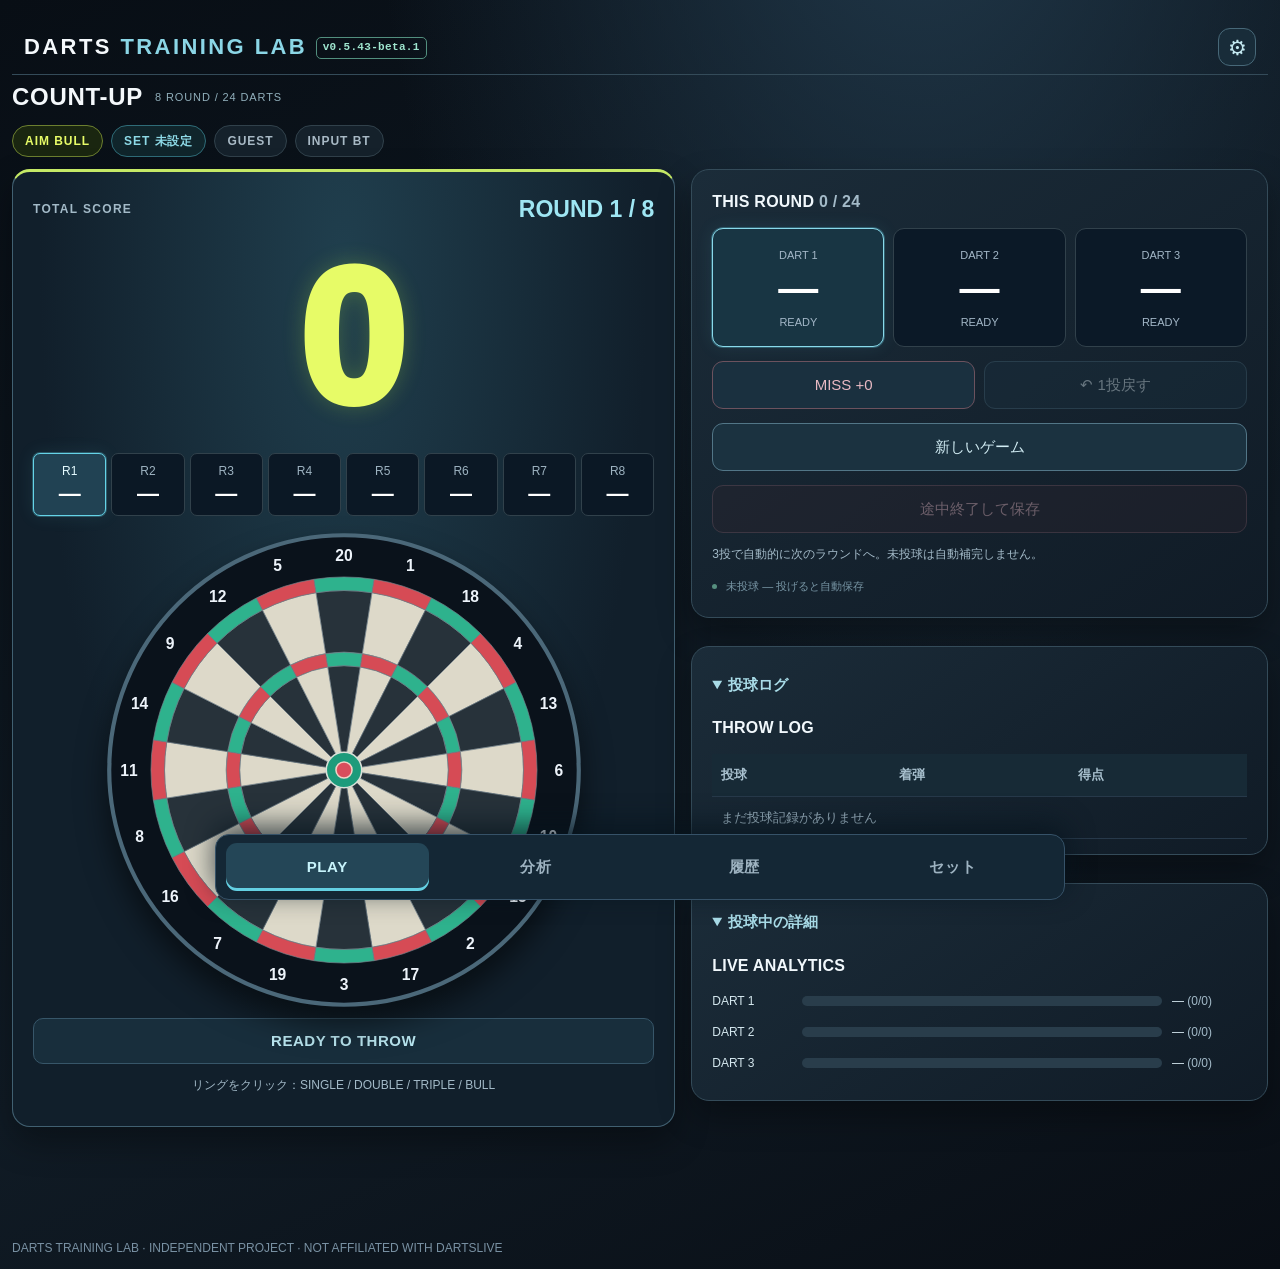
==== commit 3859e5a5: "入力方法を選べるように：BLUETOOTH（200S直結）／ PHONE（スマホ連携）v0.5.43 - PLAY のチップ（INPUT BT / PHONE）→ 入力方法を2択で切り替え。選んだ方法" ====
--- a/index.html
+++ b/index.html
@@ -1,11 +1,11 @@
 <!doctype html>
 <html lang="ja"><head><meta charset="utf-8"><meta name="viewport" content="width=device-width,initial-scale=1,viewport-fit=cover"><link rel="manifest" href="manifest.webmanifest"><link rel="apple-touch-icon" href="assets/apple-touch-icon.png"><meta name="theme-color" content="#0C131A"><meta name="apple-mobile-web-app-capable" content="yes"><meta name="mobile-web-app-capable" content="yes"><meta name="apple-mobile-web-app-title" content="DARTS LAB"><meta name="apple-mobile-web-app-status-bar-style" content="black">
 <title>DARTS TRAINING LAB — Practice Intelligence</title>
-<link rel="stylesheet" href="styles.css?v=0542"></head><body><div id="gameFx" class="game-fx" aria-hidden="true"><canvas id="pixelFx" width="160" height="90" aria-hidden="true"></canvas><div class="game-fx-title" id="gameFxTitle"></div><div class="game-fx-sub" id="gameFxSub"></div></div><div id="startupFx" class="startup-fx" aria-hidden="true"><div class="startup-fx-content"><div class="startup-fx-kicker">PRACTICE INTELLIGENCE SYSTEM</div><div class="startup-fx-logo">DARTS <span>TRAINING LAB</span></div><div class="startup-fx-bar"></div><div class="startup-fx-caption">READY TO THROW</div></div></div><div class="shell">
-<header class="top"><div><div class="eyebrow">PRACTICE INTELLIGENCE SYSTEM</div><div class="brand">DARTS <span>TRAINING LAB</span> <small id="appVersion" style="display:inline-block;vertical-align:middle;font:700 11px/1.4 monospace;letter-spacing:.03em;color:#9fe6cf;border:1px solid #528f7e;border-radius:5px;padding:2px 6px;white-space:nowrap">v0.5.42-beta.1</small></div><div class="tiny muted">投げるほど、自分の強みと弱点が見えてくる。</div></div><div class="header-tools"><button class="settings-icon" data-tab="settings" aria-label="設定を開く" title="設定">⚙</button></div></header>
+<link rel="stylesheet" href="styles.css?v=0543"></head><body><div id="gameFx" class="game-fx" aria-hidden="true"><canvas id="pixelFx" width="160" height="90" aria-hidden="true"></canvas><div class="game-fx-title" id="gameFxTitle"></div><div class="game-fx-sub" id="gameFxSub"></div></div><div id="startupFx" class="startup-fx" aria-hidden="true"><div class="startup-fx-content"><div class="startup-fx-kicker">PRACTICE INTELLIGENCE SYSTEM</div><div class="startup-fx-logo">DARTS <span>TRAINING LAB</span></div><div class="startup-fx-bar"></div><div class="startup-fx-caption">READY TO THROW</div></div></div><div class="shell">
+<header class="top"><div><div class="eyebrow">PRACTICE INTELLIGENCE SYSTEM</div><div class="brand">DARTS <span>TRAINING LAB</span> <small id="appVersion" style="display:inline-block;vertical-align:middle;font:700 11px/1.4 monospace;letter-spacing:.03em;color:#9fe6cf;border:1px solid #528f7e;border-radius:5px;padding:2px 6px;white-space:nowrap">v0.5.43-beta.1</small></div><div class="tiny muted">投げるほど、自分の強みと弱点が見えてくる。</div></div><div class="header-tools"><button class="settings-icon" data-tab="settings" aria-label="設定を開く" title="設定">⚙</button></div></header>
 
 
-<section class="page active" id="play"><div class="play-heading"><strong>COUNT-UP</strong><span>8 ROUND / 24 DARTS</span></div><div class="play-chips"><button type="button" class="aim-chip" id="aimChip" aria-label="狙いを設定で変更">AIM BULL</button><button type="button" class="aim-chip chip-set" id="setChip" aria-label="使うセットを切り替え">SET —</button><button type="button" class="aim-chip chip-auth" id="authChip" aria-label="ログイン状態">GUEST</button><button type="button" class="aim-chip chip-phone" id="phoneChip" aria-label="スマホ連携">PHONE</button></div><div class="grid playgrid"><article class="panel"><div class="playmeta"><span class="muted">TOTAL SCORE</span><strong id="roundlabel">ROUND 1 / 8</strong></div><div class="bigscore" id="score" aria-live="polite">0</div><div class="rounds" id="rounds"></div><div class="round-break hidden" id="roundBreak" role="dialog" aria-label="次のラウンドへ"><div class="cool-card"><div class="cool-kicker">NEXT ROUND</div><div class="cool-praise" id="roundBreakPraise">NICE ONE!</div><canvas id="coolPixel" class="cool-pixel" width="128" height="60" aria-hidden="true"></canvas><div class="cool-ring"><span id="roundBreakCountdown">8</span><svg viewBox="0 0 120 120" aria-hidden="true"><circle class="cool-track" cx="60" cy="60" r="51"/><circle class="cool-progress" cx="60" cy="60" r="51"/></svg></div><div class="cool-round" id="roundBreakLabel">ROUND CLEAR</div><strong class="cool-score" id="roundBreakScore">+0</strong><button id="skipRoundBreak" type="button">SKIP <span aria-hidden="true">›</span></button></div></div><div class="board" id="board"></div><div class="toast" id="toast" role="status">READY TO THROW</div><p class="tiny muted" style="text-align:center">リングをクリック：SINGLE / DOUBLE / TRIPLE / BULL</p></article><div class="grid play-sidebar"><article class="panel"><h3>THIS ROUND <span class="muted" id="progress">0 / 24</span></h3><div class="throws" id="throws"></div><div class="actions"><button id="miss">MISS +0</button><button id="undo">↶ 1投戻す</button></div><div class="actions"><button id="newgame">新しいゲーム</button></div><div class="actions"><button id="endgame" class="warn">途中終了して保存</button></div><p class="tiny muted">3投で自動的に次のラウンドへ。未投球は自動補完しません。</p><div class="save-indicator" id="saveIndicator" role="status" aria-live="polite"><span class="save-dot"></span><span id="saveText">保存状態を確認中</span></div></article><details class="panel play-extra" open><summary>投球ログ</summary><h3>THROW LOG</h3><div class="minirows"><table><thead><tr><th>投球</th><th>着弾</th><th>得点</th></tr></thead><tbody id="throwlog"></tbody></table></div></details><details class="panel play-extra" open><summary>投球中の詳細</summary><h3>LIVE ANALYTICS</h3><div id="livebull"></div></details></div></div><article class="panel hidden resultpanel" id="resultpanel"><div class="eyebrow">GAME COMPLETE / REVIEW</div><h3>ゲーム終了！</h3><p class="tiny muted">24投完了。スコアを確認して記録を確定してください。</p><div class="resultscore" id="resultscore">0</div><div id="resultCompare"></div><div class="flex"><span class="pill">BULL <strong id="resultbull">0 / 24</strong></span><span class="tiny muted">修正する場合は「1投戻す」</span></div><div class="actions"><button class="primary" id="saveResult">このスコアを保存して結果を見る →</button></div></article><div class="sheet hidden" id="accountSheet" role="dialog" aria-label="プレイヤー"><div class="sheet-box"><h3>PLAYER</h3><article class="panel" id="profilePanel" style="margin-top:16px"><h3>ユーザー名</h3><div class="grid cols2" style="margin-top:10px"><label>ニックネーム<input id="myNick" maxlength="32" placeholder="ゲストでもOK"></label></div><p class="tiny muted">練習記録に表示するニックネームです。</p></article><article class="panel" id="cloudPanel" style="margin-top:16px"><h3>CLOUD SYNC <span class="tiny muted">GOOGLE</span></h3><div class="tiny muted" id="cloudStatus">OFF</div><div class="actions"><button type="button" id="cloudLogin">Googleでログイン</button><button type="button" id="cloudSync" class="hidden">SYNC NOW</button><button type="button" id="cloudLogout" class="hidden">ログアウト</button></div><p class="tiny muted">ログインすると、履歴とMY DARTSがクラウドに保存され、他の端末と同期されます。ログインしなくても使えます。</p></article><button type="button" class="sheet-item sheet-close" data-close-sheet>閉じる</button></div></div><div class="sheet hidden" id="phoneSheet" role="dialog" aria-label="スマホ連携"><div class="sheet-box"><article class="panel" id="phonePanel"><h3>PHONE LINK <span class="tiny muted">スマホ連携</span></h3><div class="phone-code" id="phoneCode">----</div><div class="tiny muted" id="phoneStatus" role="status" aria-live="polite">OFF</div><div class="actions"><button type="button" class="primary" id="phoneStart">連携コードを発行</button><button type="button" id="phoneStop" class="hidden">連携を止める</button></div><label class="tiny phone-toggle"><input type="checkbox" id="phoneToPlay" checked> 届いた投擲をPLAYに反映（COUNT-UP）</label><div class="phone-last" id="phoneLast" aria-live="polite">—</div><pre class="log" id="phoneLog">まだ届いていません</pre><p class="tiny muted">スマホの「投擲ウォッチャー」にこのコードを入力。公式アプリで投げた場所がここに届きます。COUNT-UP以外を投げるときは反映をOFFに。</p></article><button type="button" class="sheet-item sheet-close" data-close-sheet>閉じる</button></div></div><div class="sheet hidden" id="aimSheet" role="dialog" aria-label="狙い"><div class="sheet-box"><article class="panel aim-settings"><h3>狙い / AIM TARGET</h3><div class="flex"><select id="aimSelect" aria-label="狙い"></select></div><p class="tiny muted">変更した後の投球から、この狙いで記録されます。それまでの記録はブル狙いとして扱います。分析は、狙いごとに分けて見られます。</p></article><button type="button" class="sheet-item sheet-close" data-close-sheet>閉じる</button></div></div></section>
+<section class="page active" id="play"><div class="play-heading"><strong>COUNT-UP</strong><span>8 ROUND / 24 DARTS</span></div><div class="play-chips"><button type="button" class="aim-chip" id="aimChip" aria-label="狙いを設定で変更">AIM BULL</button><button type="button" class="aim-chip chip-set" id="setChip" aria-label="使うセットを切り替え">SET —</button><button type="button" class="aim-chip chip-auth" id="authChip" aria-label="ログイン状態">GUEST</button><button type="button" class="aim-chip chip-phone" id="phoneChip" aria-label="入力方法">INPUT BT</button></div><div class="grid playgrid"><article class="panel"><div class="playmeta"><span class="muted">TOTAL SCORE</span><strong id="roundlabel">ROUND 1 / 8</strong></div><div class="bigscore" id="score" aria-live="polite">0</div><div class="rounds" id="rounds"></div><div class="round-break hidden" id="roundBreak" role="dialog" aria-label="次のラウンドへ"><div class="cool-card"><div class="cool-kicker">NEXT ROUND</div><div class="cool-praise" id="roundBreakPraise">NICE ONE!</div><canvas id="coolPixel" class="cool-pixel" width="128" height="60" aria-hidden="true"></canvas><div class="cool-ring"><span id="roundBreakCountdown">8</span><svg viewBox="0 0 120 120" aria-hidden="true"><circle class="cool-track" cx="60" cy="60" r="51"/><circle class="cool-progress" cx="60" cy="60" r="51"/></svg></div><div class="cool-round" id="roundBreakLabel">ROUND CLEAR</div><strong class="cool-score" id="roundBreakScore">+0</strong><button id="skipRoundBreak" type="button">SKIP <span aria-hidden="true">›</span></button></div></div><div class="board" id="board"></div><div class="toast" id="toast" role="status">READY TO THROW</div><p class="tiny muted" style="text-align:center">リングをクリック：SINGLE / DOUBLE / TRIPLE / BULL</p></article><div class="grid play-sidebar"><article class="panel"><h3>THIS ROUND <span class="muted" id="progress">0 / 24</span></h3><div class="throws" id="throws"></div><div class="actions"><button id="miss">MISS +0</button><button id="undo">↶ 1投戻す</button></div><div class="actions"><button id="newgame">新しいゲーム</button></div><div class="actions"><button id="endgame" class="warn">途中終了して保存</button></div><p class="tiny muted">3投で自動的に次のラウンドへ。未投球は自動補完しません。</p><div class="save-indicator" id="saveIndicator" role="status" aria-live="polite"><span class="save-dot"></span><span id="saveText">保存状態を確認中</span></div></article><details class="panel play-extra" open><summary>投球ログ</summary><h3>THROW LOG</h3><div class="minirows"><table><thead><tr><th>投球</th><th>着弾</th><th>得点</th></tr></thead><tbody id="throwlog"></tbody></table></div></details><details class="panel play-extra" open><summary>投球中の詳細</summary><h3>LIVE ANALYTICS</h3><div id="livebull"></div></details></div></div><article class="panel hidden resultpanel" id="resultpanel"><div class="eyebrow">GAME COMPLETE / REVIEW</div><h3>ゲーム終了！</h3><p class="tiny muted">24投完了。スコアを確認して記録を確定してください。</p><div class="resultscore" id="resultscore">0</div><div id="resultCompare"></div><div class="flex"><span class="pill">BULL <strong id="resultbull">0 / 24</strong></span><span class="tiny muted">修正する場合は「1投戻す」</span></div><div class="actions"><button class="primary" id="saveResult">このスコアを保存して結果を見る →</button></div></article><div class="sheet hidden" id="accountSheet" role="dialog" aria-label="プレイヤー"><div class="sheet-box"><h3>PLAYER</h3><article class="panel" id="profilePanel" style="margin-top:16px"><h3>ユーザー名</h3><div class="grid cols2" style="margin-top:10px"><label>ニックネーム<input id="myNick" maxlength="32" placeholder="ゲストでもOK"></label></div><p class="tiny muted">練習記録に表示するニックネームです。</p></article><article class="panel" id="cloudPanel" style="margin-top:16px"><h3>CLOUD SYNC <span class="tiny muted">GOOGLE</span></h3><div class="tiny muted" id="cloudStatus">OFF</div><div class="actions"><button type="button" id="cloudLogin">Googleでログイン</button><button type="button" id="cloudSync" class="hidden">SYNC NOW</button><button type="button" id="cloudLogout" class="hidden">ログアウト</button></div><p class="tiny muted">ログインすると、履歴とMY DARTSがクラウドに保存され、他の端末と同期されます。ログインしなくても使えます。</p></article><button type="button" class="sheet-item sheet-close" data-close-sheet>閉じる</button></div></div><div class="sheet hidden" id="phoneSheet" role="dialog" aria-label="スマホ連携"><div class="sheet-box"><article class="panel" id="phonePanel"><h3>INPUT <span class="tiny muted">入力方法</span></h3><div class="input-mode" role="group" aria-label="入力方法"><button type="button" id="inputBt" aria-pressed="true">BLUETOOTH</button><button type="button" id="inputPhone" aria-pressed="false">PHONE</button></div><p class="tiny muted" id="btBody">200SをこのPCにBluetoothでつないで投げます。</p><div id="phoneBody" class="hidden"><div class="phone-code" id="phoneCode">----</div><div class="tiny muted" id="phoneStatus" role="status" aria-live="polite">OFF</div><div class="actions"><button type="button" class="primary" id="phoneStart">連携コードを発行</button><button type="button" id="phoneStop" class="hidden">連携を止める</button></div><label class="tiny phone-toggle"><input type="checkbox" id="phoneToPlay" checked> 届いた投擲をPLAYに反映（COUNT-UP）</label><div class="phone-last" id="phoneLast" aria-live="polite">—</div><pre class="log" id="phoneLog">まだ届いていません</pre><p class="tiny muted">スマホの「投擲ウォッチャー」にこのコードを入力。公式アプリで投げた場所がここに届きます。COUNT-UP以外を投げるときは反映をOFFに。連携中はこのPCの200S入力をOFFにします。</p></div></article><button type="button" class="sheet-item sheet-close" data-close-sheet>閉じる</button></div></div><div class="sheet hidden" id="aimSheet" role="dialog" aria-label="狙い"><div class="sheet-box"><article class="panel aim-settings"><h3>狙い / AIM TARGET</h3><div class="flex"><select id="aimSelect" aria-label="狙い"></select></div><p class="tiny muted">変更した後の投球から、この狙いで記録されます。それまでの記録はブル狙いとして扱います。分析は、狙いごとに分けて見られます。</p></article><button type="button" class="sheet-item sheet-close" data-close-sheet>閉じる</button></div></div></section>
 <section class="page" id="history"><div class="eyebrow">PRACTICE ARCHIVE</div><h1 class="section-title">スコア・結果</h1><p class="lead">まず最新のスコアを確認。過去の詳細もここから。</p><div class="grid cols2 result-actions"><button class="primary" id="againFromHistory">もう1ゲーム投げる →</button><button id="analyseFromHistory">分析を見る →</button></div><article class="panel latest-result"><div class="eyebrow">LATEST GAME</div><div id="savedNotice" class="saved-notice hidden" role="status">✓ 完走記録を保存しました</div><div id="latestResult" aria-live="polite">まだ記録がありません</div></article><details class="result-archive"><summary>過去のスコア一覧を開く</summary><article class="panel"><div class="minirows" style="max-height:420px"><table><thead><tr><th>日時</th><th>状態</th><th>得点</th><th>ブル</th><th>投数</th><th>詳細</th></tr></thead><tbody id="sessions"></tbody></table></div></article></details><article class="panel" style="margin-top:16px"><h3>投球詳細</h3><div id="sessiondetail" class="muted">履歴の「詳細」を押してください。</div></article></section>
 <section class="page" id="analysis"><div class="eyebrow">DARTS INTELLIGENCE</div><h1 class="section-title">PERFORMANCE</h1>
 <div class="analysis-periods" id="analysisPeriods" role="group" aria-label="分析するラウンド数"><button data-aim-period="1">1R</button><button data-aim-period="10" class="selected">10R</button><button data-aim-period="20">20R</button><button data-aim-period="all">ALL</button></div>
@@ -34,4 +34,4 @@
 <article class="panel report-panel" id="reportPanel"><h3>COACH REPORT <span class="tiny muted">SELECTED PERIOD</span></h3><div class="report-note">AUTO · 数値をもとにルールで文章化します（AIモデルではありません）</div><div class="actions"><button class="primary" id="reportBtn" type="button">GENERATE REPORT</button><button id="reportCopy" class="hidden" type="button">COPY</button></div><div class="report-body hidden" id="reportBody" aria-live="polite"></div><div class="tiny muted" id="reportStatus" role="status"></div></article></section>
 <section class="page" id="setups"><div class="eyebrow">MY DARTS / BUILD YOUR SETUP</div><h1 class="section-title">マイセット</h1><p class="lead">バレル・フライト・シャフト・チップを組み合わせて、最大10セットまで保存できます。練習記録の保存先はこれまでと同じです。</p><article class="panel" id="myDartsPanel" style="margin-top:16px"><h3>MY DARTS <span class="tiny muted">最大10セット・登録なしでもOK</span></h3><div class="my-slots" id="mySlots" aria-label="登録セット10枠"></div><div class="my-edit-title" id="myEditTitle">新しいセットを登録</div><div class="grid cols2"><label>セット名<input id="mySetupName" maxlength="40" placeholder="例：お気に入りのLAZY"></label><label>バレルメーカー<select id="myBarrelBrand"></select></label></div><div style="margin-top:10px"><div style="border:1px solid #31414B;border-radius:10px;padding:12px"><b>モデルを探す・タップして登録</b><p class="tiny muted">選ぶと、セット名・重量・色が自動で入ります。</p><input id="myModelSearch" placeholder="モデル名・発売年で検索" style="width:100%;margin:6px 0"><div id="myModelResults" style="display:grid;grid-template-columns:repeat(auto-fit,minmax(180px,1fr));gap:7px;max-height:260px;overflow:auto"></div><div id="myModelInfo" class="tiny muted" style="margin-top:8px"></div></div></div><div class="grid cols2" style="margin-top:10px"><label>バレルモデル<input id="myBarrelModel" list="myBarrelCandidates" placeholder="モデル名・自由入力"><datalist id="myBarrelCandidates"></datalist></label><label>バレル形状<select id="myBarrelShape"><option>ストレート</option><option>トルピード</option><option>砲弾型</option><option>その他・不明</option></select></label><label>バレル重量(g)<input id="myBarrelWeight" type="number" min="0" max="60" step="0.1" placeholder="例：18"></label><label>バレル色<select id="myBarrelColor"></select></label></div><details class="my-more" open><summary>フライト・シャフト・チップ・メモ</summary><div class="grid cols2" style="margin-top:8px"><label>フライトメーカー<select id="myFlightBrand"><option>未指定</option><option>L-style</option><option>Fit Flight（COSMO DARTS）</option><option>TARGET</option><option>TRiNiDAD</option><option>Harrows</option><option>その他</option></select></label><label>フライト商品名<input id="myFlightModel" placeholder="例：L-Flight PRO" list="flightProductHints"><datalist id="flightProductHints"><option value="L-Flight PRO"><option value="Fit Flight"><option value="K-Flex"><option value="Condor AXE"></datalist></label><label>フライト形状<select id="myFlightShape"><option>スタンダード</option><option>シェイプ</option><option>スリム</option><option>ティアドロップ</option><option>その他・不明</option></select></label><label>フライト色<select id="myFlightColor"></select></label><label>シャフト長<select id="myShaft"><option>ショート</option><option>インビト</option><option>ミディアム</option><option>ロング</option><option>一体型・不明</option></select></label><label>チップメーカー<select id="myTipBrand"><option>未指定</option><option>L-style</option><option>COSMO DARTS</option><option>TARGET</option><option>TRiNiDAD</option><option>Premium Lippoint</option><option>その他</option></select></label><label>チップ商品名<input id="myTipModel" placeholder="例：Premium Lippoint" list="tipProductHints"><datalist id="tipProductHints"><option value="Premium Lippoint"><option value="Lippoint"><option value="Fit Point"></datalist></label><label>チップ規格<select id="myTip"><option>2BA ソフト</option><option>No.5 ソフト</option><option>その他・不明</option></select></label><label>チップ色<select id="myTipColor"></select></label><label>チップ長<select id="myTipLength"><option>標準</option><option>ショート</option><option>ロング</option><option>不明</option></select></label></div><label style="display:block;margin-top:10px">詳細メモ<textarea id="myMemo" rows="2" placeholder="飛び方、グリップ、限定カラー、発売年など"></textarea></label></details><div class="flex" style="margin-top:12px;gap:8px;flex-wrap:wrap"><button class="primary" id="mySave" type="button">このセットを保存</button><button id="myDuplicate" type="button">複製</button><button id="myDelete" type="button">削除</button><button id="myClear" type="button">新規</button></div><details class="my-adv"><summary>セットの選択（詳細）</summary><div class="grid cols2" style="margin-top:8px"><label>使うセッティング<select id="myCurrent"><option value="">未設定（お試し）</option></select></label><label>登録済みセット<select id="mySlot"><option value="">新しいセットを作る</option></select></label></div></details></article></section><section class="page" id="settings"><button class="back-to-play" id="backFromSettings">← PLAYに戻る</button><div class="eyebrow">SYSTEM CONFIGURATION</div><h1 class="section-title">設定とバックアップ</h1><p class="lead">効果音・待ち時間・バックアップ</p><article class="panel sound-settings"><h3>効果音</h3><div class="sound-controls"><button type="button" id="soundToggle" aria-pressed="true">効果音 ON</button><button type="button" id="soundTest">音を試す ♪</button><button type="button" id="musicToggle" aria-pressed="false">BGM OFF</button><span id="soundStatus" class="tiny muted" role="status" aria-live="polite"></span></div><div class="sound-samples"><button type="button" data-sound-test="hit">シングル</button><button type="button" data-sound-test="double">ダブル</button><button type="button" data-sound-test="triple">トリプル</button><button type="button" data-sound-test="bull">アウターブル</button><button type="button" data-sound-test="inner">インナーブル</button><button type="button" data-sound-test="hat">HAT TRICK</button><button type="button" data-sound-test="cooldown">ネクストステージ</button></div><p class="tiny muted">RETRO DARTS SOUND — 命中音はオリジナル効果音、ラウンド切り替え音は「決定ボタンを押す33」です。</p><div class="volume-controls"><label>命中音 <input type="range" min="0" max="100" data-sound-volume="hit"><output id="hitVolumeValue">75%</output></label><label>演出音 <input type="range" min="0" max="100" data-sound-volume="fx"><output id="fxVolumeValue">80%</output></label><label>BGM <input type="range" min="0" max="100" data-sound-volume="bgm"><output id="bgmVolumeValue">25%</output></label></div><p class="tiny muted">命中音・ブル・ファンファーレを合成したオリジナルサウンドです。音声はブラウザ操作後に有効になります。</p></article><article class="panel"><h3>ラウンド間の待ち時間</h3><p class="tiny muted">3投後の待ち時間。次へボタンでスキップできます。</p><div class="round-delay-options"><button data-delay="5">5秒</button><button data-delay="8">8秒</button><button data-delay="10">10秒</button><button data-delay="15">15秒</button></div></article><div class="grid cols2"><article class="panel"><h3>データ管理</h3><p class="tiny muted">ブラウザのデータ削除・別PCへの移動に備えて、定期的にJSONを保存してください。</p><div class="actions"><button class="primary" id="exportjson">JSONバックアップ</button><button id="exportcsv">CSV出力</button></div><div class="flex" style="margin-top:14px"><label for="importjson">JSON復元：</label><input type="file" id="importjson" accept=".json,application/json"></div><p class="tiny muted">復元時は現在の履歴に統合し、同じIDは重複登録しません。</p><button id="clearall" class="warn">全履歴を削除</button></article><details class="panel s200-group" id="s200Group"><summary>200S ボード設定</summary><article class="panel"><h3>200S ボード接続</h3><label class="tiny"><input type="checkbox" id="board200sToggle" checked> 200S 自動入力を有効にする</label><p class="tiny muted">82エリアとSTART・CHANGEは設定済み。Bluetooth接続後、そのままPLAY画面で投げられます。</p><p class="tiny muted" id="board200sStatus" role="status">200S 入力待機中</p></article><div hidden aria-hidden="true" style="display:none"><article class="dev-only panel raw-capture"><h3>200S START・CHANGE 信号記録</h3><p class="tiny muted">82か所の記録は完了済み。ここでは本体ボタン2個だけ調べます。まず「STARTを記録」をクリックし、200S本体のSTARTを1回押してください。続いてCHANGEも同様に。得点データは変更しません。</p><div class="actions"><button type="button" class="primary" id="specialStart">① STARTを記録</button><button type="button" id="specialChange">② CHANGEを記録</button><button type="button" id="specialExport">③ JSON保存</button></div><p class="tiny muted" id="specialStatus" role="status">STARTから記録してください</p><pre class="log" id="specialLog">未記録</pre></article><article class="dev-only panel raw-capture"><h3>200S 信号まとめ取り <span class="pill">NEW</span></h3><p class="tiny muted">登録はせず、ボードから届く生のキー信号をまとめて記録します。200Sのスタートボタンは押さず、画面の順番どおりに各エリアを1回ずつ押してください。Shiftなどの信号も記録します。</p><div id="rawProgress" class="calibration-progress">未開始</div><div id="rawTarget" class="calibration-target">記録開始を押してください</div><div id="rawStatus" class="tiny muted" role="status">記録したデータはブラウザに保存されます</div><div class="actions"><button type="button" id="rawStart" class="primary">記録開始 / 再開</button><button type="button" id="rawUndo">直前をやり直す</button><button type="button" id="rawSkip">次へスキップ</button><button type="button" id="rawPause">一時停止</button><button type="button" id="rawExport">記録をJSON保存</button></div><details><summary>受信した信号を確認</summary><pre id="rawLog" class="log">記録なし</pre></details><p class="tiny muted">1回押すと、その直後のキー信号をひとまとめにします。信号が複数届いても記録し、約0.8秒静かになったら次へ進みます。押し間違えた場合は「直前をやり直す」。</p></article><article class="panel calibration-panel"><h3>200S 自動登録 <span class="pill">BETA</span></h3><p class="tiny muted">PCで200Sを接続し、画面の「最初に1回だけ押す」をクリックしてください。200S本体のスタートボタンは押さないでください。表示された位置を1回ずつ押すと、受信したキーコードを自動登録します。途中で閉じても続きから再開できます。</p><div class="calibration-progress" id="calibrationProgress">登録済み 0 / 82</div><div class="calibration-target" id="calibrationTarget">開始すると押す場所が表示されます</div><div class="calibration-status tiny muted" id="calibrationStatus" role="status" aria-live="polite">待機中</div><div class="actions"><button type="button" class="primary" id="calibrationStart">最初に1回だけ押す</button><button type="button" id="calibrationBack">直前を修正</button><button type="button" id="calibrationEdit">場所を選んで修正</button><button type="button" id="calibrationSkip">スキップ</button><button type="button" id="calibrationStop">一時停止</button><button type="button" id="calibrationExport">対応表を保存（JSON）</button></div><p class="tiny muted">完了後もブラウザ内に保存され、JSONバックアップを作成できます。キーが重複しても登録は止まりません。表示された場所をもう一度押すか、スキップしてください。通常のキーボード入力も受け付けるため、登録中はボード以外のキーを押さないでください。</p></article><article class="dev-only panel"><h3>200S入力テスト <span class="pill">EXPERIMENTAL</span></h3><p class="tiny muted">Bluetoothで200SをWindowsに接続後、この画面を開いてキーを押すと、ブラウザが受け取った入力を確認できます。実機のキー割当は未検証です。受信できない場合はWindows側の補助アプリが必要になる可能性があります。</p><div class="flex"><label>最後のキー <strong id="lastkey">未受信</strong></label></div><div class="flex" style="margin-top:10px"><select id="targetselect" aria-label="割当先"></select><button id="assignkey">このキーを割当</button><button id="clearbindings">割当を削除</button></div><p class="tiny muted">登録したキーはPLAY画面で着弾入力として利用。通常のキーボード操作と衝突する可能性があります。</p><details><summary>受信ログ・割当一覧</summary><pre class="log" id="keylog">未受信</pre><pre class="log" id="bindinglog">割当なし</pre></details></article></div></details></div><article class="panel" id="recoveryPanel" style="margin-top:16px"><h3>データ保護・復旧</h3><p class="tiny muted">保存データに異常があった場合は、先に復旧ファイルを保存してください。</p><p id="recoveryStatus" class="tiny" role="status">確認中…</p><div class="grid cols2"><button type="button" id="recoveryExport">復旧用ファイルを保存</button><label>復旧元<select id="recoveryChoice"></select></label></div><button type="button" id="recoveryRestore" style="margin-top:8px">選択した正常データから復旧</button><p class="tiny muted">復旧時は現在の保存内容を別領域へ退避します。復旧前にファイルを保存することを推奨します。</p></article></section>
 <div class="sheet hidden" id="setSheet" role="dialog" aria-label="使うセットを選ぶ"><div class="sheet-box"><h3>使うセット</h3><div id="setSheetList"></div><button type="button" class="sheet-item sheet-edit" id="setSheetEdit">MY DARTSを編集する</button><button type="button" class="sheet-item sheet-close" id="setSheetClose">閉じる</button></div></div><nav class="tabs" aria-label="画面切り替え"><button data-tab="play" class="active">PLAY</button><button data-tab="analysis">分析</button><button data-tab="history">履歴</button><button data-tab="setups">セット</button></nav><footer class="footer">DARTS TRAINING LAB · INDEPENDENT PROJECT · NOT AFFILIATED WITH DARTSLIVE</footer></div>
-<script src="app.js?v=0542-phone-link" defer></script></body></html>
+<script src="app.js?v=0543-input-mode" defer></script></body></html>
--- a/styles.css
+++ b/styles.css
@@ -471,3 +471,7 @@
 .page details.s200-group[open]>summary{margin-bottom:12px}
 .tabs{grid-template-columns:repeat(4,minmax(0,1fr))!important}
 @media(max-width:560px){.tabs button{padding:9px 4px!important;font-size:12px!important}}
+
+.input-mode{display:grid;grid-template-columns:1fr 1fr;gap:8px;margin:12px 0 8px}
+.page .input-mode button:not(.primary):not(.warn){margin:0;color:#a8b9c5;border-color:#31414B;background:#15212B}
+.page .input-mode button.selected:not(.primary):not(.warn){color:#ffd166;border-color:#c9a03a;background:#2a2110;box-shadow:0 0 0 1px #c9a03a inset}
